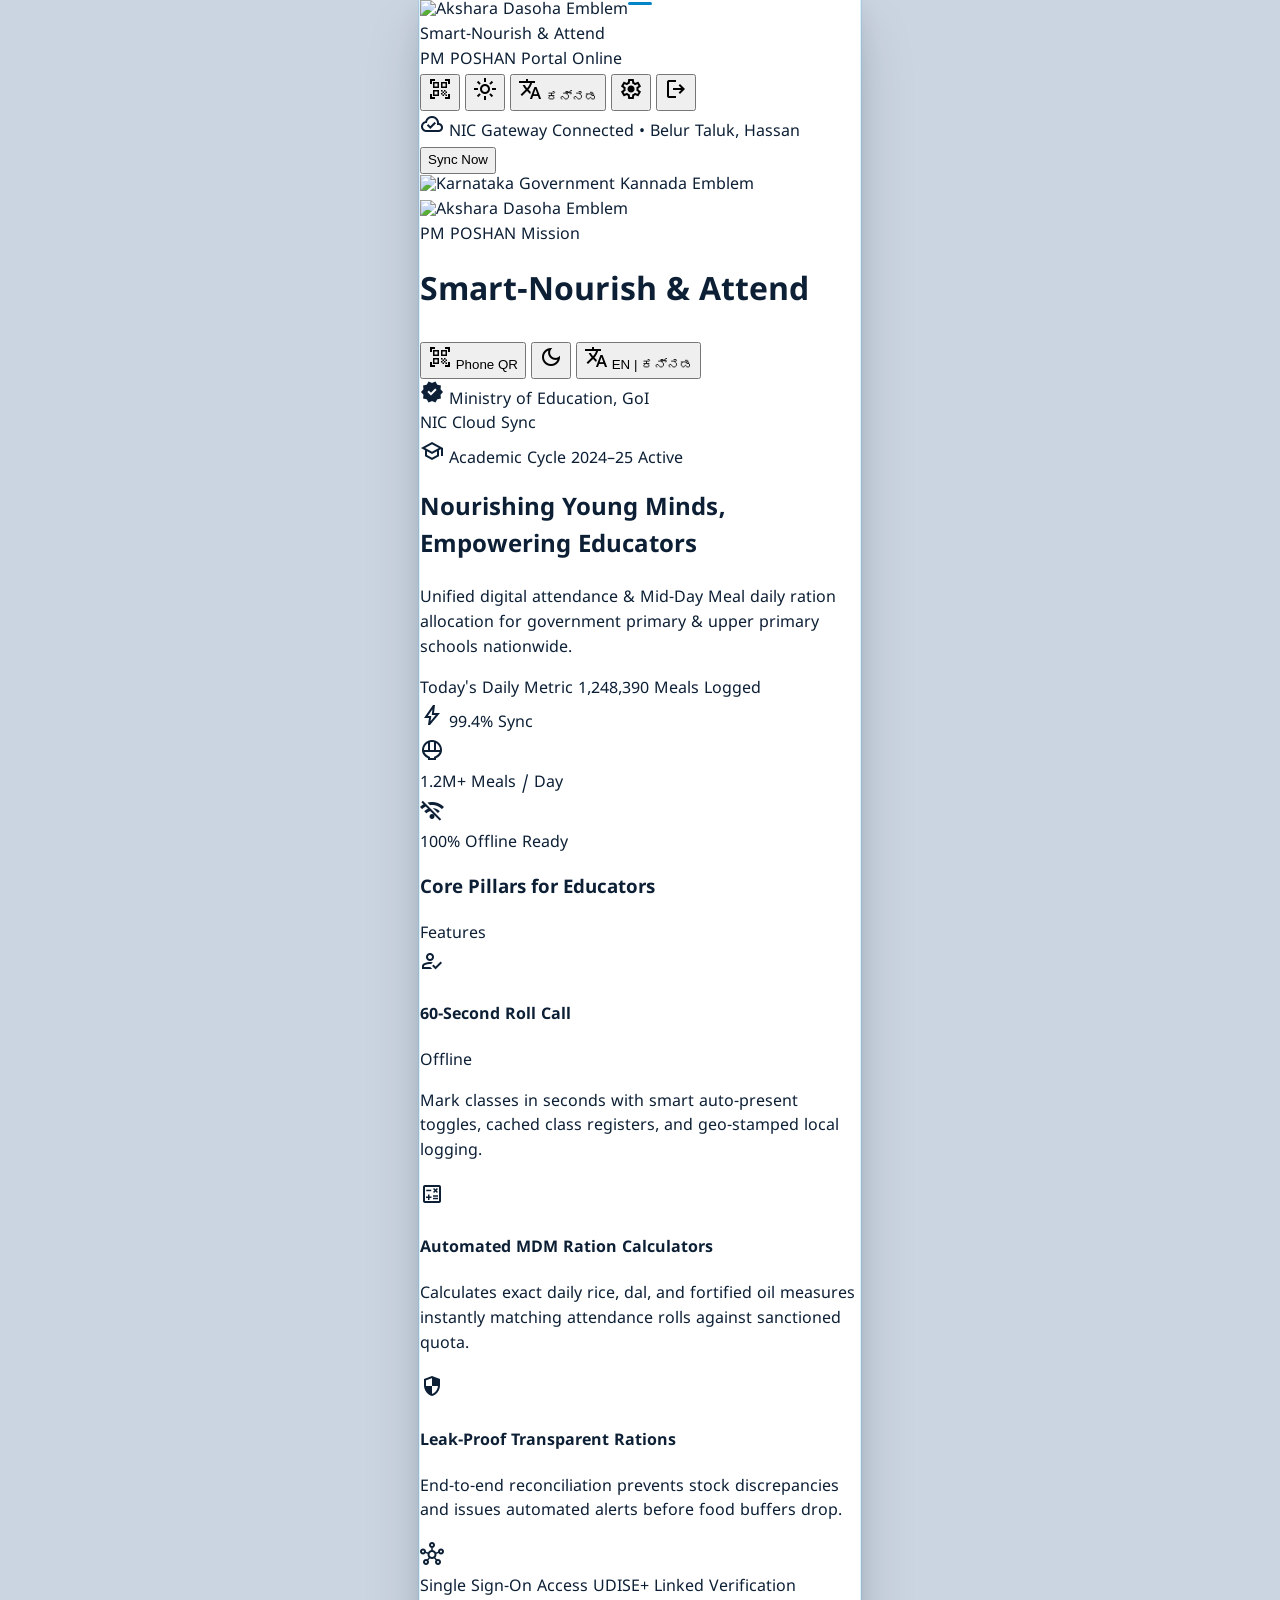
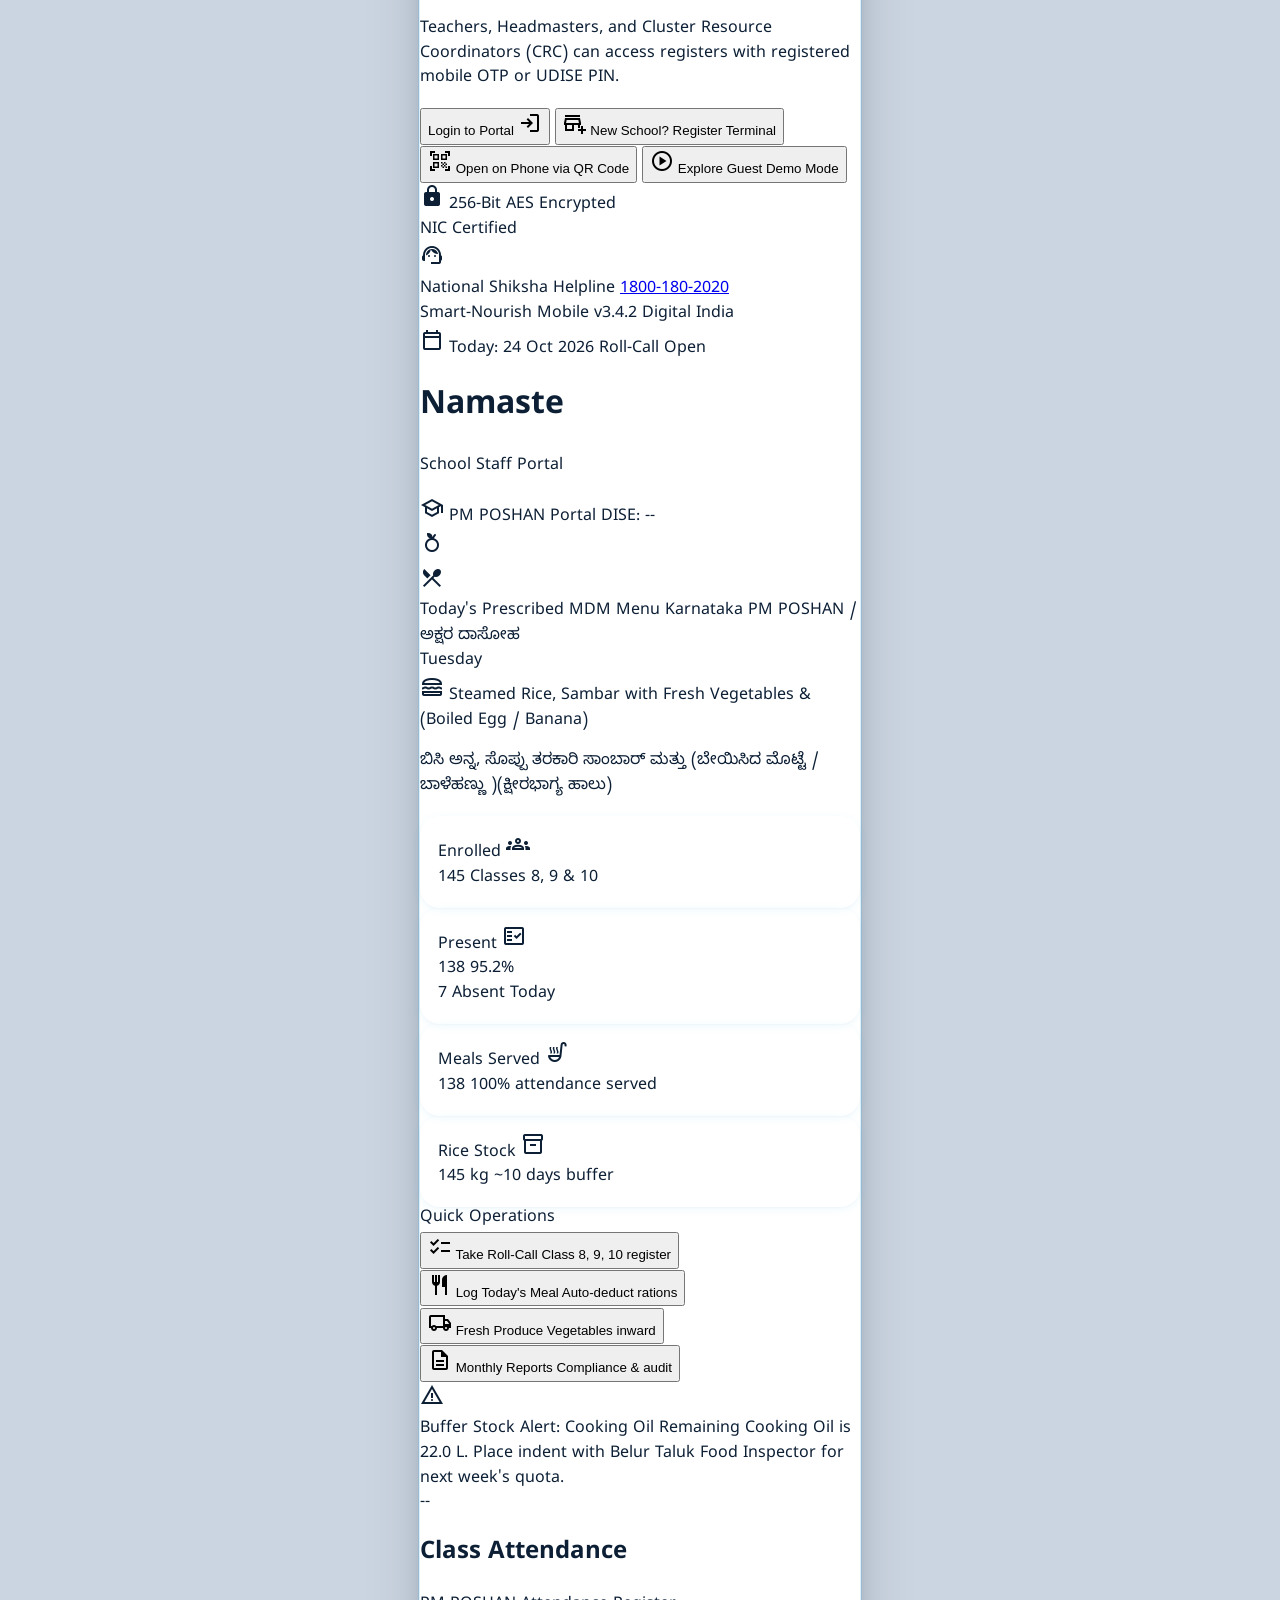
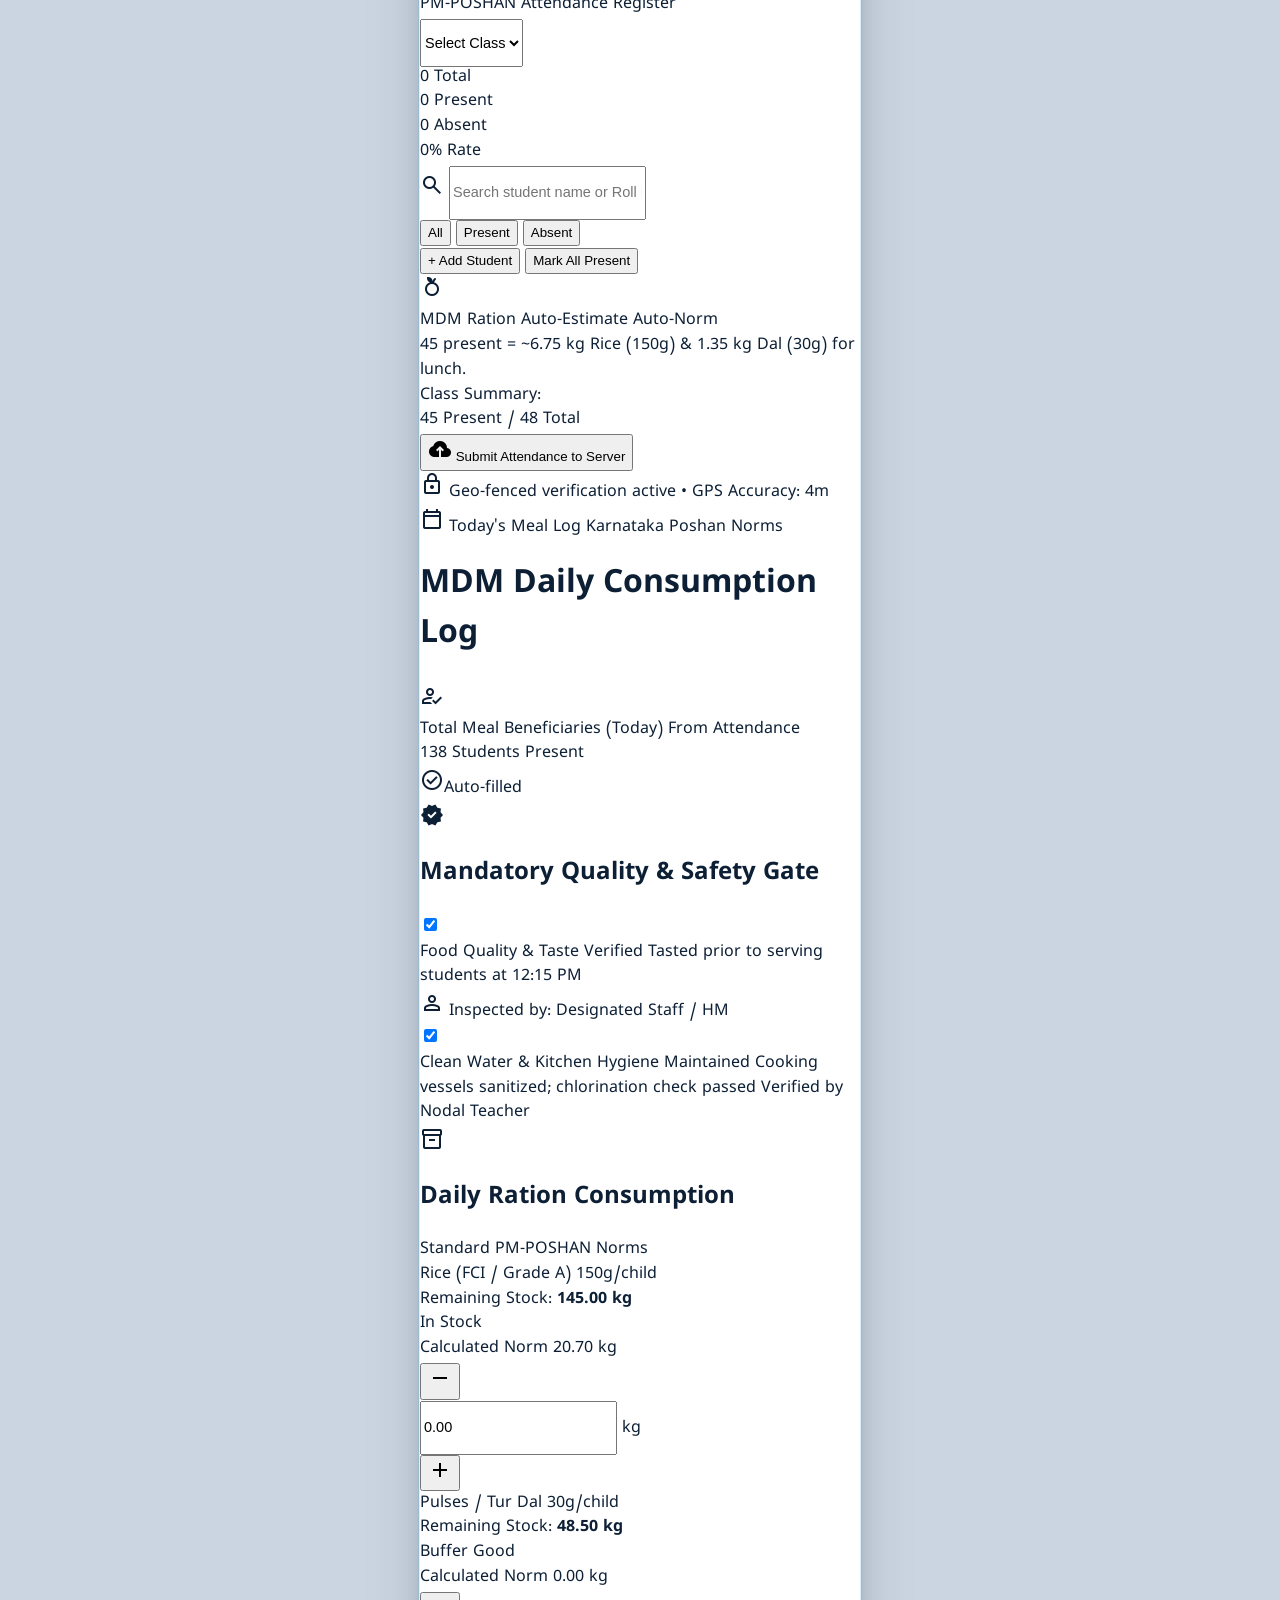
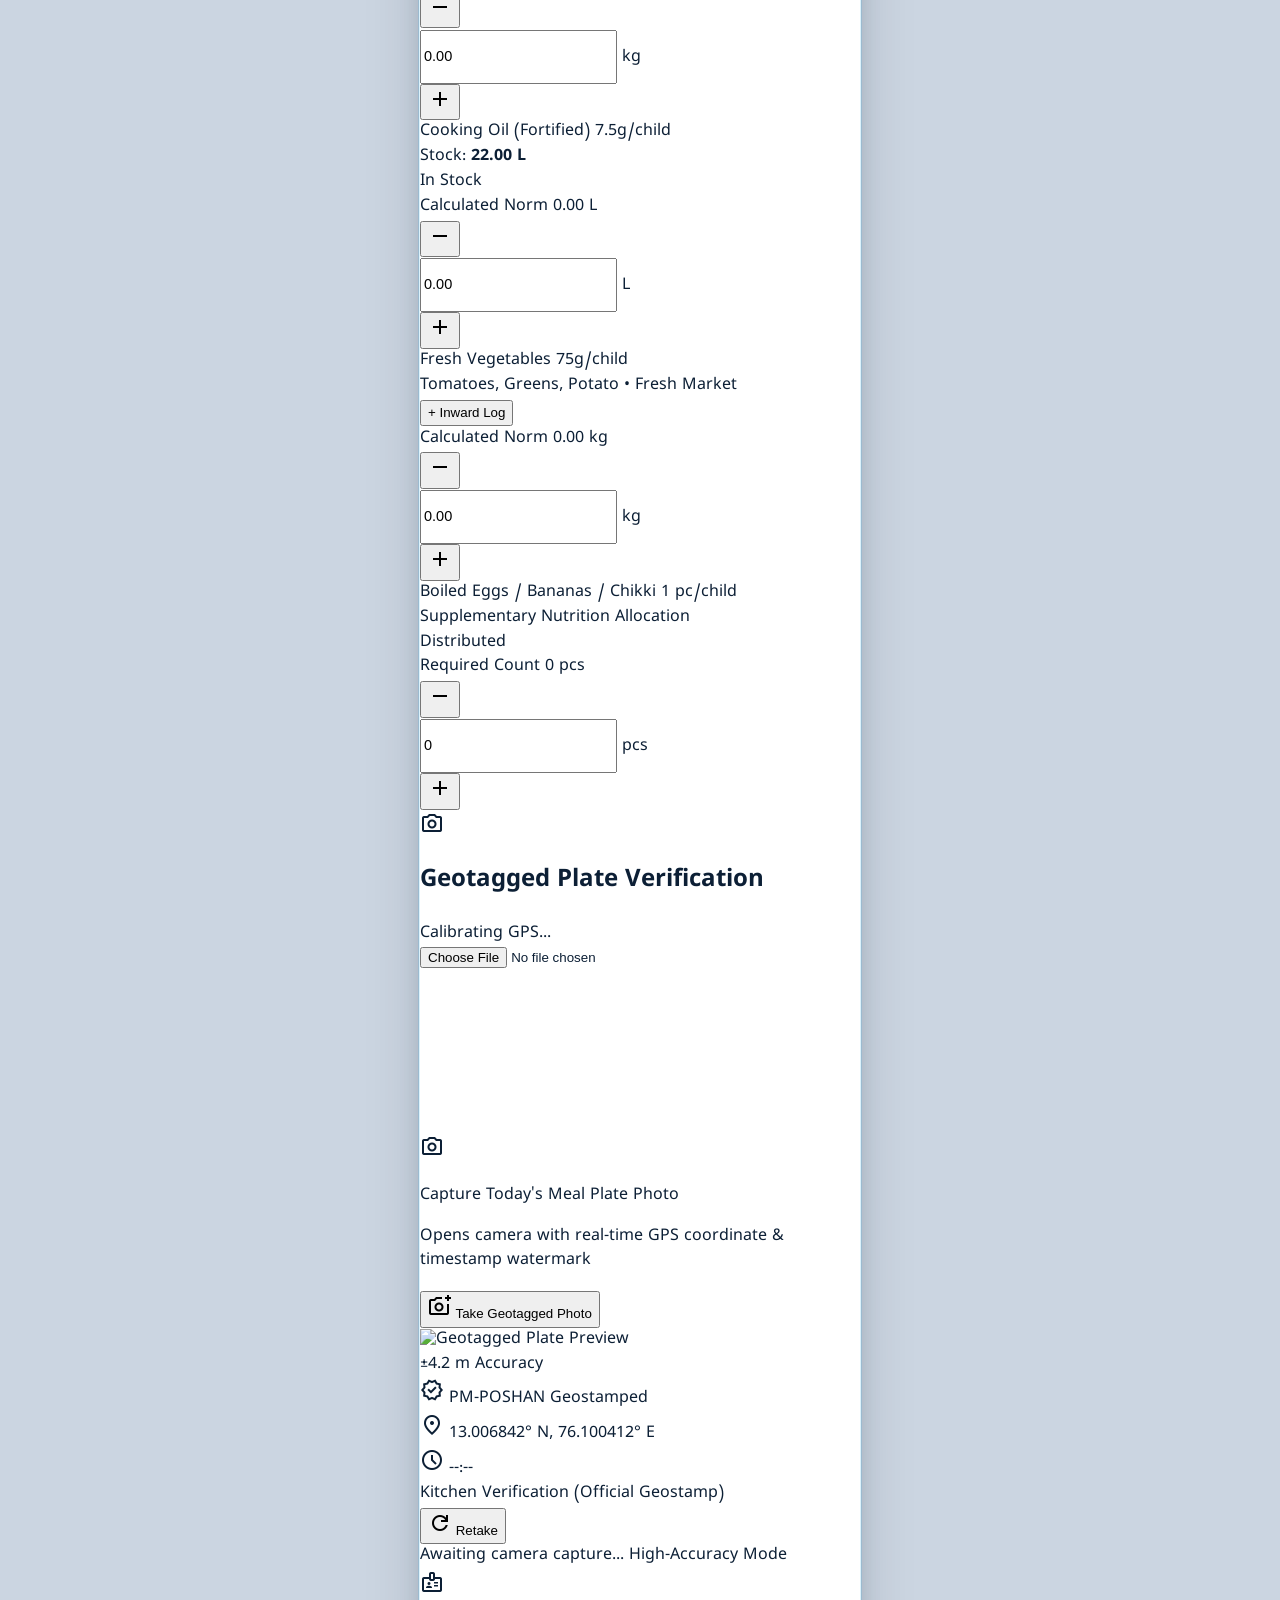
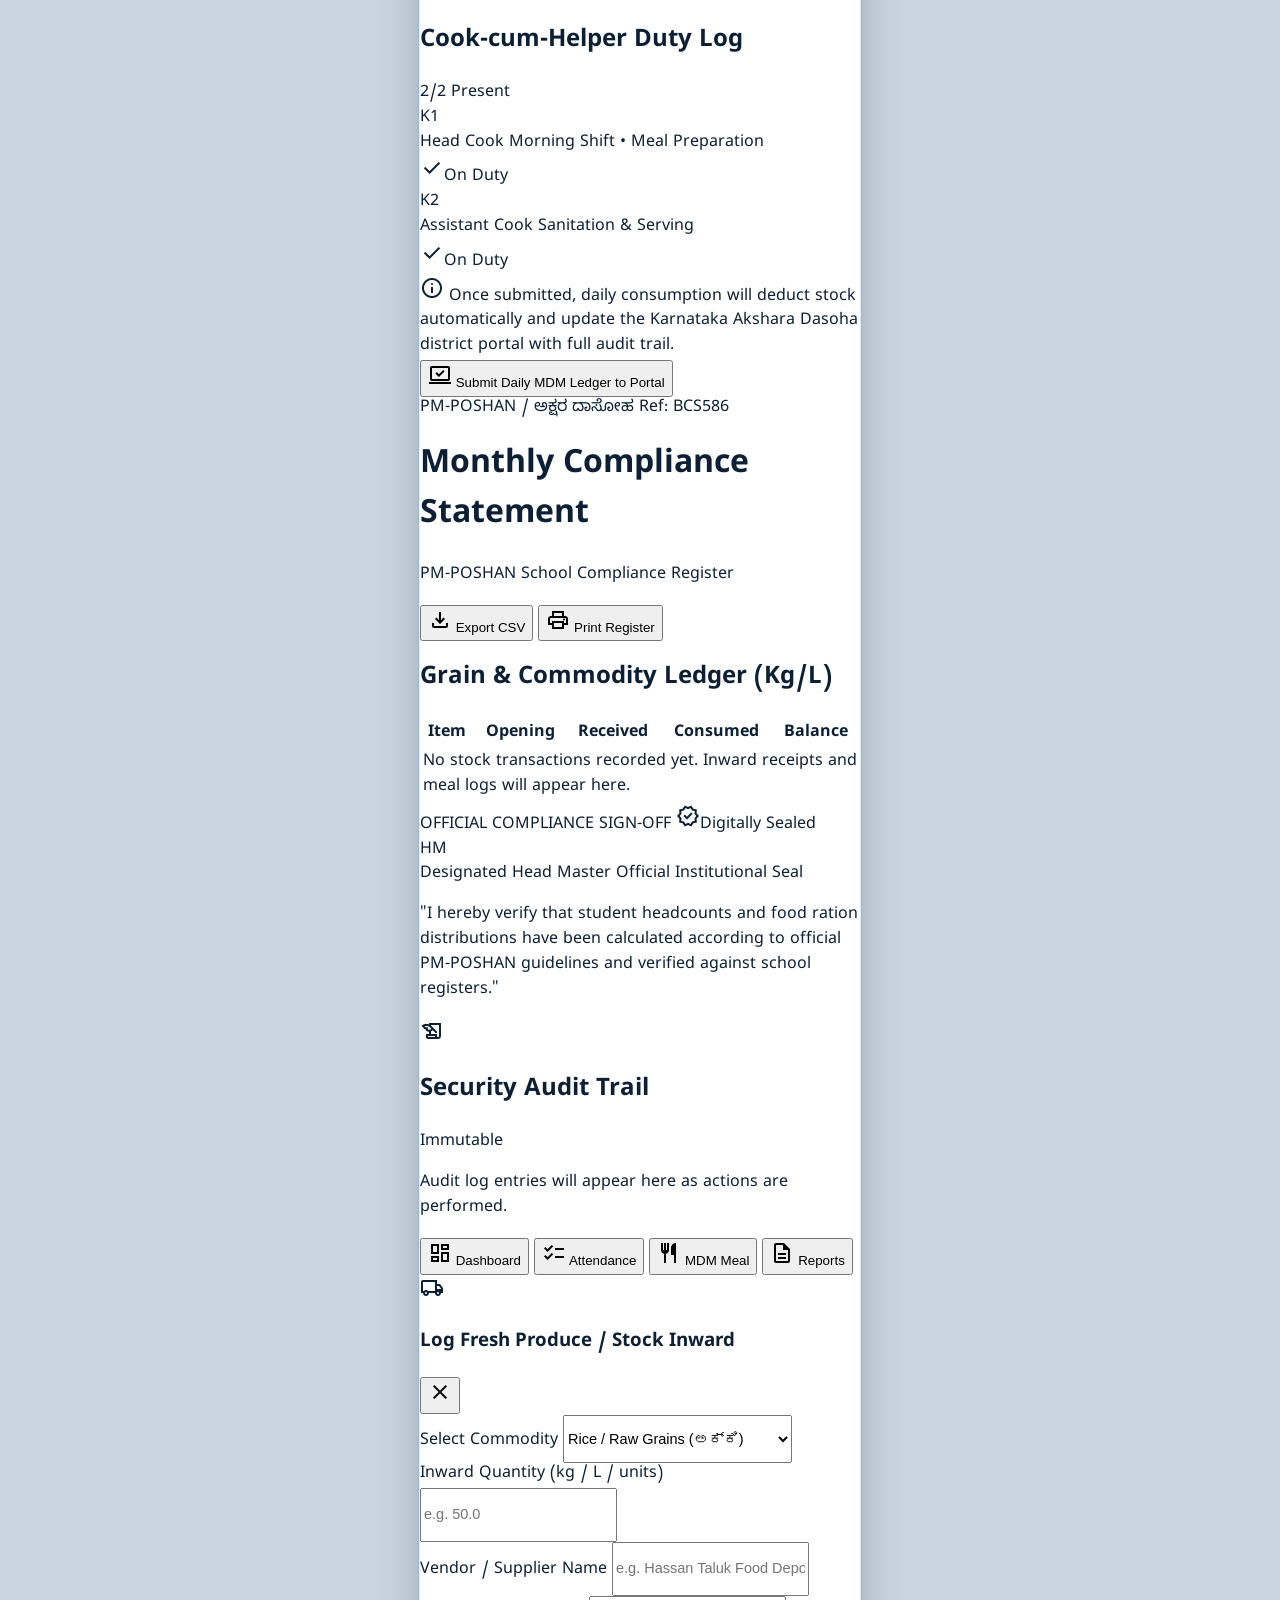
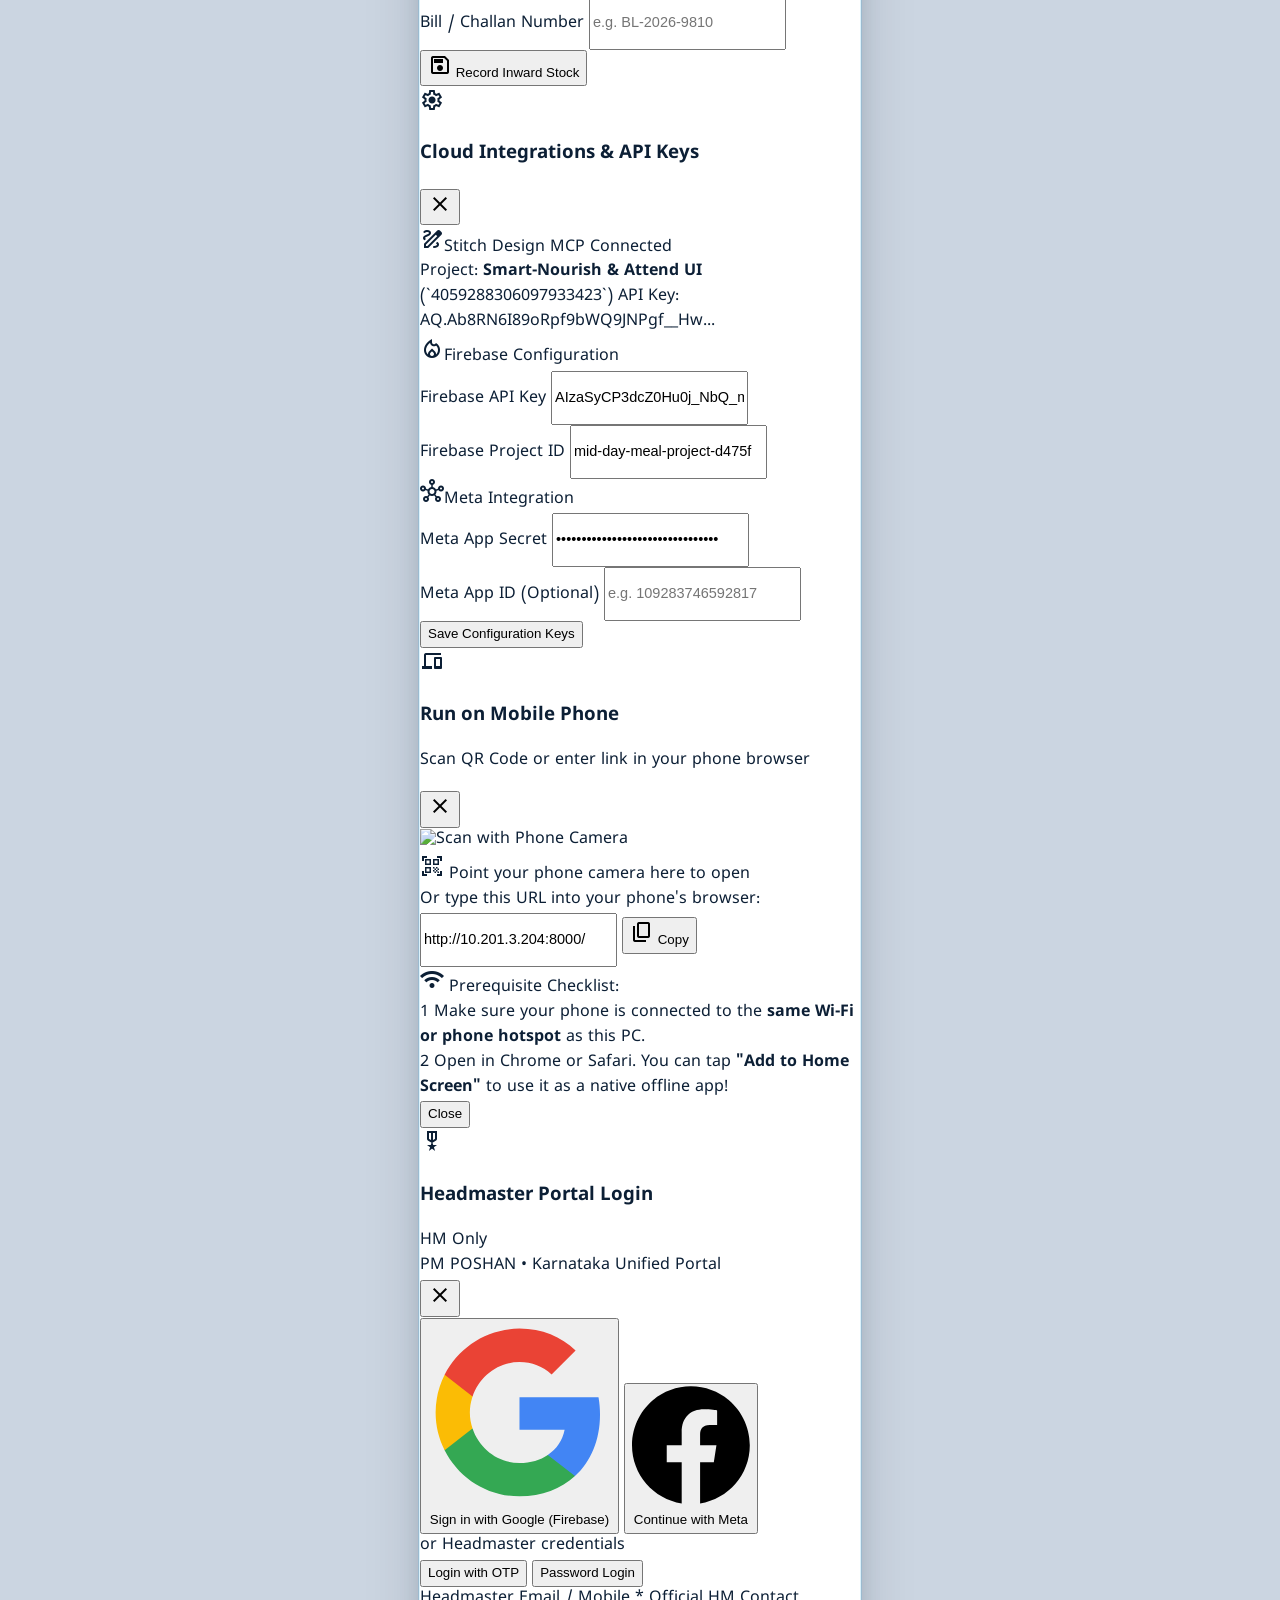
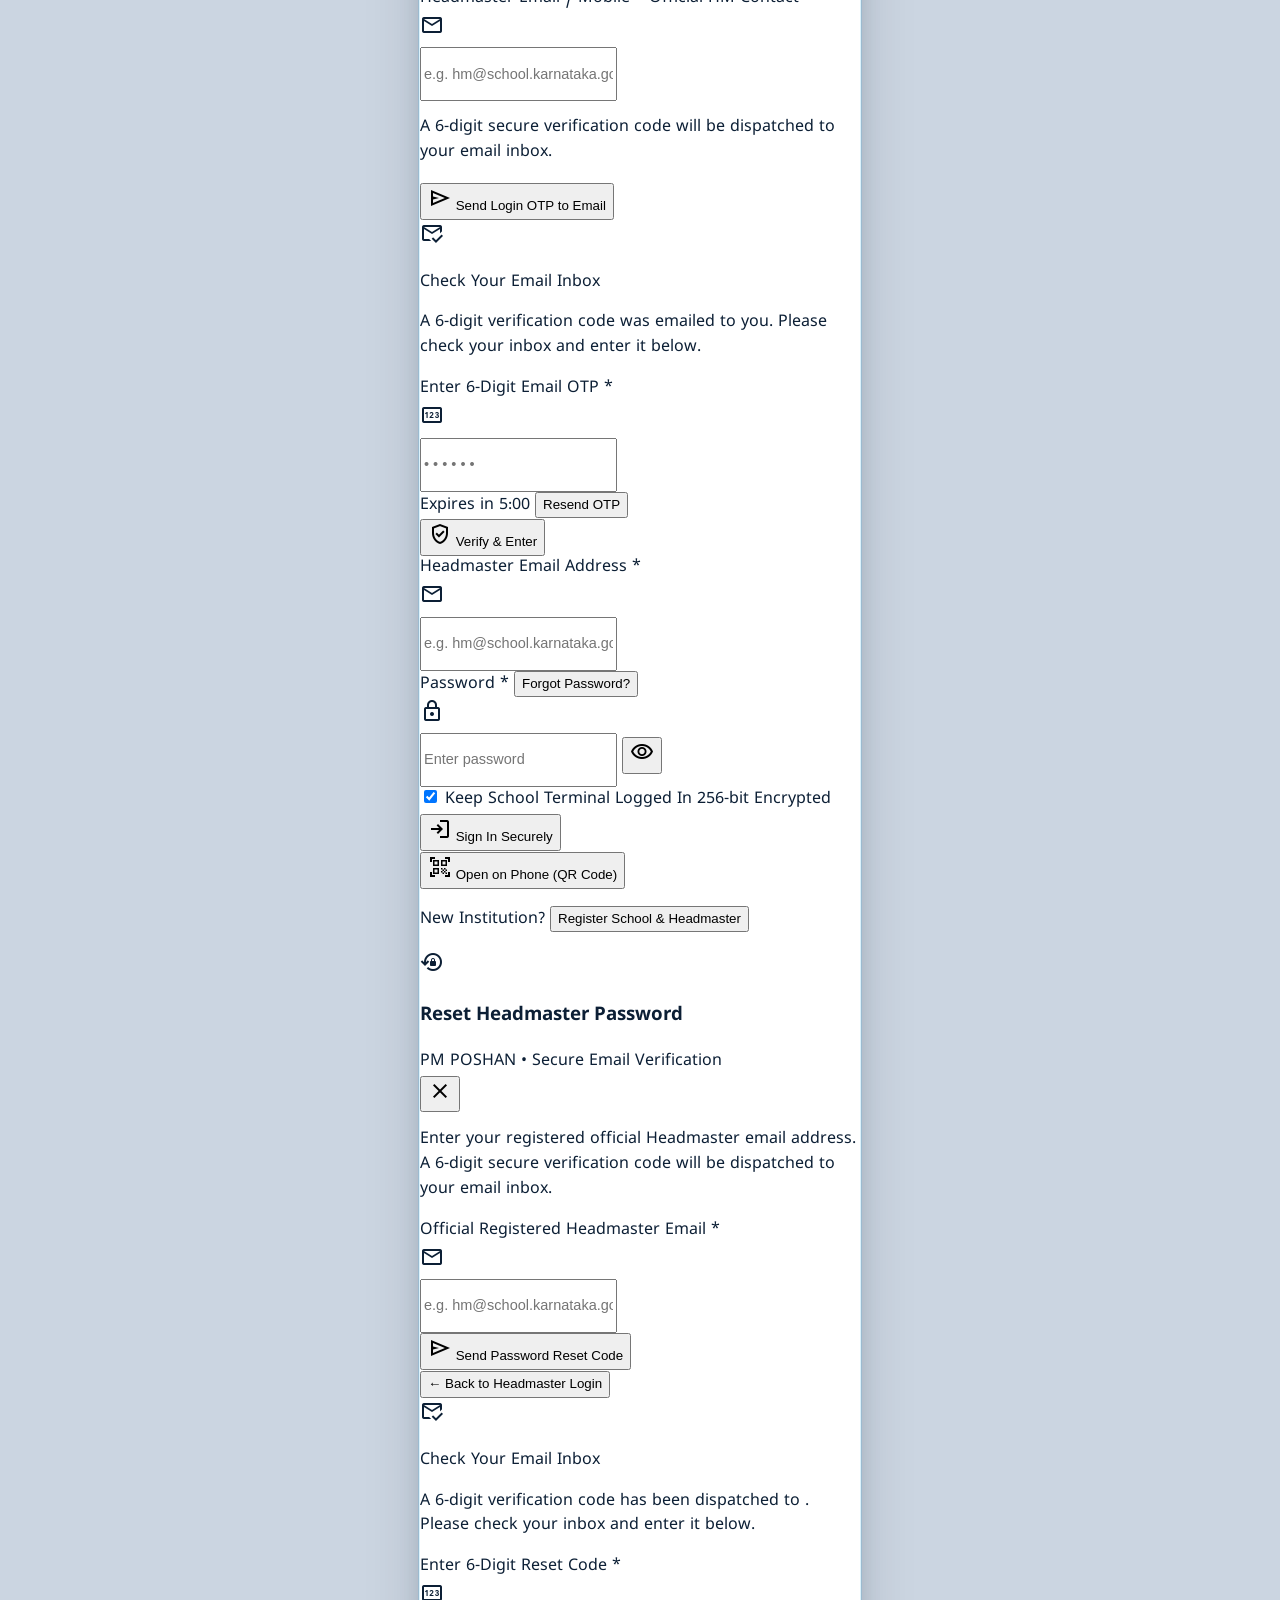
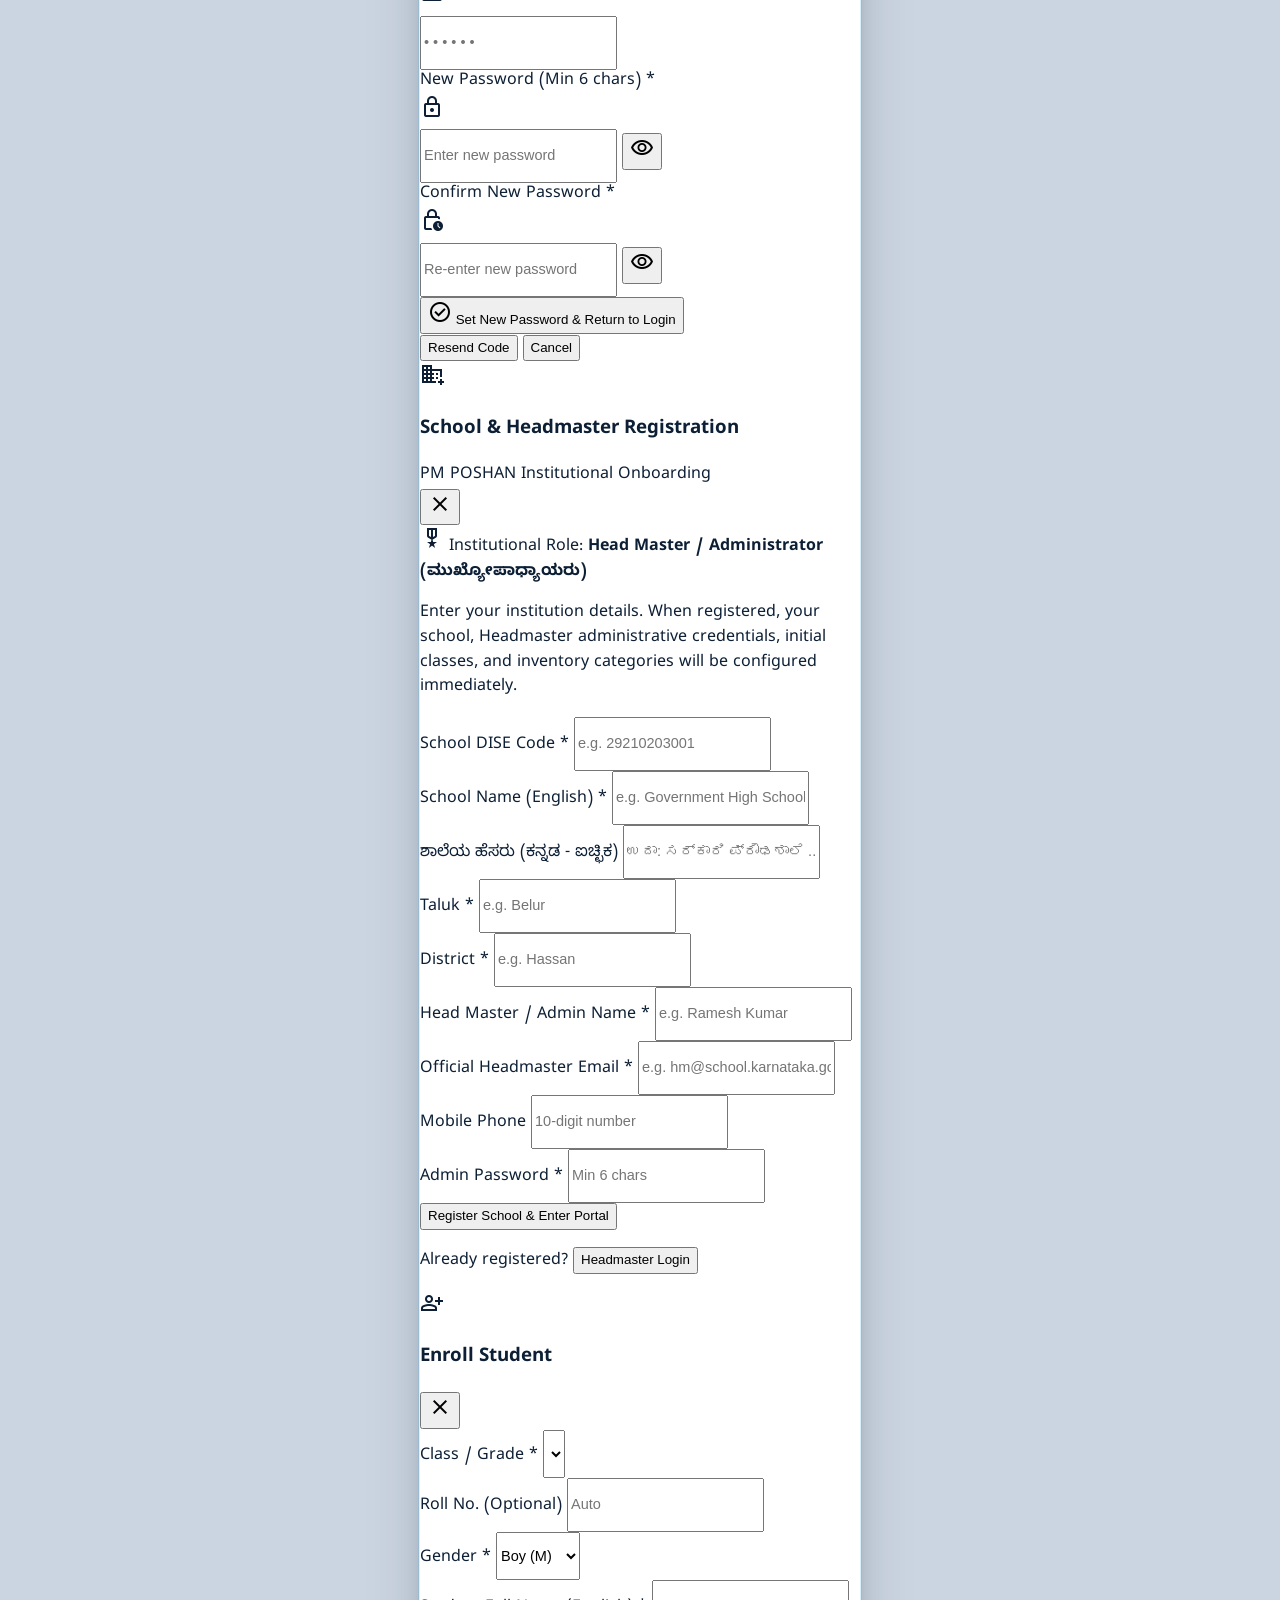
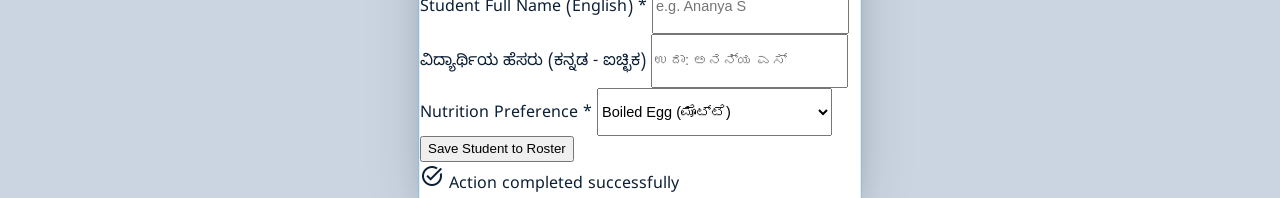
==== frontend/index.html @ dda7c384 "feat: Geotagged camera plate capture with GPS accuracy & production deployment configs" ====
<!DOCTYPE html>
<html lang="kn" class="h-full">

<head>
  <meta charset="utf-8" />
  <meta name="viewport"
    content="width=device-width, initial-scale=1.0, maximum-scale=1.0, user-scalable=no, viewport-fit=cover" />
  <meta name="theme-color" content="#0284c7" />
  <meta name="apple-mobile-web-app-capable" content="yes" />
  <meta name="apple-mobile-web-app-status-bar-style" content="black-translucent" />
  <meta name="apple-mobile-web-app-title" content="Akshara Dasoha" />
  <meta name="application-name" content="Akshara Dasoha" />
  <meta name="description"
    content="Akshara Dasoha: Digital Mid-Day Meal and Student Attendance Management System for Karnataka Schools (PM-POSHAN)" />

  <title>Akshara Dasoha - Karnataka PM-POSHAN Portal</title>

  <!-- PWA Manifest & App Icons -->
  <link rel="manifest" href="/manifest.json?v=20261018" />
  <link rel="icon" type="image/png" href="/static/assets/logo.png?v=20261018" />
  <link rel="apple-touch-icon" href="/static/assets/logo-192.png?v=20261018" />

  <!-- Google Fonts: Noto Sans Kannada, Anek Kannada, Plus Jakarta Sans, Inter, Material Symbols Outlined -->
  <link rel="preconnect" href="https://fonts.googleapis.com" />
  <link rel="preconnect" href="https://fonts.gstatic.com" crossorigin />
  <link
    href="https://fonts.googleapis.com/css2?family=Anek+Kannada:wght@400;500;600;700;800&family=Inter:wght@400;500;600;700&family=Noto+Sans+Kannada:wght@400;500;600;700;800&family=Plus+Jakarta+Sans:wght@500;600;700;800&family=Material+Symbols+Outlined:opsz,wght,FILL,GRAD@20..48,100..700,0..1,-50..200&display=swap"
    rel="stylesheet" />

  <!-- React Native & Framer Motion Design System Stylesheet -->
  <link rel="stylesheet" href="/static/css/style.css?v=20261110d" />

  <script>
    (function () {
      const savedTheme = localStorage.getItem("theme") || "light";
      if (savedTheme === "dark") {
        document.documentElement.classList.add("dark");
      } else {
        document.documentElement.classList.remove("dark");
      }
    })();
  </script>

  <!-- Tailwind CSS CDN -->
  <script src="https://cdn.tailwindcss.com"></script>
  <script id="tailwind-config">
    tailwind.config = {
      darkMode: "class",
      theme: {
        extend: {
          colors: {
            // React Native-style Sky Blue brand palette
            primary: {
              DEFAULT: "#0284c7",
              hover: "#0369a1",
              light: "#38bdf8",
              container: "#e0f2fe",
              "on-container": "#0369a1",
            },
            secondary: {
              DEFAULT: "#0284c7",
              container: "#f0f9ff",
              "on-container": "#0369a1",
            },
            "on-primary": "#ffffff",
            "on-secondary": "#ffffff",
            "on-surface": "#0c1f35",
            "on-surface-variant": "#475569",
            "outline-border": "rgba(14,165,233,0.15)",
            "outline-border-accent": "rgba(14,165,233,0.25)",
            error: "#f43f5e",
            "error-container": "rgba(244,63,94,0.12)",
            "on-error": "#ffffff",
            "on-error-container": "#f43f5e",
            surface: {
              DEFAULT: "#f0f9ff",
              dim: "#f1f5f9",
              bright: "#ffffff",
              container: "#ffffff",
              "container-low": "#f8fafc",
              "container-high": "#f1f5f9",
              "container-lowest": "#ffffff",
            },
            "surface-container": "#f1f5f9",
            "surface-container-low": "#f8fafc",
            "surface-container-high": "#e2e8f0",
            "surface-container-lowest": "#ffffff",
            tertiary: "#f59e0b",
            "tertiary-container": "rgba(245,158,11,0.15)",
            "tertiary-fixed": "rgba(245,158,11,0.12)",
            // Dark mode tokens
            dark: {
              bg: "#060d1a",
              surface: "#0b1329",
              card: "rgba(255,255,255,0.055)",
              border: "rgba(125,211,252,0.15)",
              accent: "#38bdf8",
              accentGlow: "rgba(56,189,248,0.3)"
            }
          },
          borderRadius: {
            DEFAULT: "10px",
            sm: "10px",
            md: "16px",
            lg: "20px",
            xl: "24px",
            "2xl": "28px",
            full: "9999px"
          },
          spacing: {
            "space-sm": "0.5rem",
            "space-xl": "2rem",
            "space-md": "1rem",
            "space-xs": "0.25rem",
            margin: "1rem",
            gutter: "1rem",
            "space-lg": "1.5rem"
          },
          fontFamily: {
            sans: ["'Noto Sans Kannada'", "'Anek Kannada'", "'Plus Jakarta Sans'", "Inter", "-apple-system", "sans-serif"],
            kannada: ["'Noto Sans Kannada'", "'Anek Kannada'", "sans-serif"],
            headline: ["'Noto Sans Kannada'", "'Plus Jakarta Sans'", "sans-serif"],
            display: ["'Noto Sans Kannada'", "'Plus Jakarta Sans'", "sans-serif"],
            body: ["'Noto Sans Kannada'", "Inter", "sans-serif"],
            label: ["'Noto Sans Kannada'", "Inter", "sans-serif"],
            "label-lg": ["'Noto Sans Kannada'", "'Plus Jakarta Sans'", "sans-serif"],
            "headline-lg": ["'Noto Sans Kannada'", "'Plus Jakarta Sans'", "sans-serif"],
            "headline-md": ["'Noto Sans Kannada'", "'Plus Jakarta Sans'", "sans-serif"],
            "headline-sm": ["'Noto Sans Kannada'", "'Plus Jakarta Sans'", "sans-serif"],
            "title-md": ["'Noto Sans Kannada'", "'Plus Jakarta Sans'", "sans-serif"],
            "display-lg": ["'Noto Sans Kannada'", "'Plus Jakarta Sans'", "sans-serif"],
            "body-lg": ["'Noto Sans Kannada'", "Inter", "sans-serif"],
            "body-md": ["'Noto Sans Kannada'", "Inter", "sans-serif"],
            "body-sm": ["'Noto Sans Kannada'", "Inter", "sans-serif"],
            "label-md": ["'Noto Sans Kannada'", "Inter", "sans-serif"],
            "label-sm": ["'Noto Sans Kannada'", "Inter", "sans-serif"]
          },
          boxShadow: {
            'xs': '0 1px 3px rgba(0,0,0,0.06),0 1px 2px rgba(0,0,0,0.04)',
            'sm': '0 2px 8px rgba(0,0,0,0.08),0 1px 4px rgba(0,0,0,0.05)',
            'md': '0 4px 16px rgba(0,0,0,0.10),0 2px 8px rgba(0,0,0,0.06)',
            'glow-sky': '0 4px 20px rgba(2,132,199,0.35),0 2px 8px rgba(2,132,199,0.20)',
            'subtle-sky': '0 4px 20px -2px rgba(186,230,253,0.5),0 2px 6px -1px rgba(0,0,0,0.04)',
            'glow-gold': '0 4px 18px rgba(245,158,11,0.35)',
          },
          transitionTimingFunction: {
            'spring-bounce': 'cubic-bezier(0.34, 1.56, 0.64, 1)',
            'spring-smooth': 'cubic-bezier(0.25, 0.46, 0.45, 0.94)',
            'spring-snappy': 'cubic-bezier(0.55, 0, 1, 0.45)',
          },
          keyframes: {
            'rn-enter': {
              'from': { opacity: '0', transform: 'scale(0.94) translateY(10px)' },
              'to': { opacity: '1', transform: 'scale(1) translateY(0)' }
            },
            'rn-slide-up': {
              'from': { opacity: '0', transform: 'translateY(28px)' },
              'to': { opacity: '1', transform: 'translateY(0)' }
            },
            'rn-pulse-glow': {
              '0%,100%': { boxShadow: '0 0 0 0 rgba(2,132,199,0.5)' },
              '50%': { boxShadow: '0 0 0 8px rgba(2,132,199,0)' }
            },
            'rn-breathe': {
              '0%,100%': { transform: 'scale(1)' },
              '50%': { transform: 'scale(1.04)' }
            },
            'tab-indicator': {
              'from': { width: '0', opacity: '0' },
              'to': { width: '28px', opacity: '1' }
            }
          },
          animation: {
            'rn-enter': 'rn-enter 0.35s cubic-bezier(0.34, 1.56, 0.64, 1) both',
            'rn-slide-up': 'rn-slide-up 0.35s cubic-bezier(0.34, 1.56, 0.64, 1) both',
            'rn-pulse-glow': 'rn-pulse-glow 2s ease-in-out infinite',
            'rn-breathe': 'rn-breathe 4s ease-in-out infinite',
            'tab-indicator': 'tab-indicator 0.25s cubic-bezier(0.34, 1.56, 0.64, 1) forwards',
          }
        }
      }
    };
  </script>

  <style>
    @layer base {

      html {
        min-height: 100%;
        scroll-behavior: smooth;
        width: 100%;
        max-width: 100%;
        overflow-y: auto;
        overflow-x: hidden;
      }

      body {
        width: 100%;
        max-width: 100%;
        min-height: 100vh;
        margin: 0;
        padding: 0;
        background-color: #cbd5e1;
        color: #0c1f35;
        overflow-y: auto;
        overflow-x: hidden;
        -webkit-tap-highlight-color: transparent;
        -webkit-font-smoothing: antialiased;
        -moz-osx-font-smoothing: grayscale;
        text-rendering: optimizeLegibility;
        font-family: 'Noto Sans Kannada', 'Anek Kannada', 'Plus Jakarta Sans', 'Inter', -apple-system, BlinkMacSystemFont, 'Segoe UI', Roboto, sans-serif;
        word-wrap: break-word;
        overflow-wrap: break-word;
        transition: background-color 0.3s ease, color 0.3s ease;
      }

      /* Global Kannada Typography: Proper vertical line spacing so vowel signs and ottakshara never clip */
      [lang="kn"],
      .font-kannada,
      p, span, h1, h2, h3, h4, h5, h6, label, button, input, select {
        line-height: 1.55;
      }

      /* Standardized touch-friendly inputs for mobile phones */
      input[type="text"],
      input[type="email"],
      input[type="password"],
      input[type="tel"],
      input[type="number"],
      select {
        min-height: 48px;
        font-size: 14.5px;
        line-height: 1.5;
      }

      /* Elegant, spacious mobile cards */
      .rn-card,
      .student-card,
      .metric-card,
      .action-card {
        padding: 1rem 1.15rem;
        border-radius: 1.25rem;
        box-shadow: 0 2px 10px rgba(14, 165, 233, 0.07), 0 1px 3px rgba(0, 0, 0, 0.03);
      }

      .dark body {
        background-color: #030712;
        color: #e8f4fd;
      }

      @media (max-width: 639px) {
        body {
          background-color: #f0f9ff;
        }

        .dark body {
          background-color: #060d1a;
        }
      }

      .pb-safe {
        padding-bottom: env(safe-area-inset-bottom, 0px);
      }

      .pt-safe {
        padding-top: env(safe-area-inset-top, 0px);
      }
    }

    .no-scrollbar::-webkit-scrollbar {
      display: none;
    }

    .no-scrollbar {
      -ms-overflow-style: none;
      scrollbar-width: none;
    }

    /* React Native-style screen transition animation */
    @keyframes screen-enter {
      from {
        opacity: 0;
        transform: scale(0.97) translateY(8px);
      }

      to {
        opacity: 1;
        transform: scale(1) translateY(0);
      }
    }

    /* Spring-press for all interactive elements */
    button,
    [role="button"] {
      touch-action: manipulation;
    }

    /* Tab active indicator animation */
    @keyframes tab-slide-in {
      from {
        transform: translateX(-50%) scaleX(0);
        opacity: 0;
      }

      to {
        transform: translateX(-50%) scaleX(1);
        opacity: 1;
      }
    }

    /* Device frame wrapper for desktop viewing */
    @media (min-width: 640px) {
      .app-shell {
        max-width: 440px;
        margin: 0 auto;
        box-shadow:
          0 0 0 1px rgba(14, 165, 233, 0.15),
          0 20px 60px -12px rgba(15, 23, 42, 0.22),
          0 8px 24px -4px rgba(15, 23, 42, 0.12);
        border-left: 1px solid rgba(14, 165, 233, 0.15);
        border-right: 1px solid rgba(14, 165, 233, 0.15);
        min-height: 100vh;
        background-color: #ffffff;
        border-radius: 0;
      }

      .dark .app-shell {
        box-shadow:
          0 0 0 1px rgba(125, 211, 252, 0.15),
          0 25px 60px -12px rgba(0, 0, 0, 0.85);
        border-left: 1px solid rgba(56, 189, 248, 0.15);
        border-right: 1px solid rgba(56, 189, 248, 0.15);
        background-color: #0b1329;
      }
    }

    @media (max-width: 639px) {
      .app-shell {
        width: 100%;
        min-height: 100vh;
        background-color: #ffffff;
      }

      .dark .app-shell {
        background-color: #0b1329;
      }
    }

    /* Enhanced view transition */
    main[id^="view-"] {
      animation: screen-enter 0.35s cubic-bezier(0.34, 1.56, 0.64, 1) both;
    }

    /* Tab button active state — top indicator pill */
    .nav-tab-btn[data-active="true"]::before,
    .nav-tab-btn.active::before {
      content: '';
      position: absolute;
      top: 2px;
      left: 50%;
      width: 24px;
      height: 3px;
      background: #0284c7;
      border-radius: 9999px;
      animation: tab-slide-in 0.25s cubic-bezier(0.34, 1.56, 0.64, 1) forwards;
    }

    .dark .nav-tab-btn[data-active="true"]::before,
    .dark .nav-tab-btn.active::before {
      background: #38bdf8;
    }

    /* Premium card hover lift */
    .rn-lift {
      transition: transform 0.25s cubic-bezier(0.34, 1.56, 0.64, 1),
        box-shadow 0.25s cubic-bezier(0, 0, 0.2, 1);
    }

    .rn-lift:hover {
      transform: translateY(-3px) scale(1.01);
      box-shadow: 0 8px 24px rgba(2, 132, 199, 0.18), 0 2px 8px rgba(0, 0, 0, 0.06);
    }

    /* Pressable scale-down */
    .active\:scale-rn:active {
      transform: scale(0.94) !important;
    }

    /* Gradient text utility */
    .text-gradient-sky {
      background: linear-gradient(135deg, #0ea5e9, #0284c7);
      -webkit-background-clip: text;
      background-clip: text;
      color: transparent;
    }

    .dark .text-gradient-sky {
      background: linear-gradient(135deg, #38bdf8, #7dd3fc);
      -webkit-background-clip: text;
      background-clip: text;
    }

    /* Breathing logo animation */
    .animate-breathe {
      animation: rn-breathe 4s ease-in-out infinite;
    }

    @keyframes rn-breathe {

      0%,
      100% {
        transform: scale(1);
      }

      50% {
        transform: scale(1.04);
      }
    }

    /* Karnataka Government Kannada Official Logo Subtle Watermark */
    .karnataka-gov-watermark {
      position: fixed;
      top: 50%;
      left: 50%;
      transform: translate(-50%, -50%);
      width: min(340px, 82vw);
      height: min(340px, 82vw);
      max-width: 400px;
      max-height: 400px;
      background-image: url('/static/assets/logo.png?v=20261018');
      background-size: contain;
      background-repeat: no-repeat;
      background-position: center;
      opacity: 0.058;
      pointer-events: none;
      z-index: 0;
      user-select: none;
      transition: opacity 0.3s ease, filter 0.3s ease;
    }

    .dark .karnataka-gov-watermark {
      opacity: 0.045;
      filter: brightness(1.25) drop-shadow(0 0 28px rgba(56, 189, 248, 0.22));
    }
  </style>
</head>

<body class="text-on-surface font-body-md select-none">
  <!-- Mobile App Frame Container -->
  <div class="app-shell bg-surface flex flex-col min-h-screen relative overflow-x-hidden">
    <!-- Subtle Karnataka Government Kannada Logo Background Watermark -->
    <div class="karnataka-gov-watermark" aria-hidden="true"></div>

    <!-- ============================================================== -->
    <!-- TOP FIXED APP HEADER (Active after login) -->
    <!-- ============================================================== -->
    <header id="app-header"
      class="hidden fixed top-0 left-0 right-0 mx-auto w-full max-w-[440px] z-50 pt-safe bg-surface/95 backdrop-blur-xl shadow-[0_1px_8px_rgba(0,0,0,0.04)] border-b border-surface-container">
      <div class="h-16 px-3 sm:px-4 flex items-center justify-between gap-2">
        <div class="flex items-center gap-2 sm:gap-2.5 min-w-0 flex-1">
          <img alt="Akshara Dasoha Emblem"
            class="h-8 w-8 sm:h-9 sm:w-9 rounded-xl object-contain shrink-0 shadow-xs bg-white p-0.5 border border-sky-200/60 dark:border-sky-500/30"
            src="/static/assets/logo.png?v=20261017" />
          <div class="flex flex-col min-w-0 flex-1">
            <span class="font-title-md text-xs sm:text-sm text-primary font-bold truncate leading-tight"
              data-i18n="app_title">Smart-Nourish & Attend</span>
            <div class="flex items-center gap-1.5 min-w-0">
              <span class="font-body-sm text-[10px] sm:text-[11px] text-on-surface-variant truncate max-w-[120px] sm:max-w-[160px]"
                id="header-school-name" data-i18n="school_name_default">PM POSHAN Portal</span>
              <span
                class="inline-flex items-center gap-1 px-1.5 py-0.2 rounded-full bg-secondary-container text-on-secondary-container text-[9px] font-bold leading-tight shrink-0">
                <span class="w-1.5 h-1.5 rounded-full bg-secondary animate-pulse"></span>
                <span id="header-network-text">Online</span>
              </span>
            </div>
          </div>
        </div>

        <!-- Header Actions: Phone Access (PC only), Theme Toggle, Language Switcher, Settings, Sign Out -->
        <div class="flex items-center gap-1 sm:gap-1.5 shrink-0">
          <!-- Mobile Phone Access / QR Code button (hidden on mobile, visible on desktop) -->
          <button id="headerPhoneBtn" type="button"
            class="pc-only-btn w-7 h-7 sm:w-8 sm:h-8 rounded-full bg-sky-100 hover:bg-sky-200 dark:bg-slate-800 items-center justify-center text-sky-700 dark:text-sky-300 active:scale-95 transition-all border border-sky-200 dark:border-sky-700/50 cursor-pointer"
            title="Open on Mobile Phone (QR Code)" onclick="openPhoneAccessModal()">
            <span class="material-symbols-outlined text-[16px] sm:text-[18px]">qr_code_scanner</span>
          </button>

          <!-- Light / Dark Theme Toggle Button -->
          <button id="themeToggleBtn" type="button"
            class="w-7 h-7 sm:w-8 sm:h-8 rounded-full bg-surface-container-high flex items-center justify-center text-on-surface-variant hover:text-on-surface active:scale-95 transition-all"
            title="Toggle Light / Dark Theme" onclick="toggleTheme()">
            <span class="material-symbols-outlined text-[16px] sm:text-[18px]" id="header-theme-icon">light_mode</span>
          </button>

          <!-- Dynamic Language Toggle -->
          <button id="langToggleBtn" type="button"
            class="h-7 sm:h-8 flex items-center gap-1 px-2 sm:px-2.5 rounded-full bg-surface-container-high hover:bg-surface-container text-on-surface text-[11px] font-bold shadow-xs active:scale-95 transition-all shrink-0"
            title="Toggle Kannada / English">
            <span class="material-symbols-outlined text-[14px] text-primary">translate</span>
            <span id="current-lang-text">ಕನ್ನಡ</span>
          </button>

          <!-- Settings modal button -->
          <button id="openSettingsBtn" type="button"
            class="w-7 h-7 sm:w-8 sm:h-8 rounded-full bg-surface-container-high flex items-center justify-center text-on-surface-variant hover:text-on-surface active:scale-95 transition-all"
            title="Cloud & Stitch Settings">
            <span class="material-symbols-outlined text-[16px] sm:text-[18px]">settings</span>
          </button>

          <!-- User profile avatar / logout -->
          <button id="logoutBtn" type="button"
            class="w-7 h-7 sm:w-8 sm:h-8 rounded-full bg-primary/10 text-primary flex items-center justify-center font-bold text-xs hover:bg-error-container hover:text-error active:scale-95 transition-all"
            title="Sign Out">
            <span class="material-symbols-outlined text-[16px] sm:text-[18px]">logout</span>
          </button>
        </div>
      </div>

      <!-- Offline / Connectivity Status Sub-bar -->
      <div id="sub-status-bar"
        class="w-full bg-secondary-container text-on-secondary-container px-3 sm:px-4 py-1 flex items-center justify-between text-[10px] sm:text-[11px] font-label-sm shadow-xs transition-colors gap-2">
        <div class="flex items-center gap-1 min-w-0 flex-1">
          <span class="material-symbols-outlined text-[13px] sm:text-[14px] text-secondary shrink-0"
            id="sub-status-icon">cloud_done</span>
          <span class="truncate" id="sub-status-text">NIC Gateway Connected • Belur Taluk, Hassan</span>
        </div>
        <button id="manualSyncBtn" type="button"
          class="shrink-0 px-2 py-0.5 rounded-full bg-secondary text-on-secondary text-[9px] sm:text-[10px] font-bold active:scale-95 transition-all">
          Sync Now
        </button>
      </div>
    </header>


    <!-- ============================================================== -->
    <!-- VIEW 1: LOGIN & LANDING (Stitch Screen: Smart-Nourish Landing & Welcome) -->
    <!-- ============================================================== -->
    <main id="view-auth"
      class="flex flex-col relative w-full min-h-screen bg-gradient-to-b from-[#f0f9ff] via-[#ffffff] to-[#f8fafc] dark:from-[#0b1329] dark:via-[#0f172a] dark:to-[#0b1329] text-[#0f172a] dark:text-[#e0e8f0] font-body transition-colors duration-300 overflow-x-hidden">

      <!-- Official Karnataka Government Kannada Logo Background Watermark -->
      <div class="absolute inset-0 pointer-events-none z-0 overflow-hidden flex items-center justify-center">
        <img src="/static/assets/logo.png?v=20261018" alt="Karnataka Government Kannada Emblem"
          class="w-[340px] max-w-[80vw] object-contain opacity-[0.06] dark:opacity-[0.045] select-none" />
      </div>

      <!-- Main Content Container with relative z-index -->
      <div class="relative z-10 flex flex-col w-full">

        <!-- Top Header Glassmorphic Bar -->
        <div
          class="flex flex-col w-full px-3 sm:px-4 pt-3 pb-3 bg-white/80 dark:bg-[#0b1329]/80 backdrop-blur-md border-b border-sky-100/80 dark:border-sky-900/30 shadow-xs">
          <div class="flex items-center justify-between gap-2">
            <div class="flex items-center gap-2 sm:gap-3 min-w-0 flex-1">
              <div
                class="w-9 h-9 sm:w-10 sm:h-10 rounded-2xl overflow-hidden shadow-subtle-sky shrink-0 bg-white dark:bg-slate-800 border border-sky-200/50 dark:border-sky-500/20 p-0.5">
                <img alt="Akshara Dasoha Emblem" class="w-full h-full object-contain rounded-xl"
                  src="/static/assets/logo.png?v=20261017" />
              </div>
              <div class="flex flex-col min-w-0 flex-1">
                <div class="flex items-center gap-1.5">
                  <span class="w-1.5 h-1.5 rounded-full bg-sky-500 animate-ping"></span>
                  <span class="text-[9px] sm:text-[10px] font-bold text-sky-600 dark:text-sky-400 uppercase tracking-wider truncate">PM POSHAN Mission</span>
                </div>
                <h1 class="text-sm sm:text-[15px] font-bold text-slate-900 dark:text-white truncate font-headline"
                  data-i18n="app_title">Smart-Nourish & Attend</h1>
              </div>
            </div>

            <!-- Controls: Phone QR (PC only), Theme Toggle & Language -->
            <div class="flex items-center gap-1 sm:gap-1.5 shrink-0">
              <!-- Phone Access QR Button (PC/Desktop only) -->
              <button id="authPhoneBtn" aria-label="Open on Mobile Phone (QR Code)"
                class="pc-only-btn min-h-[32px] h-8 px-2.5 py-1 rounded-full bg-sky-100 hover:bg-sky-200 dark:bg-slate-800 text-sky-800 dark:text-sky-300 text-xs font-bold items-center gap-1.5 border border-sky-300/80 dark:border-sky-500/30 active:scale-95 transition-all shadow-2xs cursor-pointer"
                onclick="openPhoneAccessModal()" type="button" title="Open on Mobile Phone (Scan QR Code)">
                <span class="material-symbols-outlined text-[17px] text-sky-600 dark:text-sky-400">qr_code_scanner</span>
                <span class="font-bold">Phone QR</span>
              </button>

              <!-- Dark / Light Theme Toggle -->
              <button aria-label="Toggle Dark Mode"
                class="h-8 w-8 rounded-full bg-sky-50 dark:bg-slate-800/80 text-sky-700 dark:text-sky-300 flex items-center justify-center border border-sky-200/60 dark:border-sky-500/30 active:scale-95 transition-all shadow-2xs"
                id="themeToggle" onclick="toggleTheme()" type="button" title="Toggle Theme">
                <span class="material-symbols-outlined text-[17px]" id="auth-theme-icon">dark_mode</span>
              </button>

              <!-- Language Switcher -->
              <button aria-label="Switch Language"
                class="min-h-[32px] h-8 px-2.5 py-0.5 rounded-full bg-sky-50 dark:bg-slate-800/80 text-slate-700 dark:text-slate-200 text-xs font-semibold flex items-center gap-1 border border-sky-200/60 dark:border-sky-500/30 active:scale-95 transition-all shadow-2xs"
                id="langToggle" onclick="window.i18n.toggleLanguage(); updateAuthLangBtns();" type="button"
                title="Switch Language">
                <span class="material-symbols-outlined text-[15px] text-sky-600 dark:text-sky-400">translate</span>
                <span class="font-bold text-sky-700 dark:text-sky-300" id="currentLang">EN</span>
                <span class="text-sky-300 dark:text-slate-600">|</span>
                <span class="text-slate-500 dark:text-slate-400" id="langSubText">ಕನ್ನಡ</span>
              </button>
            </div>
          </div>

          <!-- NIC Sync Strip -->
          <div
            class="mt-2.5 pt-1.5 flex items-center justify-between bg-sky-50/70 dark:bg-slate-800/50 rounded-xl px-3 py-1.5 border border-sky-100 dark:border-sky-800/30">
            <div class="flex items-center gap-1.5 text-slate-600 dark:text-slate-300 min-w-0">
              <span class="material-symbols-outlined text-[15px] text-sky-600 dark:text-sky-400 shrink-0"
                style='font-variation-settings: "FILL" 1;'>verified</span>
              <span class="text-[11px] font-medium truncate" data-i18n="taluk_district">Ministry of Education,
                GoI</span>
            </div>
            <div
              class="flex items-center gap-1.5 bg-white dark:bg-slate-900/90 px-2 py-0.5 rounded-full shadow-2xs border border-sky-200/40 dark:border-sky-500/20 shrink-0">
              <span class="w-1.5 h-1.5 rounded-full bg-emerald-500"></span>
              <span class="text-[10px] text-slate-700 dark:text-slate-300 font-medium">NIC Cloud Sync</span>
            </div>
          </div>
        </div>

        <!-- Hero Banner & Intro -->
        <div class="flex flex-col px-4 pt-4 pb-2">
          <div
            class="inline-flex items-center self-start gap-1.5 px-3 py-0.5 rounded-full bg-sky-100/80 dark:bg-sky-950/60 border border-sky-200 dark:border-sky-800 text-sky-800 dark:text-sky-300 mb-2.5 shadow-2xs">
            <span class="material-symbols-outlined text-[14px] text-sky-600 dark:text-sky-400">school</span>
            <span class="text-[11px] font-semibold" data-i18n="academic_cycle">Academic Cycle 2024–25 Active</span>
          </div>
          <h2
            class="text-lg sm:text-[22px] font-extrabold text-slate-900 dark:text-white leading-snug tracking-tight font-headline break-words">
            <span data-i18n="hero_headline_1">Nourishing Young Minds, Empowering</span> <span
              class="bg-gradient-to-r from-sky-600 to-sky-500 dark:from-sky-400 dark:to-sky-200 bg-clip-text text-transparent"
              data-i18n="hero_headline_2">Educators</span>
          </h2>
          <p class="text-xs sm:text-[13px] text-slate-600 dark:text-slate-300 mt-1.5 leading-relaxed break-words" data-i18n="hero_subtitle">
            Unified digital attendance & Mid-Day Meal daily ration allocation for government primary & upper primary
            schools nationwide.
          </p>

          <!-- Media Showcase Card -->
          <div
            class="relative mt-3.5 overflow-hidden rounded-2xl shadow-subtle-sky dark:shadow-none border border-sky-100 dark:border-sky-500/20 bg-slate-900">
            <div class="w-full h-36 sm:h-40 bg-cover bg-center"
              style='background-image: url("https://lh3.googleusercontent.com/aida-public/[base64]");'>
            </div>
            <div
              class="absolute inset-0 bg-gradient-to-t from-slate-950/90 via-slate-950/40 to-transparent flex items-end p-3 sm:p-3.5">
              <div class="flex items-center justify-between w-full text-white gap-2">
                <div class="flex flex-col min-w-0">
                  <span class="text-[9px] sm:text-[10px] uppercase tracking-wider text-sky-200 font-semibold truncate">Today's Daily Metric</span>
                  <span class="text-sm sm:text-[15px] font-bold text-white font-headline truncate" data-i18n="daily_meals_logged">1,248,390 Meals Logged</span>
                </div>
                <span
                  class="px-2 sm:px-2.5 py-1 rounded-lg bg-sky-500/90 dark:bg-sky-400/20 dark:text-sky-300 dark:border dark:border-sky-400/30 text-white text-[10px] sm:text-[11px] font-bold flex items-center gap-1 shadow-sm backdrop-blur-sm shrink-0">
                  <span class="material-symbols-outlined text-[13px]">bolt</span> 99.4% Sync
                </span>
              </div>
            </div>
          </div>
        </div>

        <!-- Quick Metrics Grid -->
        <div class="px-4 py-1.5">
          <div
            class="grid gap-2 sm:gap-2.5 grid-cols-2 p-1.5 bg-sky-50/70 dark:bg-slate-900/60 rounded-2xl border border-sky-100 dark:border-sky-800/30">
            <div
              class="flex flex-col items-center text-center p-2.5 sm:p-3 rounded-xl bg-white dark:bg-slate-800/90 shadow-2xs border border-sky-100/80 dark:border-sky-700/20 min-w-0">
              <div
                class="w-7 h-7 rounded-full bg-sky-50 dark:bg-sky-950/50 flex items-center justify-center mb-1 text-sky-600 dark:text-sky-400">
                <span class="material-symbols-outlined text-[18px]">rice_bowl</span>
              </div>
              <span class="text-base sm:text-[18px] font-extrabold text-slate-900 dark:text-white font-headline truncate">1.2M+</span>
              <span class="text-[10px] sm:text-[11px] font-medium text-slate-500 dark:text-slate-400 truncate">Meals / Day</span>
            </div>
            <div
              class="flex flex-col items-center text-center p-2.5 sm:p-3 rounded-xl bg-white dark:bg-slate-800/90 shadow-2xs border border-sky-100/80 dark:border-sky-700/20 min-w-0">
              <div
                class="w-7 h-7 rounded-full bg-sky-50 dark:bg-sky-950/50 flex items-center justify-center mb-1 text-sky-600 dark:text-sky-400">
                <span class="material-symbols-outlined text-[18px]">wifi_off</span>
              </div>
              <span class="text-base sm:text-[18px] font-extrabold text-slate-900 dark:text-white font-headline truncate">100%</span>
              <span class="text-[10px] sm:text-[11px] font-medium text-slate-500 dark:text-slate-400 truncate">Offline Ready</span>
            </div>
          </div>
        </div>

        <!-- Core Pillars for Educators -->
        <div class="flex flex-col px-4 pt-3 pb-2">
          <div class="flex items-center justify-between mb-2.5">
            <h3 class="text-[16px] font-bold text-slate-900 dark:text-white font-headline"
              data-i18n="core_pillars_title">Core Pillars for Educators</h3>
            <span
              class="text-[10px] text-sky-600 dark:text-sky-400 uppercase font-bold tracking-wider bg-sky-100/80 dark:bg-sky-950 px-2 py-0.5 rounded-md border border-sky-200 dark:border-sky-800">Features</span>
          </div>
          <div class="flex flex-col gap-2.5">
            <!-- Pillar 1 -->
            <div
              class="flex items-start gap-3 p-3.5 rounded-2xl bg-white dark:bg-white/[0.04] dark:backdrop-blur-sm border border-sky-100 dark:border-sky-500/20 shadow-subtle-sky dark:shadow-none active:scale-[0.99] transition-all">
              <div
                class="w-10 h-10 rounded-xl bg-gradient-to-br from-sky-500 to-sky-600 text-white flex items-center justify-center shrink-0 shadow-xs">
                <span class="material-symbols-outlined text-[22px]">how_to_reg</span>
              </div>
              <div class="flex flex-col min-w-0">
                <div class="flex items-center gap-1.5">
                  <h4 class="text-[14px] font-bold text-slate-900 dark:text-white font-headline"
                    data-i18n="pillar_1_title">60-Second Roll Call</h4>
                  <span
                    class="px-1.5 py-0.2 rounded-full bg-sky-100 dark:bg-sky-900/60 text-sky-700 dark:text-sky-300 text-[10px] font-bold border border-sky-200 dark:border-sky-700/50">Offline</span>
                </div>
                <p class="text-[12px] text-slate-600 dark:text-slate-300 mt-0.5 leading-normal"
                  data-i18n="pillar_1_desc">
                  Mark classes in seconds with smart auto-present toggles, cached class registers, and geo-stamped local
                  logging.
                </p>
              </div>
            </div>
            <!-- Pillar 2 -->
            <div
              class="flex items-start gap-3 p-3.5 rounded-2xl bg-white dark:bg-white/[0.04] dark:backdrop-blur-sm border border-sky-100 dark:border-sky-500/20 shadow-subtle-sky dark:shadow-none active:scale-[0.99] transition-all">
              <div
                class="w-10 h-10 rounded-xl bg-gradient-to-br from-cyan-500 to-sky-600 text-white flex items-center justify-center shrink-0 shadow-xs">
                <span class="material-symbols-outlined text-[22px]">calculate</span>
              </div>
              <div class="flex flex-col min-w-0">
                <h4 class="text-[14px] font-bold text-slate-900 dark:text-white font-headline"
                  data-i18n="pillar_2_title">Automated MDM Ration Calculators</h4>
                <p class="text-[12px] text-slate-600 dark:text-slate-300 mt-0.5 leading-normal"
                  data-i18n="pillar_2_desc">
                  Calculates exact daily rice, dal, and fortified oil measures instantly matching attendance rolls
                  against sanctioned quota.
                </p>
              </div>
            </div>
            <!-- Pillar 3 -->
            <div
              class="flex items-start gap-3 p-3.5 rounded-2xl bg-white dark:bg-white/[0.04] dark:backdrop-blur-sm border border-sky-100 dark:border-sky-500/20 shadow-subtle-sky dark:shadow-none active:scale-[0.99] transition-all">
              <div
                class="w-10 h-10 rounded-xl bg-gradient-to-br from-blue-500 to-indigo-600 text-white flex items-center justify-center shrink-0 shadow-xs">
                <span class="material-symbols-outlined text-[22px]"
                  style='font-variation-settings: "FILL" 1;'>security</span>
              </div>
              <div class="flex flex-col min-w-0">
                <h4 class="text-[14px] font-bold text-slate-900 dark:text-white font-headline"
                  data-i18n="pillar_3_title">Leak-Proof Transparent Rations</h4>
                <p class="text-[12px] text-slate-600 dark:text-slate-300 mt-0.5 leading-normal"
                  data-i18n="pillar_3_desc">
                  End-to-end reconciliation prevents stock discrepancies and issues automated alerts before food buffers
                  drop.
                </p>
              </div>
            </div>
          </div>
        </div>

        <!-- SSO / Login Action Card (Direct 1:1 Stitch Layout) -->
        <div class="px-4 py-3" id="login-section">
          <div
            class="rounded-2xl bg-white dark:bg-white/[0.04] dark:backdrop-blur-md p-5 shadow-subtle-sky dark:shadow-none border border-sky-100 dark:border-sky-500/20">
            <div class="flex items-center gap-3 mb-2.5">
              <div
                class="w-10 h-10 rounded-full bg-sky-100 dark:bg-sky-900/60 text-sky-700 dark:text-sky-300 flex items-center justify-center shrink-0 border border-sky-200 dark:border-sky-700/50">
                <span class="material-symbols-outlined text-[22px]">hub</span>
              </div>
              <div class="flex flex-col">
                <span class="text-[16px] font-bold text-slate-900 dark:text-white font-headline"
                  data-i18n="sso_title">Single Sign-On Access</span>
                <span class="text-[12px] font-medium text-slate-500 dark:text-slate-400" data-i18n="sso_subtitle">UDISE+
                  Linked Verification</span>
              </div>
            </div>
            <p class="text-[13px] text-slate-600 dark:text-slate-300 mb-4 leading-relaxed" data-i18n="sso_desc">
              Teachers, Headmasters, and Cluster Resource Coordinators (CRC) can access registers with registered mobile
              OTP or UDISE PIN.
            </p>
            <div class="flex flex-col gap-2.5">
              <!-- Primary Action Button: Sky Blue Pill -->
              <button
                class="min-h-[46px] h-auto w-full px-4 py-2.5 bg-gradient-to-r from-sky-600 via-sky-500 to-sky-600 dark:from-sky-400 dark:via-sky-300 dark:to-sky-400 text-white dark:text-slate-950 font-bold text-sm sm:text-[15px] rounded-full shadow-glow-sky flex items-center justify-center gap-2 active:scale-[0.98] transition-all hover:brightness-105 text-center leading-tight"
                id="loginCta" onclick="openLoginModal()" type="button">
                <span data-i18n="btn_login_portal">Login to Portal</span>
                <span class="material-symbols-outlined text-[19px] shrink-0">login</span>
              </button>
              <!-- Secondary Action Button: Clean Outline Pill -->
              <button
                class="min-h-[46px] h-auto w-full px-4 py-2.5 bg-sky-50/70 hover:bg-sky-100/70 dark:bg-slate-800/80 dark:hover:bg-slate-800 text-sky-700 dark:text-sky-200 font-bold text-xs sm:text-[14px] rounded-full border border-sky-200 dark:border-sky-500/30 flex items-center justify-center gap-2 active:scale-[0.98] transition-all text-center leading-tight"
                id="registerCta" onclick="openSchoolSetupModal()" type="button">
                <span class="material-symbols-outlined text-[18px] text-sky-600 dark:text-sky-300 shrink-0">add_business</span>
                <span data-i18n="btn_register_terminal">New School? Register Terminal</span>
              </button>
              <!-- Phone QR Access Button (Desktop/PC) -->
              <button
                class="pc-only-btn min-h-[46px] h-auto w-full px-4 py-2.5 bg-gradient-to-r from-sky-50 to-indigo-50 hover:from-sky-100 hover:to-indigo-100 dark:from-slate-800 dark:to-slate-800/80 text-sky-800 dark:text-sky-200 font-bold text-xs sm:text-[14px] rounded-full border border-sky-300 dark:border-sky-500/30 items-center justify-center gap-2 active:scale-[0.98] transition-all text-center leading-tight shadow-xs cursor-pointer"
                onclick="openPhoneAccessModal()" type="button">
                <span class="material-symbols-outlined text-[19px] text-sky-600 dark:text-sky-400 shrink-0">qr_code_scanner</span>
                <span>Open on Phone via QR Code</span>
              </button>
              <!-- Tertiary Action -->
              <button
                class="min-h-[40px] h-auto w-full py-2 text-sky-600 dark:text-sky-300 font-semibold text-xs sm:text-[13px] flex items-center justify-center gap-1.5 active:opacity-75 transition-opacity text-center leading-tight"
                id="demoCta" onclick="loginGuestDemo()" type="button">
                <span class="material-symbols-outlined text-[17px] shrink-0">play_circle</span>
                <span data-i18n="btn_guest_demo">Explore Guest Demo Mode</span>
              </button>
            </div>
          </div>
        </div>

        <!-- Trust, Security & Helpline Footer -->
        <div class="px-4 pt-1 pb-8">
          <div
            class="rounded-2xl bg-sky-50/80 dark:bg-slate-900/60 p-4 flex flex-col gap-3 border border-sky-100 dark:border-sky-800/40">
            <div class="flex items-center justify-between">
              <div class="flex items-center gap-1.5 text-slate-900 dark:text-white">
                <span class="material-symbols-outlined text-[18px] text-sky-600 dark:text-sky-400"
                  style='font-variation-settings: "FILL" 1;'>lock</span>
                <span class="text-[12px] font-bold">256-Bit AES Encrypted</span>
              </div>
              <span
                class="px-2 py-0.5 rounded-full bg-white dark:bg-slate-800 text-slate-600 dark:text-slate-300 text-[10px] font-semibold border border-sky-100 dark:border-sky-700/30">NIC
                Certified</span>
            </div>

            <!-- Helpline Card -->
            <div
              class="flex items-center gap-3 p-3 rounded-xl bg-white dark:bg-slate-800/80 border border-sky-100/80 dark:border-sky-700/30 shadow-2xs">
              <div
                class="w-9 h-9 rounded-full bg-sky-100 dark:bg-sky-950/60 text-sky-600 dark:text-sky-300 flex items-center justify-center shrink-0">
                <span class="material-symbols-outlined text-[19px]">support_agent</span>
              </div>
              <div class="flex flex-col min-w-0">
                <span class="text-[10px] text-slate-500 dark:text-slate-400 font-medium"
                  data-i18n="national_helpline">National Shiksha Helpline</span>
                <a class="text-[15px] font-extrabold text-sky-600 dark:text-sky-400 tracking-wide font-headline"
                  href="tel:18001802020">1800-180-2020</a>
              </div>
            </div>

            <div
              class="flex items-center justify-between text-slate-500 dark:text-slate-400 pt-0.5 text-[10px] font-medium">
              <span>Smart-Nourish Mobile v3.4.2</span>
              <span class="flex items-center gap-1">
                <span class="w-1.5 h-1.5 rounded-full bg-sky-500"></span>
                Digital India
              </span>
            </div>
          </div>
        </div>

      </div>
    </main>


    <!-- ============================================================== -->
    <!-- VIEW 2: TEACHER / HM DASHBOARD (Stitch Screen 2) -->
    <!-- ============================================================== -->
    <main id="view-dashboard" class="hidden flex flex-col relative w-full pt-20 pb-24 bg-transparent min-h-screen">
      <div class="flex flex-col w-full px-margin gap-space-md py-space-md">

        <!-- Teacher Greeting Banner -->
        <div
          class="relative overflow-hidden rounded-xl bg-surface-container-low p-space-md shadow-sm border border-surface-container">
          <div class="flex flex-col gap-space-xs relative z-10">
            <div class="flex items-center justify-between">
              <span
                class="inline-flex items-center gap-1.5 px-2.5 py-1 rounded-full bg-secondary-container text-on-secondary-container font-label-sm text-label-sm font-bold">
                <span class="material-symbols-outlined text-[16px]">calendar_today</span>
                <span id="dash-date-badge">Today: 24 Oct 2026</span>
              </span>
              <span
                class="inline-flex items-center gap-1 px-2 py-0.5 rounded-full bg-surface-container-highest text-on-surface-variant font-label-sm text-label-sm">
                <span class="w-2 h-2 rounded-full bg-primary-container"></span>
                <span data-i18n="roll_call_open">Roll-Call Open</span>
              </span>
            </div>
            <div class="mt-1 min-w-0">
              <h1 class="font-headline-md text-base sm:text-headline-md text-on-surface font-bold truncate" id="dash-greeting-name">Namaste</h1>
              <p class="font-body-md text-xs sm:text-sm text-primary font-semibold truncate" id="dash-role-badge">School Staff Portal</p>
            </div>
            <div class="flex items-center gap-1.5 text-on-surface-variant font-body-sm text-[11px] sm:text-xs min-w-0">
              <span class="material-symbols-outlined text-[15px] sm:text-[16px] text-on-surface-variant shrink-0">school</span>
              <span class="truncate flex-1 min-w-0" id="dash-school-name" data-i18n="school_name_default">PM POSHAN Portal</span>
              <span
                class="px-1.5 py-0.2 rounded bg-surface-container text-on-surface-variant text-[10px] font-mono font-semibold shrink-0"
                id="dash-dise-badge">DISE: --</span>
            </div>
          </div>
          <!-- Decorative Nutrition Watermark -->
          <div class="absolute -right-4 -bottom-6 opacity-10 pointer-events-none text-primary">
            <span class="material-symbols-outlined text-[120px]">nutrition</span>
          </div>
        </div>

        <!-- Today's Prescribed Meal Menu Banner -->
        <div
          class="rounded-xl bg-surface-container-lowest p-space-md shadow-sm border border-surface-container flex flex-col gap-space-sm relative overflow-hidden">
          <div class="flex items-center justify-between">
            <div class="flex items-center gap-2">
              <div
                class="w-8 h-8 rounded-lg bg-tertiary-fixed text-on-tertiary-fixed flex items-center justify-center shrink-0">
                <span class="material-symbols-outlined text-[20px]"
                  style="font-variation-settings: 'FILL' 1;">restaurant_menu</span>
              </div>
              <div class="flex flex-col">
                <span class="font-title-md text-title-md text-on-surface font-bold" data-i18n="menu_today_title">Today's
                  Prescribed MDM Menu</span>
                <span class="font-body-sm text-body-sm text-on-surface-variant">Karnataka PM POSHAN / ಅಕ್ಷರ ದಾಸೋಹ</span>
              </div>
            </div>
            <span
              class="px-2 py-0.5 rounded-full bg-secondary-container text-on-secondary-container font-label-sm text-xs font-bold"
              data-i18n="menu_tuesday">Tuesday</span>
          </div>
          <div class="p-3 rounded-lg bg-surface-container-low flex flex-col gap-1 border border-surface-container">
            <div class="flex items-center gap-1.5 text-primary font-bold font-label-lg">
              <span class="material-symbols-outlined text-[18px]">lunch_dining</span>
              <span id="menu-dish-name">Steamed Rice, Sambar with Fresh Vegetables & (Boiled Egg / Banana)</span>
            </div>
            <p class="font-body-sm text-body-sm text-on-surface-variant" id="menu-dish-kannada">ಬಿಸಿ ಅನ್ನ, ಸೊಪ್ಪು ತರಕಾರಿ
              ಸಾಂಬಾರ್ ಮತ್ತು (ಬೇಯಿಸಿದ ಮೊಟ್ಟೆ / ಬಾಳೆಹಣ್ಣು )(ಕ್ಷೀರಭಾಗ್ಯ ಹಾಲು)</p>
          </div>
        </div>

        <!-- Quick Metrics Grid (React Native Elevated Cards with Hover Lift) -->
        <div class="grid grid-cols-2 gap-2.5 sm:gap-3 rn-stagger">
          <!-- Total Enrolled -->
          <div
            class="p-3 sm:p-3.5 rounded-2xl bg-surface-container-lowest border border-surface-container shadow-xs flex flex-col rn-lift rn-card min-w-0 overflow-hidden">
            <div class="flex items-center justify-between gap-1">
              <span class="font-label-sm text-[10px] sm:text-xs text-on-surface-variant uppercase font-semibold truncate flex-1 min-w-0"
                data-i18n="dash_total_enrolled">Enrolled</span>
              <span class="w-7 h-7 sm:w-8 sm:h-8 rounded-xl bg-primary/10 text-primary flex items-center justify-center shadow-xs shrink-0">
                <span class="material-symbols-outlined text-[17px] sm:text-[19px]">groups</span>
              </span>
            </div>
            <span class="font-headline-lg text-xl sm:text-2xl font-bold text-on-surface mt-1 truncate"
              id="dash-stat-enrolled">145</span>
            <span class="font-body-sm text-[10px] sm:text-[11px] text-on-surface-variant truncate">Classes 8, 9 & 10</span>
          </div>

          <!-- Attendance Rate -->
          <div
            class="p-3 sm:p-3.5 rounded-2xl bg-surface-container-lowest border border-surface-container shadow-xs flex flex-col rn-lift rn-card min-w-0 overflow-hidden">
            <div class="flex items-center justify-between gap-1">
              <span class="font-label-sm text-[10px] sm:text-xs text-on-surface-variant uppercase font-semibold truncate flex-1 min-w-0"
                data-i18n="dash_today_present">Present</span>
              <span
                class="w-7 h-7 sm:w-8 sm:h-8 rounded-xl bg-secondary-container text-secondary flex items-center justify-center shadow-xs shrink-0">
                <span class="material-symbols-outlined text-[17px] sm:text-[19px]">fact_check</span>
              </span>
            </div>
            <div class="flex items-baseline gap-1.5 mt-1 min-w-0 overflow-hidden">
              <span class="font-headline-lg text-xl sm:text-2xl font-bold text-secondary truncate" id="dash-stat-present">138</span>
              <span class="font-label-md text-[11px] sm:text-xs text-secondary font-bold shrink-0" id="dash-stat-rate">95.2%</span>
            </div>
            <span class="font-body-sm text-[10px] sm:text-[11px] text-on-surface-variant truncate" id="dash-stat-absent">7 Absent Today</span>
          </div>

          <!-- Meals Served -->
          <div
            class="p-3 sm:p-3.5 rounded-2xl bg-surface-container-lowest border border-surface-container shadow-xs flex flex-col rn-lift rn-card min-w-0 overflow-hidden">
            <div class="flex items-center justify-between gap-1">
              <span class="font-label-sm text-[10px] sm:text-xs text-on-surface-variant uppercase font-semibold truncate flex-1 min-w-0"
                data-i18n="dash_meals_served">Meals Served</span>
              <span
                class="w-7 h-7 sm:w-8 sm:h-8 rounded-xl bg-tertiary-fixed text-tertiary flex items-center justify-center shadow-xs shrink-0">
                <span class="material-symbols-outlined text-[17px] sm:text-[19px]">soup_kitchen</span>
              </span>
            </div>
            <span class="font-headline-lg text-xl sm:text-2xl font-bold text-tertiary mt-1 truncate" id="dash-stat-meals">138</span>
            <span class="font-body-sm text-[10px] sm:text-[11px] text-on-surface-variant truncate">100% attendance served</span>
          </div>

          <!-- Grain Stock Health -->
          <div
            class="p-3 sm:p-3.5 rounded-2xl bg-surface-container-lowest border border-surface-container shadow-xs flex flex-col rn-lift rn-card min-w-0 overflow-hidden">
            <div class="flex items-center justify-between gap-1">
              <span class="font-label-sm text-[10px] sm:text-xs text-on-surface-variant uppercase font-semibold truncate flex-1 min-w-0"
                data-i18n="rice_stock">Rice Stock</span>
              <span
                class="w-7 h-7 sm:w-8 sm:h-8 rounded-xl bg-primary-container/20 text-primary flex items-center justify-center shadow-xs shrink-0">
                <span class="material-symbols-outlined text-[17px] sm:text-[19px]">inventory_2</span>
              </span>
            </div>
            <span class="font-headline-lg text-xl sm:text-2xl font-bold text-on-surface mt-1 truncate" id="dash-stat-rice">145
              kg</span>
            <span class="font-body-sm text-[10px] sm:text-[11px] text-secondary font-semibold truncate" id="dash-stat-days">~10 days
              buffer</span>
          </div>
        </div>

        <!-- Quick Actions Navigation Cards -->
        <div class="flex flex-col gap-2">
          <span class="font-label-md text-xs sm:text-sm text-on-surface-variant font-bold px-1"
            data-i18n="dash_quick_actions">Quick Operations</span>
          <div class="grid grid-cols-2 gap-2.5">
            <button
              class="p-3 sm:p-3.5 rounded-2xl bg-gradient-to-br from-primary to-primary-hover text-on-primary flex flex-col gap-1 shadow-md shadow-primary/20 pressable active:scale-rn rn-lift transition-all text-left min-w-0 overflow-hidden"
              onclick="app.navigateTo('attendance')" type="button">
              <span class="material-symbols-outlined text-[22px] sm:text-[24px]">checklist</span>
              <span class="font-label-lg text-xs sm:text-sm font-bold leading-snug break-words" data-i18n="action_mark_attendance">Take Roll-Call</span>
              <span class="text-[10px] sm:text-[11px] opacity-85 leading-tight truncate">Class 8, 9, 10 register</span>
            </button>

            <button
              class="p-3 sm:p-3.5 rounded-2xl bg-surface-container-lowest border border-surface-container text-on-surface flex flex-col gap-1 shadow-xs hover:border-primary pressable active:scale-rn rn-lift transition-all text-left min-w-0 overflow-hidden"
              onclick="app.navigateTo('meals')" type="button">
              <span class="material-symbols-outlined text-[22px] sm:text-[24px] text-primary">restaurant</span>
              <span class="font-label-lg text-xs sm:text-sm font-bold leading-snug break-words" data-i18n="action_log_meal">Log Today's Meal</span>
              <span class="text-[10px] sm:text-[11px] text-on-surface-variant leading-tight truncate">Auto-deduct rations</span>
            </button>

            <button
              class="p-3 sm:p-3.5 rounded-2xl bg-surface-container-lowest border border-surface-container text-on-surface flex flex-col gap-1 shadow-xs hover:border-primary pressable active:scale-rn rn-lift transition-all text-left min-w-0 overflow-hidden"
              onclick="openProduceModal()" type="button">
              <span class="material-symbols-outlined text-[22px] sm:text-[24px] text-tertiary">local_shipping</span>
              <span class="font-label-lg text-xs sm:text-sm font-bold leading-snug break-words" data-i18n="action_add_stock">Fresh Produce</span>
              <span class="text-[10px] sm:text-[11px] text-on-surface-variant leading-tight truncate">Vegetables inward</span>
            </button>

            <button
              class="p-3 sm:p-3.5 rounded-2xl bg-surface-container-lowest border border-surface-container text-on-surface flex flex-col gap-1 shadow-xs hover:border-primary pressable active:scale-rn rn-lift transition-all text-left min-w-0 overflow-hidden"
              onclick="app.navigateTo('reports')" type="button">
              <span class="material-symbols-outlined text-[22px] sm:text-[24px] text-secondary">description</span>
              <span class="font-label-lg text-xs sm:text-sm font-bold leading-snug break-words" data-i18n="action_view_reports">Monthly Reports</span>
              <span class="text-[10px] sm:text-[11px] text-on-surface-variant leading-tight truncate">Compliance & audit</span>
            </button>
          </div>
        </div>

        <!-- Low Stock Alert Banner (Dynamic) -->
        <div id="dash-low-stock-box"
          class="p-3.5 rounded-xl bg-tertiary-fixed text-on-tertiary-fixed flex items-start gap-3 shadow-xs">
          <span class="material-symbols-outlined text-tertiary text-[22px] shrink-0 mt-0.5">warning</span>
          <div class="flex flex-col">
            <span class="font-label-md font-bold" data-i18n="buffer_stock_warning">Buffer Stock Alert: Cooking
              Oil</span>
            <span class="font-body-sm text-xs mt-0.5" id="dash-stock-warning-text">Remaining Cooking Oil is 22.0 L.
              Place indent with Belur Taluk Food Inspector for next week's quota.</span>
          </div>
        </div>

      </div>
    </main>


    <!-- ============================================================== -->
    <!-- VIEW 3: DAILY STUDENT ATTENDANCE (Stitch Screen 3) -->
    <!-- ============================================================== -->
    <main id="view-attendance" class="hidden flex flex-col relative w-full pt-20 pb-32 bg-transparent min-h-screen">
      <div class="flex flex-col w-full pb-6">

        <!-- Class Selector & Date Ribbon -->
        <div class="px-margin pt-space-md pb-space-sm flex flex-col gap-space-sm">
          <div class="flex items-center justify-between">
            <div class="flex flex-col">
              <div class="flex items-center gap-space-xs">
                <span
                  class="inline-flex items-center justify-center w-7 h-7 rounded-lg bg-primary text-on-primary font-headline-sm text-headline-sm font-bold"
                  id="att-class-badge">--</span>
                <h2 class="font-headline-md text-headline-md text-on-surface font-bold tracking-tight"
                  id="att-class-title">Class Attendance</h2>
              </div>
              <span class="font-body-sm text-body-sm text-on-surface-variant mt-0.5" id="att-school-subtitle">PM-POSHAN
                Attendance Register</span>
            </div>

            <!-- Class Picker Dropdown / Pill Switcher -->
            <select id="att-class-select"
              class="px-3 py-1.5 rounded-xl bg-surface-container-high text-on-surface font-label-md text-label-md font-semibold border-none focus:ring-2 focus:ring-primary shadow-xs"
              onchange="switchAttendanceClass(this.value)">
              <option value="">Select Class</option>
            </select>
          </div>

          <!-- Dynamic Live Attendance Metric Header -->
          <div class="grid grid-cols-4 gap-1.5 sm:gap-2 mt-1">
            <div
              class="flex flex-col items-center justify-center p-1.5 sm:p-2 rounded-xl bg-surface-container-low text-on-surface shadow-xs min-w-0 overflow-hidden">
              <span class="font-headline-md text-base sm:text-lg font-bold text-on-surface truncate" id="att-count-total">0</span>
              <span class="font-label-sm text-[9px] sm:text-[10px] text-on-surface-variant uppercase font-bold text-center leading-tight truncate w-full"
                data-i18n="total_enrolled">Total</span>
            </div>
            <div
              class="flex flex-col items-center justify-center p-1.5 sm:p-2 rounded-xl bg-primary-container/15 text-primary shadow-xs min-w-0 overflow-hidden">
              <span class="font-headline-md text-base sm:text-lg font-bold text-primary truncate" id="att-count-present">0</span>
              <span class="font-label-sm text-[9px] sm:text-[10px] uppercase font-bold text-center leading-tight truncate w-full"
                data-i18n="present">Present</span>
            </div>
            <div
              class="flex flex-col items-center justify-center p-1.5 sm:p-2 rounded-xl bg-error-container/40 text-error shadow-xs min-w-0 overflow-hidden">
              <span class="font-headline-md text-base sm:text-lg font-bold text-error truncate" id="att-count-absent">0</span>
              <span class="font-label-sm text-[9px] sm:text-[10px] uppercase font-bold text-center leading-tight truncate w-full"
                data-i18n="absent">Absent</span>
            </div>
            <div
              class="flex flex-col items-center justify-center p-1.5 sm:p-2 rounded-xl bg-secondary-container/40 text-secondary shadow-xs min-w-0 overflow-hidden">
              <span class="font-headline-md text-base sm:text-lg font-bold text-secondary truncate" id="att-count-rate">0%</span>
              <span class="font-label-sm text-[9px] sm:text-[10px] uppercase font-bold text-center leading-tight truncate w-full" data-i18n="rate">Rate</span>
            </div>
          </div>
        </div>

        <!-- Search & Filter Bar + Batch Action -->
        <div class="px-margin py-space-xs flex flex-col gap-2">
          <div class="relative flex items-center w-full">
            <span class="material-symbols-outlined absolute left-3 text-on-surface-variant text-[18px]">search</span>
            <input
              class="w-full h-10 pl-9 pr-4 rounded-xl bg-surface-container text-on-surface placeholder:text-on-surface-variant/70 text-xs sm:text-sm font-body-md focus:outline-none focus:bg-surface-container-highest transition-all shadow-xs"
              id="att-search-input" oninput="filterStudentRoster(this.value)"
              placeholder="Search student name or Roll No..." type="text" />
          </div>

          <div class="flex items-center justify-between gap-1.5 flex-wrap sm:flex-nowrap py-0.5">
            <div class="flex items-center gap-1">
              <button
                class="att-filter-chip px-3 py-1 rounded-full bg-primary text-on-primary font-label-md text-[11px] font-bold shadow-xs active:scale-95 transition-all"
                onclick="setAttendanceFilter('all', this)" type="button" id="att-filter-all">All</button>
              <button
                class="att-filter-chip px-3 py-1 rounded-full bg-surface-container-high text-on-surface-variant font-label-md text-[11px] font-bold active:scale-95 transition-all"
                onclick="setAttendanceFilter('present', this)" type="button">Present</button>
              <button
                class="att-filter-chip px-3 py-1 rounded-full bg-surface-container-high text-on-surface-variant font-label-md text-[11px] font-bold active:scale-95 transition-all"
                onclick="setAttendanceFilter('absent', this)" type="button">Absent</button>
            </div>
            <div class="flex items-center gap-1 shrink-0 ml-auto">
              <button
                class="px-2.5 py-1 rounded-lg bg-surface-container-highest text-primary font-label-sm text-[11px] font-bold hover:bg-primary hover:text-on-primary active:scale-95 transition-all"
                onclick="openAddStudentModal()" type="button">
                + Add Student
              </button>
              <button
                class="px-2.5 py-1 rounded-lg bg-surface-container-highest text-primary font-label-sm text-[11px] font-bold hover:bg-primary hover:text-on-primary active:scale-95 transition-all"
                onclick="markAllStudents(true)" type="button" data-i18n="mark_all_present">
                Mark All Present
              </button>
            </div>
          </div>
        </div>

        <!-- Student Attendance Roster Cards Container -->
        <div class="px-margin pt-space-xs flex flex-col gap-2.5" id="students-container">
          <!-- Dynamically populated student cards -->
        </div>

        <!-- Mid-Day Meal Impact Preview Notice Card -->
        <div class="px-margin mt-space-md">
          <div class="p-3.5 rounded-2xl bg-surface-container flex items-center gap-3 shadow-xs">
            <div
              class="w-10 h-10 rounded-xl bg-tertiary-fixed text-on-tertiary-fixed flex items-center justify-center shrink-0">
              <span class="material-symbols-outlined text-[22px]">nutrition</span>
            </div>
            <div class="flex flex-col min-w-0">
              <div class="flex items-center gap-1.5">
                <span class="font-title-md text-title-md text-on-surface font-bold" data-i18n="mdm_auto_calc">MDM Ration
                  Auto-Estimate</span>
                <span
                  class="px-1.5 py-0.2 rounded-full bg-secondary text-on-secondary font-label-sm text-[9px] font-bold">Auto-Norm</span>
              </div>
              <span class="font-body-sm text-body-sm text-on-surface-variant mt-0.5" id="att-ration-estimate">
                45 present = ~6.75 kg Rice (150g) & 1.35 kg Dal (30g) for lunch.
              </span>
            </div>
          </div>
        </div>

      </div>

      <!-- Sticky Confirmation / Submit Action Drawer -->
      <div
        class="fixed bottom-16 left-0 right-0 max-w-[440px] mx-auto z-40 px-margin py-2.5 bg-surface/90 backdrop-blur-md shadow-[0_-4px_12px_rgba(15,23,42,0.08)] border-t border-surface-container">
        <div class="flex flex-col gap-1.5">
          <div class="flex items-center justify-between px-1">
            <div class="flex items-center gap-2">
              <span class="w-2.5 h-2.5 rounded-full bg-primary animate-pulse"></span>
              <span class="font-label-md text-label-md text-on-surface font-semibold" id="att-summary-title">Class
                Summary:</span>
            </div>
            <span class="font-label-lg text-label-lg font-bold text-primary" id="att-summary-count">45 Present / 48
              Total</span>
          </div>
          <button
            class="w-full min-h-[46px] h-auto py-2.5 px-3 rounded-xl bg-primary text-on-primary text-xs sm:text-sm font-bold flex items-center justify-center gap-2 shadow-md hover:bg-primary-container active:scale-[0.985] transition-all text-center leading-tight"
            id="submit-register-btn" onclick="submitAttendanceRegister()" type="button">
            <span class="material-symbols-outlined text-[19px] shrink-0"
              style="font-variation-settings: 'FILL' 1;">cloud_upload</span>
            <span id="submit-att-text" data-i18n="submit_att_server">Submit Attendance to Server</span>
          </button>
          <div class="flex items-center justify-center gap-1.5 text-on-surface-variant">
            <span class="material-symbols-outlined text-[13px]">lock</span>
            <span class="font-label-sm text-label-sm text-[11px]">Geo-fenced verification active • GPS Accuracy:
              4m</span>
          </div>
        </div>
      </div>
    </main>


    <!-- ============================================================== -->
    <!-- VIEW 4: MDM MEAL & RATION INVENTORY (Stitch Screen 4) -->
    <!-- ============================================================== -->
    <main id="view-meals" class="hidden flex flex-col relative w-full pt-20 pb-32 bg-transparent min-h-screen">
      <div class="flex flex-col w-full pb-6 px-margin gap-space-md py-space-md">

        <!-- Header Card: Overview & Beneficiaries -->
        <div
          class="relative overflow-hidden rounded-xl bg-surface-container-lowest p-space-md shadow-sm border border-surface-container">
          <div class="flex flex-col gap-space-xs relative z-10">
            <div class="flex items-center justify-between">
              <span
                class="inline-flex items-center gap-1 px-2.5 py-0.5 rounded-full bg-surface-container text-on-surface font-label-sm text-label-sm">
                <span class="material-symbols-outlined text-[14px] text-primary">calendar_today</span>
                <span id="meal-date-label">Today's Meal Log</span>
              </span>
              <span
                class="px-2 py-0.5 rounded-full bg-primary/10 text-primary font-label-sm text-label-sm font-semibold"
                data-i18n="karnataka_norms">Karnataka Poshan Norms</span>
            </div>
            <h1 class="font-headline-md text-headline-md text-on-surface mt-1" data-i18n="mdm_daily_log_title">MDM Daily
              Consumption Log</h1>

            <div class="mt-2 p-space-sm rounded-lg bg-surface-container-low border border-primary/20">
              <div class="flex items-center justify-between">
                <div class="flex items-center gap-space-sm">
                  <div
                    class="w-10 h-10 rounded-full bg-primary-container text-on-primary-container flex items-center justify-center shrink-0">
                    <span class="material-symbols-outlined text-[20px]">how_to_reg</span>
                  </div>
                  <div class="flex flex-col">
                    <div class="flex items-center gap-1.5">
                      <span class="font-label-sm text-label-sm text-on-surface-variant font-medium"
                        data-i18n="total_beneficiaries">Total Meal Beneficiaries (Today)</span>
                      <span
                        class="px-1.5 py-0.2 rounded bg-secondary-container text-on-secondary-container font-label-sm text-[10px] font-bold">From
                        Attendance</span>
                    </div>
                    <span class="font-headline-sm text-headline-sm text-primary font-bold"
                      id="meal-beneficiary-count">138 Students Present</span>
                  </div>
                </div>
                <div class="text-right shrink-0">
                  <span
                    class="inline-flex items-center gap-1 px-2 py-0.5 rounded-full bg-secondary-container text-on-secondary-container font-label-sm text-label-sm font-bold">
                    <span class="material-symbols-outlined text-[13px]">check_circle</span>Auto-filled
                  </span>
                </div>
              </div>
            </div>
          </div>
        </div>

        <!-- Kitchen Inspection & Mandatory Quality Safety Gate -->
        <div
          class="flex flex-col gap-space-sm rounded-xl bg-surface-container-lowest p-space-md shadow-sm border border-surface-container">
          <div class="flex items-center gap-space-xs">
            <span class="material-symbols-outlined text-primary text-[20px]"
              style="font-variation-settings: 'FILL' 1;">verified</span>
            <h2 class="font-title-md text-title-md text-on-surface" data-i18n="quality_gate_title">Mandatory Quality &
              Safety Gate</h2>
          </div>

          <!-- Checkbox 1: Taste & Quality -->
          <label
            class="flex items-start gap-space-sm p-space-sm rounded-lg bg-surface-container-low cursor-pointer active:scale-[0.99] transition-transform">
            <input checked id="tasteCheck" type="checkbox"
              class="mt-1 w-5 h-5 accent-primary rounded cursor-pointer shrink-0" />
            <div class="flex flex-col min-w-0">
              <span class="font-label-lg text-label-lg text-on-surface font-semibold" data-i18n="taste_verified">Food
                Quality & Taste Verified</span>
              <span class="font-body-sm text-body-sm text-on-surface-variant mt-0.5" data-i18n="taste_time">Tasted prior
                to serving students at 12:15 PM</span>
              <div class="inline-flex items-center gap-1 mt-1 text-label-sm text-primary font-semibold">
                <span class="material-symbols-outlined text-[14px]">person</span>
                <span id="tasted-by-text">Inspected by: Designated Staff / HM</span>
              </div>
            </div>
          </label>

          <!-- Checkbox 2: Hygiene & Clean Water -->
          <label
            class="flex items-start gap-space-sm p-space-sm rounded-lg bg-surface-container-low cursor-pointer active:scale-[0.99] transition-transform">
            <input checked id="hygieneCheck" type="checkbox"
              class="mt-1 w-5 h-5 accent-primary rounded cursor-pointer shrink-0" />
            <div class="flex flex-col min-w-0">
              <span class="font-label-lg text-label-lg text-on-surface font-semibold" data-i18n="hygiene_verified">Clean
                Water & Kitchen Hygiene Maintained</span>
              <span class="font-body-sm text-body-sm text-on-surface-variant mt-0.5" data-i18n="hygiene_details">Cooking
                vessels sanitized; chlorination check passed</span>
              <span class="font-label-sm text-label-sm text-secondary font-semibold mt-0.5">Verified by Nodal
                Teacher</span>
            </div>
          </label>
        </div>

        <!-- Ration Consumption Entry Section with Tactile Steppers -->
        <div class="flex flex-col gap-space-sm">
          <div class="flex items-center justify-between px-space-xs">
            <div class="flex items-center gap-space-xs">
              <span class="material-symbols-outlined text-tertiary-container text-[20px]">inventory_2</span>
              <h2 class="font-title-md text-title-md text-on-surface" data-i18n="daily_ration_title">Daily Ration
                Consumption</h2>
            </div>
            <span class="font-label-sm text-label-sm text-on-surface-variant">Standard PM-POSHAN Norms</span>
          </div>

          <!-- Rice -->
          <div
            class="flex flex-col gap-space-sm rounded-xl bg-surface-container-lowest p-3 sm:p-space-md shadow-sm border border-surface-container min-w-0 overflow-hidden">
            <div class="flex items-center justify-between gap-2 flex-wrap sm:flex-nowrap">
              <div class="flex flex-col min-w-0">
                <div class="flex items-center gap-1.5 flex-wrap">
                  <span class="font-label-lg text-xs sm:text-sm text-on-surface font-bold" data-i18n="item_rice">Rice (FCI /
                    Grade A)</span>
                  <span
                    class="px-1.5 py-0.2 rounded bg-surface-container-high text-on-surface text-[10px] font-bold shrink-0">150g/child</span>
                </div>
                <span class="font-body-sm text-[11px] sm:text-xs text-on-surface-variant mt-0.5">Remaining Stock: <strong
                    class="text-on-surface" id="stock-rice-val">145.00 kg</strong></span>
              </div>
              <span
                class="px-2 py-0.5 rounded-full bg-secondary-container text-on-secondary-container font-label-sm text-[11px] font-semibold shrink-0">In
                Stock</span>
            </div>
            <div class="flex items-center justify-between pt-1 gap-2 flex-wrap sm:flex-nowrap">
              <div class="flex flex-col min-w-0">
                <span class="font-label-sm text-[10px] sm:text-[11px] text-on-surface-variant leading-tight" data-i18n="calculated_norm">Calculated
                  Norm</span>
                <span class="font-title-md text-sm sm:text-base text-primary font-bold" id="norm-rice-text">20.70 kg</span>
              </div>
              <div class="flex items-center gap-1.5 sm:gap-2 bg-surface-container-low rounded-xl p-1 shrink-0 ml-auto">
                <button
                  class="w-8 h-8 sm:w-9 sm:h-9 rounded-lg bg-surface-container-lowest text-on-surface flex items-center justify-center shadow-xs active:scale-95 transition-transform"
                  onclick="adjustInputVal('meal-rice-input', -0.5)" type="button">
                  <span class="material-symbols-outlined text-[18px]">remove</span>
                </button>
                <div class="flex items-baseline px-1">
                  <input
                    class="w-12 sm:w-14 text-center font-bold text-sm sm:text-base bg-transparent text-on-surface focus:outline-none"
                    id="meal-rice-input" step="0.1" type="number" value="0.00" />
                  <span class="font-label-sm text-xs text-on-surface-variant ml-0.5">kg</span>
                </div>
                <button
                  class="w-8 h-8 sm:w-9 sm:h-9 rounded-lg bg-primary text-on-primary flex items-center justify-center shadow-xs active:scale-95 transition-transform"
                  onclick="adjustInputVal('meal-rice-input', 0.5)" type="button">
                  <span class="material-symbols-outlined text-[18px]">add</span>
                </button>
              </div>
            </div>
          </div>

          <!-- Pulses / Toor Dal -->
          <div
            class="flex flex-col gap-space-sm rounded-xl bg-surface-container-lowest p-3 sm:p-space-md shadow-sm border border-surface-container min-w-0 overflow-hidden">
            <div class="flex items-center justify-between gap-2 flex-wrap sm:flex-nowrap">
              <div class="flex flex-col min-w-0">
                <div class="flex items-center gap-1.5 flex-wrap">
                  <span class="font-label-lg text-xs sm:text-sm text-on-surface font-bold" data-i18n="item_dal">Pulses / Tur
                    Dal</span>
                  <span
                    class="px-1.5 py-0.2 rounded bg-surface-container-high text-on-surface text-[10px] font-bold shrink-0">30g/child</span>
                </div>
                <span class="font-body-sm text-[11px] sm:text-xs text-on-surface-variant mt-0.5">Remaining Stock: <strong
                    class="text-on-surface" id="stock-dal-val">48.50 kg</strong></span>
              </div>
              <span
                class="px-2 py-0.5 rounded-full bg-secondary-container text-on-secondary-container font-label-sm text-[11px] font-semibold shrink-0">Buffer
                Good</span>
            </div>
            <div class="flex items-center justify-between pt-1 gap-2 flex-wrap sm:flex-nowrap">
              <div class="flex flex-col min-w-0">
                <span class="font-label-sm text-[10px] sm:text-[11px] text-on-surface-variant leading-tight" data-i18n="calculated_norm">Calculated
                  Norm</span>
                <span class="font-title-md text-sm sm:text-base text-primary font-bold" id="norm-dal-text">0.00 kg</span>
              </div>
              <div class="flex items-center gap-1.5 sm:gap-2 bg-surface-container-low rounded-xl p-1 shrink-0 ml-auto">
                <button
                  class="w-8 h-8 sm:w-9 sm:h-9 rounded-lg bg-surface-container-lowest text-on-surface flex items-center justify-center shadow-xs active:scale-95 transition-transform"
                  onclick="adjustInputVal('meal-dal-input', -0.1)" type="button">
                  <span class="material-symbols-outlined text-[18px]">remove</span>
                </button>
                <div class="flex items-baseline px-1">
                  <input
                    class="w-12 sm:w-14 text-center font-bold text-sm sm:text-base bg-transparent text-on-surface focus:outline-none"
                    id="meal-dal-input" step="0.1" type="number" value="0.00" />
                  <span class="font-label-sm text-xs text-on-surface-variant ml-0.5">kg</span>
                </div>
                <button
                  class="w-8 h-8 sm:w-9 sm:h-9 rounded-lg bg-primary text-on-primary flex items-center justify-center shadow-xs active:scale-95 transition-transform"
                  onclick="adjustInputVal('meal-dal-input', 0.1)" type="button">
                  <span class="material-symbols-outlined text-[18px]">add</span>
                </button>
              </div>
            </div>
          </div>

          <!-- Cooking Oil -->
          <div
            class="flex flex-col gap-space-sm rounded-xl bg-surface-container-lowest p-3 sm:p-space-md shadow-sm border border-surface-container min-w-0 overflow-hidden">
            <div class="flex items-center justify-between gap-2 flex-wrap sm:flex-nowrap">
              <div class="flex flex-col min-w-0">
                <div class="flex items-center gap-1.5 flex-wrap">
                  <span class="font-label-lg text-xs sm:text-sm text-on-surface font-bold" data-i18n="item_oil">Cooking Oil
                    (Fortified)</span>
                  <span
                    class="px-1.5 py-0.2 rounded bg-surface-container-high text-on-surface text-[10px] font-bold shrink-0">7.5g/child</span>
                </div>
                <span class="font-body-sm text-[11px] sm:text-xs text-on-surface-variant mt-0.5">Stock: <strong
                    class="text-on-surface" id="stock-oil-val">22.00 L</strong></span>
              </div>
              <span
                class="px-2 py-0.5 rounded-full bg-secondary-container text-on-secondary-container font-label-sm text-[11px] font-semibold shrink-0">In
                Stock</span>
            </div>
            <div class="flex items-center justify-between pt-1 gap-2 flex-wrap sm:flex-nowrap">
              <div class="flex flex-col min-w-0">
                <span class="font-label-sm text-[10px] sm:text-[11px] text-on-surface-variant leading-tight" data-i18n="calculated_norm">Calculated
                  Norm</span>
                <span class="font-title-md text-sm sm:text-base text-primary font-bold" id="norm-oil-text">0.00 L</span>
              </div>
              <div class="flex items-center gap-1.5 sm:gap-2 bg-surface-container-low rounded-xl p-1 shrink-0 ml-auto">
                <button
                  class="w-8 h-8 sm:w-9 sm:h-9 rounded-lg bg-surface-container-lowest text-on-surface flex items-center justify-center shadow-xs active:scale-95 transition-transform"
                  onclick="adjustInputVal('meal-oil-input', -0.05)" type="button">
                  <span class="material-symbols-outlined text-[18px]">remove</span>
                </button>
                <div class="flex items-baseline px-1">
                  <input
                    class="w-12 sm:w-14 text-center font-bold text-sm sm:text-base bg-transparent text-on-surface focus:outline-none"
                    id="meal-oil-input" step="0.05" type="number" value="0.00" />
                  <span class="font-label-sm text-xs text-on-surface-variant ml-0.5">L</span>
                </div>
                <button
                  class="w-8 h-8 sm:w-9 sm:h-9 rounded-lg bg-primary text-on-primary flex items-center justify-center shadow-xs active:scale-95 transition-transform"
                  onclick="adjustInputVal('meal-oil-input', 0.05)" type="button">
                  <span class="material-symbols-outlined text-[18px]">add</span>
                </button>
              </div>
            </div>
          </div>

          <!-- Fresh Produce / Vegetables -->
          <div
            class="flex flex-col gap-space-sm rounded-xl bg-surface-container-lowest p-3 sm:p-space-md shadow-sm border border-surface-container min-w-0 overflow-hidden">
            <div class="flex items-center justify-between gap-2 flex-wrap sm:flex-nowrap">
              <div class="flex flex-col min-w-0">
                <div class="flex items-center gap-1.5 flex-wrap">
                  <span class="font-label-lg text-xs sm:text-sm text-on-surface font-bold" data-i18n="item_veg">Fresh
                    Vegetables</span>
                  <span
                    class="px-1.5 py-0.2 rounded bg-surface-container-high text-on-surface text-[10px] font-bold shrink-0">75g/child</span>
                </div>
                <span class="font-body-sm text-[11px] sm:text-xs text-on-surface-variant mt-0.5">Tomatoes, Greens, Potato • Fresh
                  Market</span>
              </div>
              <button type="button"
                class="px-2 py-0.5 rounded-full bg-tertiary-container/30 text-tertiary font-label-sm text-xs font-bold hover:bg-tertiary-container/50 active:scale-95 transition-all shrink-0"
                onclick="openProduceModal()">
                + Inward Log
              </button>
            </div>
            <div class="flex items-center justify-between pt-1 gap-2 flex-wrap sm:flex-nowrap">
              <div class="flex flex-col min-w-0">
                <span class="font-label-sm text-[10px] sm:text-[11px] text-on-surface-variant leading-tight" data-i18n="calculated_norm">Calculated
                  Norm</span>
                <span class="font-title-md text-sm sm:text-base text-primary font-bold" id="norm-veg-text">0.00 kg</span>
              </div>
              <div class="flex items-center gap-1.5 sm:gap-2 bg-surface-container-low rounded-xl p-1 shrink-0 ml-auto">
                <button
                  class="w-8 h-8 sm:w-9 sm:h-9 rounded-lg bg-surface-container-lowest text-on-surface flex items-center justify-center shadow-xs active:scale-95 transition-transform"
                  onclick="adjustInputVal('meal-veg-input', -0.5)" type="button">
                  <span class="material-symbols-outlined text-[18px]">remove</span>
                </button>
                <div class="flex items-baseline px-1">
                  <input
                    class="w-12 sm:w-14 text-center font-bold text-sm sm:text-base bg-transparent text-on-surface focus:outline-none"
                    id="meal-veg-input" step="0.5" type="number" value="0.00" />
                  <span class="font-label-sm text-xs text-on-surface-variant ml-0.5">kg</span>
                </div>
                <button
                  class="w-8 h-8 sm:w-9 sm:h-9 rounded-lg bg-primary text-on-primary flex items-center justify-center shadow-xs active:scale-95 transition-transform"
                  onclick="adjustInputVal('meal-veg-input', 0.5)" type="button">
                  <span class="material-symbols-outlined text-[18px]">add</span>
                </button>
              </div>
            </div>
          </div>

          <!-- Seasonal Fruits / Eggs Distribution -->
          <div
            class="flex flex-col gap-space-sm rounded-xl bg-surface-container-lowest p-3 sm:p-space-md shadow-sm border border-surface-container min-w-0 overflow-hidden">
            <div class="flex items-center justify-between gap-2 flex-wrap sm:flex-nowrap">
              <div class="flex flex-col min-w-0">
                <div class="flex items-center gap-1.5 flex-wrap">
                  <span class="font-label-lg text-xs sm:text-sm text-on-surface font-bold" data-i18n="item_eggs">Boiled Eggs
                    / Bananas / Chikki</span>
                  <span class="px-1.5 py-0.2 rounded bg-surface-container-high text-on-surface text-[10px] font-bold shrink-0">1
                    pc/child</span>
                </div>
                <span class="font-body-sm text-[11px] sm:text-xs text-on-surface-variant mt-0.5">Supplementary Nutrition
                  Allocation</span>
              </div>
              <span
                class="px-2 py-0.5 rounded-full bg-secondary-container text-on-secondary-container font-label-sm text-[11px] font-semibold shrink-0">Distributed</span>
            </div>
            <div class="flex items-center justify-between pt-1 gap-2 flex-wrap sm:flex-nowrap">
              <div class="flex flex-col min-w-0">
                <span class="font-label-sm text-[10px] sm:text-[11px] text-on-surface-variant leading-tight" data-i18n="required_count">Required
                  Count</span>
                <span class="font-title-md text-sm sm:text-base text-primary font-bold" id="norm-fruit-text">0 pcs</span>
              </div>
              <div class="flex items-center gap-1.5 sm:gap-2 bg-surface-container-low rounded-xl p-1 shrink-0 ml-auto">
                <button
                  class="w-8 h-8 sm:w-9 sm:h-9 rounded-lg bg-surface-container-lowest text-on-surface flex items-center justify-center shadow-xs active:scale-95 transition-transform"
                  onclick="adjustInputVal('meal-fruit-input', -1)" type="button">
                  <span class="material-symbols-outlined text-[18px]">remove</span>
                </button>
                <div class="flex items-baseline px-1">
                  <input
                    class="w-12 sm:w-14 text-center font-bold text-sm sm:text-base bg-transparent text-on-surface focus:outline-none"
                    id="meal-fruit-input" step="1" type="number" value="0" />
                  <span class="font-label-sm text-xs text-on-surface-variant ml-0.5">pcs</span>
                </div>
                <button
                  class="w-8 h-8 sm:w-9 sm:h-9 rounded-lg bg-primary text-on-primary flex items-center justify-center shadow-xs active:scale-95 transition-transform"
                  onclick="adjustInputVal('meal-fruit-input', 1)" type="button">
                  <span class="material-symbols-outlined text-[18px]">add</span>
                </button>
              </div>
            </div>
          </div>
        </div>

        <!-- Geotagged Plate Verification Card -->
        <div
          class="flex flex-col gap-space-sm rounded-xl bg-surface-container-lowest p-space-md shadow-sm border border-surface-container">
          <div class="flex items-center justify-between flex-wrap gap-2">
            <div class="flex items-center gap-space-xs">
              <span class="material-symbols-outlined text-primary text-[20px]">photo_camera</span>
              <h2 class="font-title-md text-title-md text-on-surface" data-i18n="geotag_plate">Geotagged Plate Verification</h2>
            </div>
            <!-- Dynamic GPS Calibration Status Badge -->
            <span id="gps-status-badge"
              class="px-2.5 py-1 rounded-full bg-surface-container-high text-on-surface-variant font-label-sm text-[11px] font-bold flex items-center gap-1.5 transition-colors">
              <span id="gps-status-dot" class="w-2 h-2 rounded-full bg-amber-500 animate-pulse"></span>
              <span id="gps-status-text" data-i18n="gps_calibrating">Calibrating GPS...</span>
            </span>
          </div>

          <!-- Hidden Camera/File Input with native environment/rear camera capture on mobile -->
          <input type="file" id="plate-photo-input" accept="image/*" capture="environment" class="hidden" onchange="window.handlePlatePhotoCapture(event)" />
          
          <!-- Hidden Offscreen Canvas for Tamper-evident Burn-in Watermarking -->
          <canvas id="plate-geotag-canvas" class="hidden"></canvas>

          <!-- STATE 1: Empty Capture Zone (Inviting, responsive, tap anywhere to launch camera) -->
          <div id="plate-capture-empty"
            class="group relative w-full py-8 px-4 rounded-xl border-2 border-dashed border-primary/40 hover:border-primary bg-primary/[0.03] hover:bg-primary/[0.08] transition flex flex-col items-center justify-center gap-2 cursor-pointer text-center"
            onclick="triggerPlateCamera()">
            <div class="w-14 h-14 rounded-full bg-primary/10 text-primary flex items-center justify-center group-hover:scale-105 transition shadow-xs">
              <span class="material-symbols-outlined text-[32px]">photo_camera</span>
            </div>
            <div class="flex flex-col items-center">
              <p class="font-title-sm text-on-surface font-bold" data-i18n="capture_meal_plate">Capture Today's Meal Plate Photo</p>
              <p class="text-[12px] text-on-surface-variant max-w-sm mt-0.5" data-i18n="capture_gps_hint">
                Opens camera with real-time GPS coordinate & timestamp watermark
              </p>
            </div>
            <button type="button"
              class="mt-1 px-4 py-2 rounded-lg bg-primary text-on-primary font-label-md text-[13px] font-bold shadow-xs active:scale-95 transition flex items-center gap-1.5 pointer-events-none">
              <span class="material-symbols-outlined text-[18px]">add_a_photo</span>
              <span data-i18n="take_plate_photo">Take Geotagged Photo</span>
            </button>
          </div>

          <!-- STATE 2: Captured / Verified Plate Preview -->
          <div id="plate-capture-preview-container" class="relative w-full rounded-xl overflow-hidden bg-slate-900 border border-surface-container hidden">
            <!-- Full preview image -->
            <img id="plate-preview-img" class="w-full h-56 sm:h-72 object-cover block" alt="Geotagged Plate Preview" />
            
            <!-- Live Accuracy Chip Top-Right -->
            <div class="absolute top-2.5 right-2.5 px-2.5 py-1 rounded-md bg-black/75 backdrop-blur-md text-white text-[11px] font-mono flex items-center gap-1.5 border border-white/20 shadow-md">
              <span id="plate-accuracy-dot" class="w-2 h-2 rounded-full bg-emerald-400"></span>
              <span id="plate-accuracy-tag">±4.2 m Accuracy</span>
            </div>

            <!-- Verified Overlay Tag Top-Left -->
            <div class="absolute top-2.5 left-2.5 px-2.5 py-1 rounded-md bg-primary/90 backdrop-blur-md text-white text-[11px] font-bold flex items-center gap-1 shadow-md">
              <span class="material-symbols-outlined text-[14px]">verified</span>
              <span>PM-POSHAN Geostamped</span>
            </div>

            <!-- Bottom Floating Overlay Bar -->
            <div class="absolute bottom-0 left-0 right-0 p-3 bg-gradient-to-t from-black/95 via-black/80 to-transparent text-white flex items-end justify-between gap-2">
              <div class="flex flex-col gap-0.5 min-w-0">
                <div class="flex items-center gap-1 text-[11px] font-bold text-amber-300">
                  <span class="material-symbols-outlined text-[14px]">location_on</span>
                  <span id="plate-coords-tag" class="font-mono truncate">13.006842° N, 76.100412° E</span>
                </div>
                <div class="flex items-center gap-1 text-[10px] text-slate-200">
                  <span class="material-symbols-outlined text-[13px]">schedule</span>
                  <span id="photo-time-tag">--:--</span>
                </div>
                <span class="text-[10px] text-slate-300 truncate" id="photo-school-tag">Kitchen Verification (Official Geostamp)</span>
              </div>
              <button
                class="shrink-0 px-3 py-1.5 rounded-lg bg-white/20 hover:bg-white/30 backdrop-blur-md text-white font-label-sm text-[12px] font-bold shadow-xs active:scale-95 transition-transform flex items-center gap-1 border border-white/20"
                type="button" onclick="retakePlatePhoto()">
                <span class="material-symbols-outlined text-[15px]">refresh</span>
                <span data-i18n="retake_photo">Retake</span>
              </button>
            </div>
          </div>

          <!-- GPS Precision Status & Feedback Bar -->
          <div id="plate-gps-feedback" class="flex items-center justify-between text-[11px] text-on-surface-variant px-1">
            <span id="gps-coords-preview" class="font-mono text-[10px]">Awaiting camera capture...</span>
            <span id="gps-precision-rating" class="font-bold text-secondary">High-Accuracy Mode</span>
          </div>
        </div>

        <!-- Cook Cum Helper Attendance -->
        <div
          class="flex flex-col gap-space-sm rounded-xl bg-surface-container-lowest p-space-md shadow-sm border border-surface-container">
          <div class="flex items-center justify-between">
            <div class="flex items-center gap-space-xs">
              <span class="material-symbols-outlined text-primary text-[20px]">badge</span>
              <h2 class="font-title-md text-title-md text-on-surface" data-i18n="cook_duty_title">Cook-cum-Helper Duty
                Log</h2>
            </div>
            <span class="font-label-sm text-label-sm text-secondary font-bold">2/2 Present</span>
          </div>

          <div class="grid grid-cols-1 sm:grid-cols-2 gap-space-sm">
            <div class="flex items-center justify-between p-space-sm rounded-lg bg-surface-container-low">
              <div class="flex items-center gap-space-sm">
                <div
                  class="w-9 h-9 rounded-full bg-primary-container text-on-primary-container font-label-md text-label-md flex items-center justify-center font-bold">
                  K1
                </div>
                <div class="flex flex-col">
                  <span class="font-label-lg text-label-lg text-on-surface font-bold">Head Cook</span>
                  <span class="font-body-sm text-body-sm text-on-surface-variant">Morning Shift • Meal
                    Preparation</span>
                </div>
              </div>
              <span
                class="px-2.5 py-1 rounded-full bg-secondary-container text-on-secondary-container font-label-sm text-label-sm font-bold flex items-center gap-1">
                <span class="material-symbols-outlined text-[14px]">check</span>On Duty
              </span>
            </div>

            <div class="flex items-center justify-between p-space-sm rounded-lg bg-surface-container-low">
              <div class="flex items-center gap-space-sm">
                <div
                  class="w-9 h-9 rounded-full bg-primary-container text-on-primary-container font-label-md text-label-md flex items-center justify-center font-bold">
                  K2
                </div>
                <div class="flex flex-col">
                  <span class="font-label-lg text-label-lg text-on-surface font-bold">Assistant Cook</span>
                  <span class="font-body-sm text-body-sm text-on-surface-variant">Sanitation & Serving</span>
                </div>
              </div>
              <span
                class="px-2.5 py-1 rounded-full bg-secondary-container text-on-secondary-container font-label-sm text-label-sm font-bold flex items-center gap-1">
                <span class="material-symbols-outlined text-[14px]">check</span>On Duty
              </span>
            </div>
          </div>
        </div>

        <!-- Official Disclaimer -->
        <div
          class="flex items-start gap-space-sm p-space-sm rounded-lg bg-surface-container text-on-surface-variant text-body-sm font-body-sm">
          <span class="material-symbols-outlined text-primary text-[18px] shrink-0 mt-0.5">info</span>
          <span data-i18n="portal_sync_notice">Once submitted, daily consumption will deduct stock automatically and
            update the Karnataka Akshara Dasoha district portal with full audit trail.</span>
        </div>

      </div>

      <!-- Sticky Submission Button Drawer -->
      <div
        class="fixed bottom-16 left-0 right-0 max-w-[440px] mx-auto z-40 px-margin py-2.5 bg-surface/90 backdrop-blur-md shadow-[0_-4px_12px_rgba(15,23,42,0.08)] border-t border-surface-container">
        <button
          class="w-full min-h-[46px] h-auto py-2.5 px-3 rounded-xl bg-primary text-on-primary text-xs sm:text-sm font-bold flex items-center justify-center gap-2 shadow-md hover:bg-primary-container active:scale-[0.985] transition-all text-center leading-tight"
          id="submitMealLedgerBtn" onclick="submitMealLedger()" type="button">
          <span class="material-symbols-outlined text-[19px] shrink-0">sync_saved_locally</span>
          <span id="submit-meal-btn-text" data-i18n="submit_meal_ledger">Submit Daily MDM Ledger to Portal</span>
        </button>
      </div>
    </main>


    <!-- ============================================================== -->
    <!-- VIEW 5: REPORTS & AUDIT TRAIL (Requirement Letter #8 & #11) -->
    <!-- ============================================================== -->
    <main id="view-reports" class="hidden flex flex-col relative w-full pt-20 pb-24 bg-transparent min-h-screen">
      <div class="flex flex-col w-full px-margin gap-space-md py-space-md">

        <!-- Reports Header Card -->
        <div
          class="rounded-xl bg-surface-container-lowest p-space-md shadow-sm border border-surface-container flex flex-col gap-1">
          <div class="flex items-center justify-between">
            <span class="font-label-sm text-xs font-bold text-primary uppercase tracking-wider">PM-POSHAN / ಅಕ್ಷರ
              ದಾಸೋಹ</span>
            <span
              class="px-2 py-0.5 rounded-full bg-secondary-container text-on-secondary-container font-label-sm text-xs font-bold">Ref:
              BCS586</span>
          </div>
          <h1 class="font-headline-md text-headline-md text-on-surface font-bold" data-i18n="monthly_compliance_title">
            Monthly Compliance Statement</h1>
          <p class="font-body-sm text-body-sm text-on-surface-variant" id="report-school-subtitle">PM-POSHAN School
            Compliance Register</p>

          <div class="mt-3 flex items-center gap-2">
            <button
              class="flex-1 py-2 px-3 rounded-lg bg-primary text-on-primary font-label-md text-xs font-bold flex items-center justify-center gap-1.5 active:scale-95 transition-all"
              onclick="exportMonthlyReportCSV()">
              <span class="material-symbols-outlined text-[16px]">download</span>
              <span>Export CSV</span>
            </button>
            <button
              class="flex-1 py-2 px-3 rounded-lg bg-surface-container-high text-on-surface font-label-md text-xs font-bold flex items-center justify-center gap-1.5 active:scale-95 transition-all"
              onclick="window.print()">
              <span class="material-symbols-outlined text-[16px]">print</span>
              <span>Print Register</span>
            </button>
          </div>
        </div>

        <!-- Stock Ledger Statement Table -->
        <div
          class="rounded-xl bg-surface-container-lowest p-3 sm:p-space-md shadow-sm border border-surface-container flex flex-col gap-2 min-w-0 overflow-hidden">
          <h2 class="font-title-md font-bold text-on-surface" data-i18n="stock_ledger_title">Grain & Commodity Ledger
            (Kg/L)</h2>
          <div class="overflow-x-auto w-full -mx-1 px-1">
            <table class="w-full text-left text-xs min-w-[320px]">
              <thead>
                <tr class="border-b border-surface-container text-on-surface-variant font-bold">
                  <th class="py-2 pr-2 whitespace-nowrap">Item</th>
                  <th class="py-2 px-1 whitespace-nowrap">Opening</th>
                  <th class="py-2 px-1 whitespace-nowrap">Received</th>
                  <th class="py-2 px-1 whitespace-nowrap">Consumed</th>
                  <th class="py-2 pl-1 whitespace-nowrap">Balance</th>
                </tr>
              </thead>
              <tbody id="reports-ledger-body" class="divide-y divide-surface-container-low font-mono">
                <tr>
                  <td colspan="5" class="py-4 text-center text-on-surface-variant font-sans text-xs">
                    No stock transactions recorded yet. Inward receipts and meal logs will appear here.
                  </td>
                </tr>
              </tbody>
            </table>
          </div>
        </div>

        <!-- Official Head Master Sign-off Card -->
        <div class="rounded-xl bg-surface-container-low p-space-md border border-primary/20 flex flex-col gap-2">
          <div class="flex items-center justify-between">
            <span class="font-label-sm text-xs font-bold text-primary">OFFICIAL COMPLIANCE SIGN-OFF</span>
            <span class="inline-flex items-center gap-1 text-[11px] font-bold text-secondary">
              <span class="material-symbols-outlined text-[15px]">verified</span>Digitally Sealed
            </span>
          </div>
          <div class="flex items-center gap-3 mt-1">
            <div class="w-10 h-10 rounded-full bg-primary text-on-primary flex items-center justify-center font-bold"
              id="signoff-avatar">
              HM
            </div>
            <div class="flex flex-col">
              <span class="font-label-lg font-bold text-on-surface" id="signoff-hm-name">Designated Head Master</span>
              <span class="text-xs text-on-surface-variant" id="signoff-school-name">Official Institutional Seal</span>
            </div>
          </div>
          <p class="font-body-sm text-[11px] text-on-surface-variant mt-1 italic">
            "I hereby verify that student headcounts and food ration distributions have been calculated according to
            official PM-POSHAN guidelines and verified against school registers."
          </p>
        </div>

        <!-- Tamper-Evident Security Audit Trail (Requirement Letter #11) -->
        <div
          class="rounded-xl bg-surface-container-lowest p-space-md shadow-sm border border-surface-container flex flex-col gap-2">
          <div class="flex items-center justify-between">
            <div class="flex items-center gap-1.5">
              <span class="material-symbols-outlined text-primary text-[20px]">history_edu</span>
              <h2 class="font-title-md font-bold text-on-surface" data-i18n="audit_trail_title">Security Audit Trail
              </h2>
            </div>
            <span
              class="px-2 py-0.5 rounded-full bg-surface-container-high text-on-surface-variant text-[10px] font-mono">Immutable</span>
          </div>

          <div class="flex flex-col gap-2 mt-1" id="audit-logs-container">
            <p class="text-xs text-on-surface-variant text-center py-4">Audit log entries will appear here as actions
              are performed.</p>
          </div>
        </div>

      </div>
    </main>


    <!-- ============================================================== -->
    <!-- BOTTOM TAB NAVIGATION BAR (Stitch Layout) -->
    <!-- ============================================================== -->
    <nav id="bottom-navbar"
      class="hidden fixed bottom-0 left-0 right-0 mx-auto w-full max-w-[440px] z-50 pb-safe bg-surface/95 dark:bg-slate-900/95 backdrop-blur-xl shadow-[0_-4px_20px_rgba(0,0,0,0.08)] border-t border-surface-container">
      <div class="h-16 px-1 flex items-center justify-around">
        <button
          class="nav-tab-btn active relative flex flex-col items-center justify-center flex-1 min-w-0 min-h-[48px] px-1 py-1 rounded-xl text-primary font-bold bg-primary-container/20 transition-all pressable"
          data-target="dashboard" data-active="true" onclick="app.navigateTo('dashboard')" type="button">
          <span class="material-symbols-outlined text-[22px] sm:text-[24px] transition-transform duration-200">dashboard</span>
          <span class="font-label-sm text-[10px] sm:text-[11px] leading-tight truncate max-w-full text-center mt-0.5 font-bold" data-i18n="nav_dashboard">Dashboard</span>
        </button>

        <button
          class="nav-tab-btn relative flex flex-col items-center justify-center flex-1 min-w-0 min-h-[48px] px-1 py-1 rounded-xl text-on-surface-variant hover:text-primary transition-all pressable"
          data-target="attendance" data-active="false" onclick="app.navigateTo('attendance')" type="button">
          <span class="material-symbols-outlined text-[22px] sm:text-[24px] transition-transform duration-200">checklist</span>
          <span class="font-label-sm text-[10px] sm:text-[11px] leading-tight truncate max-w-full text-center mt-0.5 font-bold" data-i18n="nav_attendance">Attendance</span>
        </button>

        <button
          class="nav-tab-btn relative flex flex-col items-center justify-center flex-1 min-w-0 min-h-[48px] px-1 py-1 rounded-xl text-on-surface-variant hover:text-primary transition-all pressable"
          data-target="meals" data-active="false" onclick="app.navigateTo('meals')" type="button">
          <span class="material-symbols-outlined text-[22px] sm:text-[24px] transition-transform duration-200">restaurant</span>
          <span class="font-label-sm text-[10px] sm:text-[11px] leading-tight truncate max-w-full text-center mt-0.5 font-bold" data-i18n="nav_meals">MDM Meal</span>
        </button>

        <button
          class="nav-tab-btn relative flex flex-col items-center justify-center flex-1 min-w-0 min-h-[48px] px-1 py-1 rounded-xl text-on-surface-variant hover:text-primary transition-all pressable"
          data-target="reports" data-active="false" onclick="app.navigateTo('reports')" type="button">
          <span class="material-symbols-outlined text-[22px] sm:text-[24px] transition-transform duration-200">description</span>
          <span class="font-label-sm text-[10px] sm:text-[11px] leading-tight truncate max-w-full text-center mt-0.5 font-bold" data-i18n="nav_reports">Reports</span>
        </button>
      </div>
    </nav>


    <!-- ============================================================== -->
    <!-- MODAL 1: FRESH PRODUCE & STOCK INWARD LOGGING -->
    <!-- ============================================================== -->
    <div id="modal-fresh-produce"
      class="hidden fixed inset-0 z-50 bg-black/60 backdrop-blur-sm flex items-end sm:items-center justify-center p-0 sm:p-4">
      <div
        class="w-full max-w-md bg-surface rounded-t-2xl sm:rounded-2xl p-space-md shadow-2xl flex flex-col gap-3 max-h-[90vh] overflow-y-auto">
        <div class="flex items-center justify-between">
          <div class="flex items-center gap-2">
            <span class="material-symbols-outlined text-primary text-[22px]">local_shipping</span>
            <h3 class="font-title-md font-bold text-on-surface">Log Fresh Produce / Stock Inward</h3>
          </div>
          <button
            class="w-8 h-8 rounded-full bg-surface-container flex items-center justify-center text-on-surface-variant hover:text-on-surface"
            onclick="closeProduceModal()">
            <span class="material-symbols-outlined text-[20px]">close</span>
          </button>
        </div>

        <div class="flex flex-col gap-2.5 text-left">
          <div class="flex flex-col space-y-1">
            <label class="text-xs font-bold text-on-surface-variant">Select Commodity</label>
            <select id="modal-item-id"
              class="w-full h-10 px-3 rounded-lg bg-surface-container-low text-on-surface font-body-md focus:ring-2 focus:ring-primary">
              <option value="1">Rice / Raw Grains (ಅಕ್ಕಿ)</option>
              <option value="2">Wheat / Atta (ಗೋಧಿ)</option>
              <option value="3">Toor Dal (ತೊಗರಿ ಬೇಳೆ)</option>
              <option value="4">Moong Dal (ಹೆಸರು ಬೇಳೆ)</option>
              <option value="5">Fortified Oil (ಅಡುಗೆ ಎಣ್ಣೆ)</option>
              <option value="6">Eggs (ಮೊಟ್ಟೆ)</option>
              <option value="7">Milk Powder (ಕ್ಷೀರ ಭಾಗ್ಯ)</option>
              <option value="8">Salt (ಉಪ್ಪು)</option>
              <option value="9">Sambar Spices (ಸಾಂಬಾರ್ ಮಸಾಲೆ)</option>
              <option value="10">Nutri Chikki (ಚಿಕ್ಕಿ)</option>
            </select>
          </div>

          <div class="flex flex-col space-y-1">
            <label class="text-xs font-bold text-on-surface-variant">Inward Quantity (kg / L / units)</label>
            <input id="modal-item-qty" type="number" step="0.5" required
              class="w-full h-10 px-3 rounded-lg bg-surface-container-low text-on-surface font-body-md focus:ring-2 focus:ring-primary"
              placeholder="e.g. 50.0" />
          </div>

          <div class="flex flex-col space-y-1">
            <label class="text-xs font-bold text-on-surface-variant">Vendor / Supplier Name</label>
            <input id="modal-vendor-name" type="text"
              class="w-full h-10 px-3 rounded-lg bg-surface-container-low text-on-surface font-body-md focus:ring-2 focus:ring-primary"
              placeholder="e.g. Hassan Taluk Food Depot" />
          </div>

          <div class="flex flex-col space-y-1">
            <label class="text-xs font-bold text-on-surface-variant">Bill / Challan Number</label>
            <input id="modal-bill-no" type="text"
              class="w-full h-10 px-3 rounded-lg bg-surface-container-low text-on-surface font-body-md focus:ring-2 focus:ring-primary"
              placeholder="e.g. BL-2026-9810" />
          </div>

          <button type="button" onclick="submitStockInward()"
            class="w-full h-11 mt-1 rounded-xl bg-primary text-on-primary font-bold text-sm shadow-md active:scale-95 transition-all flex items-center justify-center gap-2">
            <span class="material-symbols-outlined text-[20px]">save</span>
            <span>Record Inward Stock</span>
          </button>
        </div>
      </div>
    </div>
    <!-- MODAL 2: CLOUD & API KEYS SETTINGS (Stitch, Firebase, Meta) -->
    <!-- ============================================================== -->
    <div id="modal-settings"
      class="hidden fixed inset-0 z-50 bg-black/60 backdrop-blur-sm flex items-end sm:items-center justify-center p-0 sm:p-4">
      <div
        class="w-full max-w-md bg-surface rounded-t-2xl sm:rounded-2xl p-space-md shadow-2xl flex flex-col gap-3 max-h-[90vh] overflow-y-auto">
        <div class="flex items-center justify-between">
          <div class="flex items-center gap-2">
            <span class="material-symbols-outlined text-primary text-[22px]">settings</span>
            <h3 class="font-title-md font-bold text-on-surface">Cloud Integrations & API Keys</h3>
          </div>
          <button
            class="w-8 h-8 rounded-full bg-surface-container flex items-center justify-center text-on-surface-variant hover:text-on-surface"
            onclick="closeSettingsModal()">
            <span class="material-symbols-outlined text-[20px]">close</span>
          </button>
        </div>

        <div class="flex flex-col gap-3 text-left">
          <!-- Stitch Integration Status -->
          <div class="p-3 rounded-xl bg-surface-container-low border border-surface-container flex flex-col gap-1">
            <div class="flex items-center justify-between">
              <span class="font-label-md font-bold text-primary flex items-center gap-1">
                <span class="material-symbols-outlined text-[16px]">draw</span>Stitch Design MCP
              </span>
              <span
                class="px-2 py-0.5 rounded-full bg-secondary-container text-secondary text-[10px] font-bold">Connected</span>
            </div>
            <span class="text-xs text-on-surface-variant">Project: <strong>Smart-Nourish & Attend UI</strong>
              (`4059288306097933423`)</span>
            <span class="text-[10px] font-mono text-on-surface-variant truncate">API Key:
              AQ.Ab8RN6I89oRpf9bWQ9JNPgf__Hw...</span>
          </div>

          <!-- Firebase Inbuilt Init Settings -->
          <div class="p-3 rounded-xl bg-surface-container-low border border-surface-container flex flex-col gap-2">
            <span class="font-label-md font-bold text-on-surface flex items-center gap-1">
              <span class="material-symbols-outlined text-[16px] text-tertiary">local_fire_department</span>Firebase
              Configuration
            </span>
            <div class="flex flex-col space-y-1">
              <label class="text-[11px] font-semibold text-on-surface-variant">Firebase API Key</label>
              <input id="setting-firebase-key" type="text"
                class="h-9 px-2 rounded bg-surface-container text-xs font-mono"
                value="AIzaSyCP3dcZ0Hu0j_NbQ_mA9W2Zo2Zk17RDKBI" placeholder="AIzaSy..." />
            </div>
            <div class="flex flex-col space-y-1">
              <label class="text-[11px] font-semibold text-on-surface-variant">Firebase Project ID</label>
              <input id="setting-firebase-project" type="text"
                class="h-9 px-2 rounded bg-surface-container text-xs font-mono" value="mid-day-meal-project-d475f"
                placeholder="mid-day-meal-project-d475f" />
            </div>
          </div>

          <!-- Meta Integration -->
          <div class="p-3 rounded-xl bg-surface-container-low border border-surface-container flex flex-col gap-2">
            <span class="font-label-md font-bold text-on-surface flex items-center gap-1">
              <span class="material-symbols-outlined text-[16px] text-primary">hub</span>Meta Integration
            </span>
            <div class="flex flex-col space-y-1">
              <label class="text-[11px] font-semibold text-on-surface-variant">Meta App Secret</label>
              <input id="setting-meta-secret" type="password"
                class="h-9 px-2 rounded bg-surface-container text-xs font-mono" value="74a94bc85dee2d0da5c1539be31f4d13"
                placeholder="74a94bc85dee2d0da5c1539be31f4d13" />
            </div>
            <div class="flex flex-col space-y-1">
              <label class="text-[11px] font-semibold text-on-surface-variant">Meta App ID (Optional)</label>
              <input id="setting-meta-appid" type="text" class="h-9 px-2 rounded bg-surface-container text-xs font-mono"
                placeholder="e.g. 109283746592817" />
            </div>
          </div>

          <button type="button"
            class="w-full h-11 rounded-xl bg-primary text-on-primary font-bold text-sm shadow-md active:scale-95 transition-all"
            onclick="saveCloudSettings()">
            Save Configuration Keys
          </button>
        </div>
      </div>
    </div>

    <!-- ============================================================== -->
    <!-- MODAL: MOBILE PHONE ACCESS & QR CODE -->
    <!-- ============================================================== -->
    <div id="modal-phone-access"
      class="hidden fixed inset-0 z-50 bg-black/70 backdrop-blur-sm flex items-end sm:items-center justify-center p-0 sm:p-4">
      <div
        class="w-full max-w-md bg-surface dark:bg-[#0f172a] rounded-t-3xl sm:rounded-2xl p-5 shadow-2xl flex flex-col gap-4 max-h-[92vh] overflow-y-auto border border-sky-100 dark:border-sky-500/20 text-[#0f172a] dark:text-[#e0e8f0]">
        <div class="flex items-center justify-between border-b border-surface-container dark:border-slate-800 pb-3">
          <div class="flex items-center gap-2.5">
            <div
              class="w-10 h-10 rounded-xl bg-sky-50 dark:bg-slate-800 text-primary dark:text-sky-400 flex items-center justify-center border border-sky-100 dark:border-sky-500/20">
              <span class="material-symbols-outlined text-[24px]">devices</span>
            </div>
            <div>
              <h3 class="font-title-md font-bold text-on-surface dark:text-white leading-tight">Run on Mobile Phone</h3>
              <p class="text-[11px] text-on-surface-variant dark:text-slate-400">Scan QR Code or enter link in your
                phone browser</p>
            </div>
          </div>
          <button
            class="w-8 h-8 rounded-full bg-surface-container dark:bg-slate-800 flex items-center justify-center text-on-surface-variant hover:text-on-surface dark:text-slate-400 dark:hover:text-white"
            onclick="closePhoneAccessModal()">
            <span class="material-symbols-outlined text-[20px]">close</span>
          </button>
        </div>

        <!-- QR Code Container -->
        <div
          class="flex flex-col items-center justify-center bg-white dark:bg-slate-800/80 p-5 rounded-2xl border border-sky-100 dark:border-sky-800/40 shadow-xs">
          <div id="phone-qr-box"
            class="w-52 h-52 bg-white rounded-xl flex items-center justify-center p-2 border border-slate-200 shadow-inner">
            <img id="phone-qr-img" alt="Scan with Phone Camera" class="w-full h-full object-contain" src="" />
          </div>
          <span class="text-[11px] font-semibold text-sky-700 dark:text-sky-300 mt-2.5 flex items-center gap-1">
            <span class="material-symbols-outlined text-[15px]">qr_code_scanner</span>
            <span>Point your phone camera here to open</span>
          </span>
        </div>

        <!-- Direct URL and Copy Button -->
        <div class="flex flex-col gap-1.5">
          <label class="text-[11px] font-semibold text-on-surface-variant dark:text-slate-300">Or type this URL into
            your phone's browser:</label>
          <div class="flex items-center gap-2">
            <input id="phone-mobile-url-input" type="text" readonly
              class="flex-1 h-10 px-3 rounded-xl bg-surface-container dark:bg-slate-800 text-xs font-mono font-semibold text-primary dark:text-sky-300 border border-surface-container-high dark:border-slate-700 select-all"
              value="http://10.201.3.204:8000/" />
            <button id="btn-copy-mobile-url" onclick="copyMobileUrl()" type="button"
              class="h-10 px-3.5 rounded-xl bg-primary hover:bg-primary-hover text-on-primary font-bold text-xs flex items-center gap-1.5 shrink-0 active:scale-95 transition-all shadow-xs">
              <span class="material-symbols-outlined text-[16px]">content_copy</span>
              <span>Copy</span>
            </button>
          </div>
        </div>

        <!-- Quick 2-Step Wi-Fi Check -->
        <div
          class="p-3 rounded-xl bg-sky-50 dark:bg-slate-800/60 border border-sky-100 dark:border-sky-900/40 text-xs flex flex-col gap-2">
          <div class="font-bold text-sky-900 dark:text-sky-300 flex items-center gap-1.5">
            <span class="material-symbols-outlined text-[16px]">wifi</span>
            <span>Prerequisite Checklist:</span>
          </div>
          <div class="flex items-start gap-2 text-slate-700 dark:text-slate-300">
            <span
              class="w-4 h-4 rounded-full bg-sky-200 dark:bg-sky-800 text-sky-800 dark:text-sky-200 text-[10px] font-bold flex items-center justify-center shrink-0 mt-0.5">1</span>
            <span>Make sure your phone is connected to the <strong>same Wi-Fi or phone hotspot</strong> as this
              PC.</span>
          </div>
          <div class="flex items-start gap-2 text-slate-700 dark:text-slate-300">
            <span
              class="w-4 h-4 rounded-full bg-sky-200 dark:bg-sky-800 text-sky-800 dark:text-sky-200 text-[10px] font-bold flex items-center justify-center shrink-0 mt-0.5">2</span>
            <span>Open in Chrome or Safari. You can tap <strong>"Add to Home Screen"</strong> to use it as a native
              offline app!</span>
          </div>
        </div>

        <button type="button"
          class="w-full h-10 rounded-xl bg-surface-container-high dark:bg-slate-800 text-on-surface dark:text-slate-200 font-semibold text-xs active:scale-95 transition-all hover:bg-surface-container"
          onclick="closePhoneAccessModal()">
          Close
        </button>
      </div>
    </div>



    <!-- ============================================================== -->
    <!-- MODAL 1: HEADMASTER PORTAL LOGIN (Strictly Headmaster Flow) -->
    <!-- ============================================================== -->
    <div id="modal-login-portal"
      class="hidden fixed inset-0 z-50 bg-black/60 backdrop-blur-sm flex items-end sm:items-center justify-center p-0 sm:p-4">
      <div
        class="w-full max-w-md bg-white dark:bg-[#0f172a] rounded-t-3xl sm:rounded-2xl p-5 shadow-2xl flex flex-col gap-4 max-h-[92vh] overflow-y-auto border border-sky-100 dark:border-sky-500/20 text-[#0f172a] dark:text-[#e0e8f0]">
        <!-- Modal Header -->
        <div class="flex items-center justify-between pb-2 border-b border-sky-100 dark:border-slate-800">
          <div class="flex items-center gap-2.5">
            <div
              class="w-9 h-9 rounded-xl bg-sky-100 dark:bg-sky-900/60 text-sky-700 dark:text-sky-300 flex items-center justify-center shrink-0">
              <span class="material-symbols-outlined text-[20px]">military_tech</span>
            </div>
            <div class="flex flex-col">
              <div class="flex items-center gap-2">
                <h3 class="font-headline text-[16px] font-bold text-slate-900 dark:text-white"
                  data-i18n="modal_login_title">Headmaster Portal Login</h3>
                <span class="px-2 py-0.5 rounded-full text-[10px] font-bold bg-sky-100 dark:bg-sky-900/60 text-sky-700 dark:text-sky-300">HM Only</span>
              </div>
              <span class="text-[11px] text-slate-500 dark:text-slate-400">PM POSHAN • Karnataka Unified Portal</span>
            </div>
          </div>
          <button
            class="w-8 h-8 rounded-full bg-sky-50 dark:bg-slate-800 flex items-center justify-center text-slate-500 hover:text-slate-900 dark:hover:text-white active:scale-95 transition-all cursor-pointer"
            onclick="closeLoginModal()" type="button">
            <span class="material-symbols-outlined text-[20px]">close</span>
          </button>
        </div>

        <!-- Social SSO: Firebase Google & Meta SSO (Both log in as Headmaster) -->
        <div class="flex flex-col gap-2 pt-0.5">
          <!-- Firebase Google Sign In Button -->
          <button id="btn-firebase-google" onclick="loginWithFirebaseGoogle()" type="button"
            class="w-full min-h-[48px] h-auto py-3 px-4 rounded-xl bg-white dark:bg-slate-800 text-slate-800 dark:text-slate-100 font-bold text-xs sm:text-[13px] border border-slate-200 dark:border-slate-700 hover:bg-slate-50 dark:hover:bg-slate-750 shadow-2xs flex items-center justify-center gap-2 active:scale-[0.98] transition-all text-center leading-tight cursor-pointer">
            <svg class="w-4 h-4 sm:w-5 sm:h-5 shrink-0" viewBox="0 0 24 24">
              <path fill="#4285F4"
                d="M22.56 12.25c0-.78-.07-1.53-.2-2.25H12v4.26h5.92c-.26 1.37-1.04 2.53-2.21 3.31v2.77h3.57c2.08-1.92 3.28-4.74 3.28-8.09z" />
              <path fill="#34A853"
                d="M12 23c2.97 0 5.46-.98 7.28-2.66l-3.57-2.77c-.98.66-2.23 1.06-3.71 1.06-2.86 0-5.29-1.93-6.16-4.53H2.18v2.84C3.99 20.53 7.7 23 12 23z" />
              <path fill="#FBBC05"
                d="M5.84 14.09c-.22-.66-.35-1.36-.35-2.09s.13-1.43.35-2.09V7.06H2.18C1.43 8.55 1 10.22 1 12s.43 3.45 1.18 4.94l2.85-2.22.81-.63z" />
              <path fill="#EA4335"
                d="M12 5.38c1.62 0 3.06.56 4.21 1.64l3.15-3.15C17.45 2.09 14.97 1 12 1 7.7 1 3.99 3.47 2.18 7.06l3.66 2.84c.87-2.6 3.3-4.52 6.16-4.52z" />
            </svg>
            <span data-i18n="btn_firebase_google">Sign in with Google (Firebase)</span>
          </button>

          <!-- Meta (Facebook) Sign In Button -->
          <button id="btn-meta-auth" onclick="loginWithMeta()" type="button"
            class="w-full min-h-[48px] h-auto py-3 px-4 rounded-xl bg-[#0866FF] hover:bg-[#0654d4] text-white font-bold text-xs sm:text-[13px] shadow-2xs flex items-center justify-center gap-2 active:scale-[0.98] transition-all text-center leading-tight cursor-pointer">
            <svg class="w-4 h-4 sm:w-5 sm:h-5 shrink-0 fill-current" viewBox="0 0 24 24">
              <path
                d="M24 12.073c0-6.627-5.373-12-12-12s-12 5.373-12 12c0 5.99 4.388 10.954 10.125 11.854v-8.385H7.078v-3.47h3.047V9.43c0-3.007 1.792-4.669 4.533-4.669 1.312 0 2.686.235 2.686.235v2.953H15.83c-1.491 0-1.956.925-1.956 1.874v2.25h3.328l-.532 3.47h-2.796v8.385C19.612 23.027 24 18.062 24 12.073z" />
            </svg>
            <span data-i18n="btn_meta_login">Continue with Meta</span>
          </button>
        </div>

        <!-- Divider -->
        <div class="relative py-1 flex items-center justify-center">
          <div class="absolute inset-0 flex items-center">
            <div class="w-full border-t border-sky-100 dark:border-slate-800"></div>
          </div>
          <span
            class="relative px-3 bg-white dark:bg-[#0f172a] text-[11px] uppercase tracking-wider text-slate-400 font-semibold"
            data-i18n="or_school_credentials">or Headmaster credentials</span>
        </div>

        <!-- Auth Switcher (OTP vs Password) -->
        <div
          class="flex rounded-xl bg-sky-50/60 dark:bg-slate-800/60 p-1 border border-sky-100/60 dark:border-slate-700/30">
          <button id="tabOtpBtn"
            class="flex-1 py-1.5 rounded-lg text-[13px] font-bold bg-white dark:bg-slate-700 text-sky-700 dark:text-sky-300 shadow-2xs transition-all cursor-pointer"
            onclick="switchAuthMode('otp')" type="button" data-i18n="tab_otp_login">
            Login with OTP
          </button>
          <button id="tabPwdBtn"
            class="flex-1 py-1.5 rounded-lg text-[13px] font-semibold text-slate-600 dark:text-slate-400 hover:text-slate-900 dark:hover:text-white transition-all cursor-pointer"
            onclick="switchAuthMode('password')" type="button" data-i18n="tab_password_login">
            Password Login
          </button>
        </div>

        <!-- Credentials Card: Form 1 - OTP Login -->
        <div id="auth-otp-form" class="space-y-3">
          <div class="flex flex-col space-y-1">
            <div class="flex items-center justify-between">
              <label class="text-[13px] text-slate-800 dark:text-slate-200 font-semibold flex items-center gap-1"
                for="otp-email-input">
                <span data-i18n="email_or_mobile">Headmaster Email / Mobile</span>
                <span class="text-rose-500 font-bold">*</span>
              </label>
              <span class="text-[11px] text-slate-500 dark:text-slate-400">Official HM Contact</span>
            </div>
            <div class="relative flex items-center">
              <div class="absolute left-3 flex items-center pointer-events-none text-slate-400 dark:text-slate-500">
                <span class="material-symbols-outlined text-[19px]">mail</span>
              </div>
              <input
                class="w-full min-h-[48px] h-12 pl-11 pr-4 bg-sky-50/40 dark:bg-slate-800/80 text-slate-900 dark:text-white text-[14px] rounded-xl border border-sky-100 dark:border-sky-500/20 focus:outline-none focus:ring-2 focus:ring-sky-500 shadow-inner"
                id="otp-email-input" placeholder="e.g. hm@school.karnataka.gov.in" type="text" value="" />
            </div>
            <p class="text-[11px] text-slate-500 dark:text-slate-400" data-i18n="otp_dispatch_hint">A 6-digit secure
              verification code will be dispatched to your email inbox.</p>
          </div>

          <!-- Request OTP Button: Sky Blue Pill -->
          <button id="btn-request-otp"
            class="min-h-[50px] h-auto w-full px-4 py-3 bg-gradient-to-r from-sky-600 via-sky-500 to-sky-600 dark:from-sky-500 dark:via-sky-400 dark:to-sky-500 text-white font-bold text-xs sm:text-[14px] rounded-full shadow-glow-sky flex items-center justify-center gap-2 active:scale-[0.98] transition-all hover:brightness-105 text-center leading-tight cursor-pointer"
            onclick="requestOTP()" type="button">
            <span class="material-symbols-outlined text-[18px] shrink-0">send</span>
            <span id="btn-request-otp-text" data-i18n="btn_request_otp">Send Login OTP to Email</span>
          </button>

          <!-- OTP Input Section -->
          <div id="otp-verify-section"
            class="hidden flex flex-col space-y-3 pt-2 border-t border-sky-100 dark:border-slate-800">
            <!-- Email Inbox Guidance Notice -->
            <div id="otp-inbox-notice"
              class="p-3 rounded-xl bg-sky-50 dark:bg-sky-950/40 border border-sky-200 dark:border-sky-800/40 text-sky-900 dark:text-sky-200 flex items-start gap-2.5 text-xs shadow-xs">
              <span class="material-symbols-outlined text-sky-600 dark:text-sky-400 text-[20px] shrink-0 mt-0.5">mark_email_read</span>
              <div class="leading-snug">
                <p class="font-bold text-[12px] text-sky-950 dark:text-sky-100">Check Your Email Inbox</p>
                <p class="text-[11px] text-slate-600 dark:text-slate-300 mt-0.5">A 6-digit verification code was emailed to you. Please check your inbox and enter it below.</p>
              </div>
            </div>

            <div class="flex flex-col space-y-1">
              <label class="text-[13px] text-slate-800 dark:text-slate-200 font-semibold flex items-center gap-1"
                for="otp-code-input">
                <span data-i18n="otp_label">Enter 6-Digit Email OTP</span>
                <span class="text-rose-500 font-bold">*</span>
              </label>
              <div class="relative flex items-center">
                <div class="absolute left-3 flex items-center pointer-events-none text-slate-400">
                  <span class="material-symbols-outlined text-[20px]">pin</span>
                </div>
                <input
                  class="w-full min-h-[48px] h-12 pl-11 pr-4 bg-sky-50/40 dark:bg-slate-800/80 text-slate-900 dark:text-white text-[18px] font-bold rounded-xl border border-sky-100 dark:border-sky-500/20 focus:outline-none focus:ring-2 focus:ring-sky-500 shadow-inner tracking-widest text-center"
                  id="otp-code-input" inputmode="numeric" maxlength="6" placeholder="• • • • • •" type="text" />
              </div>
              <div class="flex items-center justify-between text-[11px] text-slate-500 dark:text-slate-400 pt-0.5">
                <span id="otp-timer">Expires in 5:00</span>
                <button class="text-sky-600 dark:text-sky-400 font-semibold hover:underline cursor-pointer" onclick="requestOTP()"
                  type="button" data-i18n="btn_resend_otp">Resend OTP</button>
              </div>
            </div>

            <button id="btn-verify-otp"
              class="min-h-[50px] h-auto w-full px-4 py-3 bg-gradient-to-r from-emerald-600 to-teal-600 text-white font-bold text-xs sm:text-[14px] rounded-full shadow-md flex items-center justify-center gap-2 active:scale-[0.98] transition-all text-center leading-tight cursor-pointer"
              onclick="verifyOTP()" type="button">
              <span class="material-symbols-outlined text-[18px] shrink-0">verified_user</span>
              <span data-i18n="btn_verify_otp">Verify & Enter</span>
            </button>
          </div>
        </div>

        <!-- Credentials Card: Form 2 - Password Login -->
        <div id="auth-pwd-form" class="hidden space-y-3">
          <div class="flex flex-col space-y-1">
            <label class="text-[13px] text-slate-800 dark:text-slate-200 font-semibold flex items-center gap-1"
              for="pwd-email-input">
              <span data-i18n="email_label">Headmaster Email Address</span>
              <span class="text-rose-500 font-bold">*</span>
            </label>
            <div class="relative flex items-center">
              <div class="absolute left-3 flex items-center pointer-events-none text-slate-400">
                <span class="material-symbols-outlined text-[19px]">mail</span>
              </div>
              <input
                class="w-full min-h-[48px] h-12 pl-11 pr-4 bg-sky-50/40 dark:bg-slate-800/80 text-slate-900 dark:text-white text-[14px] rounded-xl border border-sky-100 dark:border-sky-500/20 focus:outline-none focus:ring-2 focus:ring-sky-500 shadow-inner"
                id="pwd-email-input" placeholder="e.g. hm@school.karnataka.gov.in" type="email" value="" />
            </div>
          </div>

          <div class="flex flex-col space-y-1">
            <div class="flex items-center justify-between">
              <label class="text-[13px] text-slate-800 dark:text-slate-200 font-semibold flex items-center gap-1"
                for="pwd-pass-input">
                <span data-i18n="password_label">Password</span>
                <span class="text-rose-500 font-bold">*</span>
              </label>
              <button type="button" onclick="openForgotPasswordModal()"
                class="text-xs font-semibold text-sky-600 dark:text-sky-400 hover:underline cursor-pointer">
                Forgot Password?
              </button>
            </div>
            <div class="relative flex items-center">
              <div class="absolute left-3 flex items-center pointer-events-none text-slate-400">
                <span class="material-symbols-outlined text-[19px]">lock</span>
              </div>
              <input
                class="w-full min-h-[48px] h-12 pl-11 pr-11 bg-sky-50/40 dark:bg-slate-800/80 text-slate-900 dark:text-white text-[14px] rounded-xl border border-sky-100 dark:border-sky-500/20 focus:outline-none focus:ring-2 focus:ring-sky-500 shadow-inner"
                id="pwd-pass-input" placeholder="Enter password" type="password" value="" />
              <button class="absolute right-3 text-slate-400 hover:text-slate-600 dark:hover:text-slate-200 cursor-pointer"
                type="button" onclick="togglePassVisibility('pwd-pass-input')">
                <span class="material-symbols-outlined text-[19px]">visibility</span>
              </button>
            </div>
          </div>

          <div class="flex items-center justify-between pt-0.5">
            <label class="flex items-center gap-2 cursor-pointer">
              <input checked="" class="w-3.5 h-3.5 rounded text-sky-600 focus:ring-sky-500" type="checkbox" />
              <span class="text-[12px] text-slate-600 dark:text-slate-300">Keep School Terminal Logged In</span>
            </label>
            <span class="text-[11px] text-sky-600 dark:text-sky-400 font-medium">256-bit Encrypted</span>
          </div>

          <button
            class="min-h-[50px] h-auto w-full px-4 py-3 bg-gradient-to-r from-sky-600 via-sky-500 to-sky-600 dark:from-sky-500 dark:via-sky-400 dark:to-sky-500 text-white font-bold text-xs sm:text-[14px] rounded-full shadow-glow-sky flex items-center justify-center gap-2 active:scale-[0.98] transition-all hover:brightness-105 text-center leading-tight cursor-pointer"
            onclick="loginWithPassword()" type="button">
            <span class="material-symbols-outlined text-[18px] shrink-0">login</span>
            <span data-i18n="btn_login_password">Sign In Securely</span>
          </button>
        </div>

        <!-- Phone Access QR Code Button inside Login Modal -->
        <button
          class="pc-only-btn min-h-[42px] h-auto w-full px-3 py-2 bg-gradient-to-r from-sky-50 to-indigo-50 hover:from-sky-100 hover:to-indigo-100 dark:from-slate-800/90 dark:to-slate-800 text-sky-700 dark:text-sky-300 font-bold text-xs sm:text-[13px] rounded-full border border-sky-200 dark:border-sky-500/30 flex items-center justify-center gap-2 active:scale-[0.98] transition-all text-center leading-tight shadow-2xs cursor-pointer mt-1"
          onclick="openPhoneAccessModal()" type="button" title="Scan QR Code to open and login on mobile phone">
          <span class="material-symbols-outlined text-[19px] text-sky-600 dark:text-sky-400 shrink-0">qr_code_scanner</span>
          <span>Open on Phone (QR Code)</span>
        </button>

        <!-- Switch to Registration Footer Link -->
        <div class="text-center pt-2 border-t border-sky-100 dark:border-slate-800">
          <p class="text-xs text-slate-500 dark:text-slate-400">
            New Institution?
            <button type="button" onclick="closeLoginModal(); openSchoolSetupModal();"
              class="font-bold text-sky-600 dark:text-sky-400 hover:underline ml-1 cursor-pointer">
              Register School & Headmaster
            </button>
          </p>
        </div>
      </div>
    </div>


    <!-- ============================================================== -->
    <!-- MODAL 2: RESET PASSWORD VIA EMAIL OTP -->
    <!-- ============================================================== -->
    <div id="modal-forgot-password"
      class="hidden fixed inset-0 z-50 bg-black/60 backdrop-blur-sm flex items-end sm:items-center justify-center p-0 sm:p-4">
      <div
        class="w-full max-w-md bg-white dark:bg-[#0f172a] rounded-t-3xl sm:rounded-2xl p-5 shadow-2xl flex flex-col gap-4 max-h-[92vh] overflow-y-auto border border-sky-100 dark:border-sky-500/20 text-[#0f172a] dark:text-[#e0e8f0]">
        <!-- Header -->
        <div class="flex items-center justify-between pb-2 border-b border-sky-100 dark:border-slate-800">
          <div class="flex items-center gap-2.5">
            <div
              class="w-9 h-9 rounded-xl bg-amber-100 dark:bg-amber-900/60 text-amber-700 dark:text-amber-300 flex items-center justify-center shrink-0">
              <span class="material-symbols-outlined text-[20px]">lock_reset</span>
            </div>
            <div class="flex flex-col">
              <h3 class="font-headline text-[16px] font-bold text-slate-900 dark:text-white">Reset Headmaster Password</h3>
              <span class="text-[11px] text-slate-500 dark:text-slate-400">PM POSHAN • Secure Email Verification</span>
            </div>
          </div>
          <button
            class="w-8 h-8 rounded-full bg-sky-50 dark:bg-slate-800 flex items-center justify-center text-slate-500 hover:text-slate-900 dark:hover:text-white active:scale-95 transition-all cursor-pointer"
            onclick="closeForgotPasswordModal()" type="button">
            <span class="material-symbols-outlined text-[20px]">close</span>
          </button>
        </div>

        <!-- Step 1: Request Reset Code -->
        <div id="forgot-step-1" class="flex flex-col gap-3">
          <p class="text-xs text-slate-600 dark:text-slate-300 leading-relaxed">
            Enter your registered official Headmaster email address. A 6-digit secure verification code will be dispatched to your email inbox.
          </p>

          <div class="flex flex-col space-y-1">
            <label class="text-[13px] text-slate-800 dark:text-slate-200 font-semibold flex items-center gap-1"
              for="forgot-email-input">
              <span>Official Registered Headmaster Email</span>
              <span class="text-rose-500 font-bold">*</span>
            </label>
            <div class="relative flex items-center">
              <div class="absolute left-3 flex items-center pointer-events-none text-slate-400">
                <span class="material-symbols-outlined text-[19px]">mail</span>
              </div>
              <input id="forgot-email-input" type="email" required
                class="w-full min-h-[48px] h-12 pl-11 pr-4 bg-sky-50/40 dark:bg-slate-800/80 text-slate-900 dark:text-white text-[14px] rounded-xl border border-sky-100 dark:border-sky-500/20 focus:outline-none focus:ring-2 focus:ring-sky-500 shadow-inner"
                placeholder="e.g. hm@school.karnataka.gov.in" />
            </div>
          </div>

          <button id="btn-forgot-send-otp" type="button" onclick="requestPasswordResetOTP()"
            class="w-full min-h-[50px] h-auto py-3 px-4 bg-gradient-to-r from-sky-600 via-sky-500 to-sky-600 text-white font-bold text-xs sm:text-[14px] rounded-full shadow-glow-sky flex items-center justify-center gap-2 active:scale-[0.98] transition-all hover:brightness-105 cursor-pointer">
            <span class="material-symbols-outlined text-[18px]">send</span>
            <span>Send Password Reset Code</span>
          </button>

          <div class="text-center pt-1">
            <button type="button" onclick="closeForgotPasswordModal(); openLoginModal();"
              class="text-xs font-semibold text-slate-500 dark:text-slate-400 hover:text-sky-600 dark:hover:text-sky-300 cursor-pointer">
              ← Back to Headmaster Login
            </button>
          </div>
        </div>

        <!-- Step 2: Verify Code and Set New Password -->
        <div id="forgot-step-2" class="hidden flex flex-col gap-3">
          <div class="p-3 rounded-xl bg-sky-50 dark:bg-sky-950/40 border border-sky-200 dark:border-sky-800/40 text-sky-900 dark:text-sky-200 flex items-start gap-2.5 text-xs shadow-xs">
            <span class="material-symbols-outlined text-sky-600 dark:text-sky-400 text-[20px] shrink-0 mt-0.5">mark_email_read</span>
            <div class="leading-snug">
              <p class="font-bold text-[12px] text-sky-950 dark:text-sky-100">Check Your Email Inbox</p>
              <p class="text-[11px] text-slate-600 dark:text-slate-300 mt-0.5">
                A 6-digit verification code has been dispatched to <span id="forgot-sent-to-email" class="font-bold text-sky-700 dark:text-sky-300"></span>. Please check your inbox and enter it below.
              </p>
            </div>
          </div>

          <div class="flex flex-col space-y-1">
            <label class="text-[13px] text-slate-800 dark:text-slate-200 font-semibold flex items-center gap-1"
              for="forgot-otp-code">
              <span>Enter 6-Digit Reset Code</span>
              <span class="text-rose-500 font-bold">*</span>
            </label>
            <div class="relative flex items-center">
              <div class="absolute left-3 flex items-center pointer-events-none text-slate-400">
                <span class="material-symbols-outlined text-[20px]">pin</span>
              </div>
              <input id="forgot-otp-code" type="text" inputmode="numeric" maxlength="6" required
                class="w-full min-h-[48px] h-12 pl-11 pr-4 bg-sky-50/40 dark:bg-slate-800/80 text-slate-900 dark:text-white text-[18px] font-bold rounded-xl border border-sky-100 dark:border-sky-500/20 focus:outline-none focus:ring-2 focus:ring-sky-500 shadow-inner tracking-widest text-center"
                placeholder="• • • • • •" />
            </div>
          </div>

          <div class="flex flex-col space-y-1">
            <label class="text-[13px] text-slate-800 dark:text-slate-200 font-semibold flex items-center gap-1"
              for="forgot-new-password">
              <span>New Password (Min 6 chars)</span>
              <span class="text-rose-500 font-bold">*</span>
            </label>
            <div class="relative flex items-center">
              <div class="absolute left-3 flex items-center pointer-events-none text-slate-400">
                <span class="material-symbols-outlined text-[19px]">lock</span>
              </div>
              <input id="forgot-new-password" type="password" required minlength="6"
                class="w-full min-h-[48px] h-12 pl-11 pr-11 bg-sky-50/40 dark:bg-slate-800/80 text-slate-900 dark:text-white text-[14px] rounded-xl border border-sky-100 dark:border-sky-500/20 focus:outline-none focus:ring-2 focus:ring-sky-500 shadow-inner"
                placeholder="Enter new password" />
              <button class="absolute right-3 text-slate-400 hover:text-slate-600 dark:hover:text-slate-200 cursor-pointer"
                type="button" onclick="togglePassVisibility('forgot-new-password')">
                <span class="material-symbols-outlined text-[19px]">visibility</span>
              </button>
            </div>
          </div>

          <div class="flex flex-col space-y-1">
            <label class="text-[13px] text-slate-800 dark:text-slate-200 font-semibold flex items-center gap-1"
              for="forgot-confirm-password">
              <span>Confirm New Password</span>
              <span class="text-rose-500 font-bold">*</span>
            </label>
            <div class="relative flex items-center">
              <div class="absolute left-3 flex items-center pointer-events-none text-slate-400">
                <span class="material-symbols-outlined text-[19px]">lock_clock</span>
              </div>
              <input id="forgot-confirm-password" type="password" required minlength="6"
                class="w-full min-h-[48px] h-12 pl-11 pr-11 bg-sky-50/40 dark:bg-slate-800/80 text-slate-900 dark:text-white text-[14px] rounded-xl border border-sky-100 dark:border-sky-500/20 focus:outline-none focus:ring-2 focus:ring-sky-500 shadow-inner"
                placeholder="Re-enter new password" />
              <button class="absolute right-3 text-slate-400 hover:text-slate-600 dark:hover:text-slate-200 cursor-pointer"
                type="button" onclick="togglePassVisibility('forgot-confirm-password')">
                <span class="material-symbols-outlined text-[19px]">visibility</span>
              </button>
            </div>
          </div>

          <button id="btn-forgot-submit" type="button" onclick="submitPasswordReset()"
            class="w-full min-h-[50px] h-auto py-3 px-4 bg-gradient-to-r from-emerald-600 to-teal-600 text-white font-bold text-xs sm:text-[14px] rounded-full shadow-md flex items-center justify-center gap-2 active:scale-[0.98] transition-all hover:brightness-105 cursor-pointer">
            <span class="material-symbols-outlined text-[18px]">check_circle</span>
            <span>Set New Password & Return to Login</span>
          </button>

          <div class="flex items-center justify-between text-xs pt-1">
            <button type="button" onclick="requestPasswordResetOTP()" class="text-sky-600 dark:text-sky-400 font-medium hover:underline cursor-pointer">
              Resend Code
            </button>
            <button type="button" onclick="closeForgotPasswordModal(); openLoginModal();" class="text-slate-500 dark:text-slate-400 hover:underline cursor-pointer">
              Cancel
            </button>
          </div>
        </div>
      </div>
    </div>


    <!-- ============================================================== -->
    <!-- MODAL 3: REGISTER INSTITUTION & HEADMASTER -->
    <!-- ============================================================== -->
    <div id="modal-school-setup"
      class="hidden fixed inset-0 z-50 bg-black/60 backdrop-blur-sm flex items-end sm:items-center justify-center p-0 sm:p-4">
      <div
        class="w-full max-w-md bg-white dark:bg-[#0f172a] rounded-t-3xl sm:rounded-2xl p-5 shadow-2xl flex flex-col gap-3.5 max-h-[92vh] overflow-y-auto border border-sky-100 dark:border-sky-500/20 text-[#0f172a] dark:text-[#e0e8f0]">
        <!-- Header -->
        <div class="flex items-center justify-between pb-2 border-b border-sky-100 dark:border-slate-800">
          <div class="flex items-center gap-2.5">
            <div
              class="w-9 h-9 rounded-xl bg-sky-100 dark:bg-sky-900/60 text-sky-700 dark:text-sky-300 flex items-center justify-center shrink-0">
              <span class="material-symbols-outlined text-[20px]">domain_add</span>
            </div>
            <div class="flex flex-col">
              <h3 class="font-headline text-[16px] font-bold text-slate-900 dark:text-white">School & Headmaster Registration</h3>
              <span class="text-[11px] text-slate-500 dark:text-slate-400">PM POSHAN Institutional Onboarding</span>
            </div>
          </div>
          <button
            class="w-8 h-8 rounded-full bg-sky-50 dark:bg-slate-800 flex items-center justify-center text-slate-500 hover:text-slate-900 dark:hover:text-white active:scale-95 transition-all cursor-pointer"
            onclick="closeSchoolSetupModal()" type="button">
            <span class="material-symbols-outlined text-[20px]">close</span>
          </button>
        </div>

        <!-- Role Badge: Dedicated Headmaster Onboarding -->
        <div class="p-2.5 rounded-xl bg-sky-50/90 dark:bg-sky-950/40 border border-sky-200 dark:border-sky-800/40 flex items-center gap-2 text-xs">
          <span class="material-symbols-outlined text-sky-700 dark:text-sky-300 text-[18px]">military_tech</span>
          <span class="text-sky-950 dark:text-sky-200 font-semibold">
            Institutional Role: <strong>Head Master / Administrator (ಮುಖ್ಯೋಪಾಧ್ಯಾಯರು)</strong>
          </span>
        </div>

        <p class="text-[11px] text-slate-500 dark:text-slate-400 leading-normal">
          Enter your institution details. When registered, your school, Headmaster administrative credentials, initial classes, and inventory categories will be configured immediately.
        </p>

        <form id="form-school-setup" onsubmit="event.preventDefault(); submitSchoolSetup();"
          class="flex flex-col gap-2.5 text-left">
          <div class="flex flex-col space-y-1">
            <label class="text-xs font-bold text-slate-700 dark:text-slate-300">School DISE Code *</label>
            <input id="setup-dise-code" type="text" required
              class="w-full min-h-[48px] h-12 px-4 rounded-xl bg-sky-50/40 dark:bg-slate-800/80 text-slate-900 dark:text-white text-sm border border-sky-100 dark:border-sky-500/20 focus:outline-none focus:ring-2 focus:ring-sky-500 shadow-inner"
              placeholder="e.g. 29210203001" />
          </div>

          <div class="flex flex-col space-y-1">
            <label class="text-xs font-bold text-slate-700 dark:text-slate-300">School Name (English) *</label>
            <input id="setup-school-name" type="text" required
              class="w-full min-h-[48px] h-12 px-4 rounded-xl bg-sky-50/40 dark:bg-slate-800/80 text-slate-900 dark:text-white text-sm border border-sky-100 dark:border-sky-500/20 focus:outline-none focus:ring-2 focus:ring-sky-500 shadow-inner"
              placeholder="e.g. Government High School ..." />
          </div>

          <div class="flex flex-col space-y-1">
            <label class="text-xs font-bold text-slate-700 dark:text-slate-300">ಶಾಲೆಯ ಹೆಸರು (ಕನ್ನಡ - ಐಚ್ಛಿಕ)</label>
            <input id="setup-school-name-kn" type="text"
              class="w-full min-h-[48px] h-12 px-4 rounded-xl bg-sky-50/40 dark:bg-slate-800/80 text-slate-900 dark:text-white text-sm border border-sky-100 dark:border-sky-500/20 focus:outline-none focus:ring-2 focus:ring-sky-500 shadow-inner"
              placeholder="ಉದಾ: ಸರ್ಕಾರಿ ಪ್ರೌಢಶಾಲೆ ..." />
          </div>

          <div class="grid grid-cols-1 sm:grid-cols-2 gap-3 sm:gap-4">
            <div class="flex flex-col space-y-1.5">
              <label class="text-xs sm:text-[13px] font-bold text-slate-700 dark:text-slate-300">Taluk *</label>
              <input id="setup-taluk" type="text" required
                class="w-full min-h-[48px] h-12 px-4 rounded-xl bg-sky-50/40 dark:bg-slate-800/80 text-slate-900 dark:text-white text-sm border border-sky-100 dark:border-sky-500/20 focus:outline-none focus:ring-2 focus:ring-sky-500 shadow-inner"
                placeholder="e.g. Belur" />
            </div>
            <div class="flex flex-col space-y-1.5">
              <label class="text-xs sm:text-[13px] font-bold text-slate-700 dark:text-slate-300">District *</label>
              <input id="setup-district" type="text" required
                class="w-full min-h-[48px] h-12 px-4 rounded-xl bg-sky-50/40 dark:bg-slate-800/80 text-slate-900 dark:text-white text-sm border border-sky-100 dark:border-sky-500/20 focus:outline-none focus:ring-2 focus:ring-sky-500 shadow-inner"
                placeholder="e.g. Hassan" />
            </div>
          </div>

          <div class="flex flex-col space-y-1">
            <label class="text-xs font-bold text-slate-700 dark:text-slate-300">Head Master / Admin Name *</label>
            <input id="setup-hm-name" type="text" required
              class="w-full min-h-[48px] h-12 px-4 rounded-xl bg-sky-50/40 dark:bg-slate-800/80 text-slate-900 dark:text-white text-sm border border-sky-100 dark:border-sky-500/20 focus:outline-none focus:ring-2 focus:ring-sky-500 shadow-inner"
              placeholder="e.g. Ramesh Kumar" />
          </div>

          <div class="flex flex-col space-y-1">
            <label class="text-xs font-bold text-slate-700 dark:text-slate-300">Official Headmaster Email *</label>
            <input id="setup-email" type="email" required
              class="w-full min-h-[48px] h-12 px-4 rounded-xl bg-sky-50/40 dark:bg-slate-800/80 text-slate-900 dark:text-white text-sm border border-sky-100 dark:border-sky-500/20 focus:outline-none focus:ring-2 focus:ring-sky-500 shadow-inner"
              placeholder="e.g. hm@school.karnataka.gov.in" />
          </div>

          <div class="grid grid-cols-1 sm:grid-cols-2 gap-3 sm:gap-4">
            <div class="flex flex-col space-y-1.5">
              <label class="text-xs sm:text-[13px] font-bold text-slate-700 dark:text-slate-300">Mobile Phone</label>
              <input id="setup-phone" type="tel"
                class="w-full min-h-[48px] h-12 px-4 rounded-xl bg-sky-50/40 dark:bg-slate-800/80 text-slate-900 dark:text-white text-sm border border-sky-100 dark:border-sky-500/20 focus:outline-none focus:ring-2 focus:ring-sky-500 shadow-inner"
                placeholder="10-digit number" />
            </div>
            <div class="flex flex-col space-y-1.5">
              <label class="text-xs sm:text-[13px] font-bold text-slate-700 dark:text-slate-300">Admin Password *</label>
              <input id="setup-password" type="password" required minlength="6"
                class="w-full min-h-[48px] h-12 px-4 rounded-xl bg-sky-50/40 dark:bg-slate-800/80 text-slate-900 dark:text-white text-sm border border-sky-100 dark:border-sky-500/20 focus:outline-none focus:ring-2 focus:ring-sky-500 shadow-inner"
                placeholder="Min 6 chars" />
            </div>
          </div>

          <button id="btn-submit-setup" type="submit"
            class="w-full min-h-[50px] h-auto py-3 px-4 mt-3 rounded-full bg-gradient-to-r from-sky-600 via-sky-500 to-sky-600 text-white font-bold text-sm sm:text-base shadow-glow-sky hover:brightness-105 active:scale-[0.98] transition-all text-center leading-tight cursor-pointer">
            Register School & Enter Portal
          </button>
        </form>

        <!-- Switch to Login Link -->
        <div class="text-center pt-1 border-t border-sky-100 dark:border-slate-800">
          <p class="text-xs text-slate-500 dark:text-slate-400">
            Already registered?
            <button type="button" onclick="closeSchoolSetupModal(); openLoginModal();"
              class="font-bold text-sky-600 dark:text-sky-400 hover:underline ml-1 cursor-pointer">
              Headmaster Login
            </button>
          </p>
        </div>
      </div>
    </div>



    <!-- ============================================================== -->
    <!-- MODAL 4: ADD STUDENT ENROLLMENT -->
    <!-- ============================================================== -->
    <div id="modal-add-student"
      class="hidden fixed inset-0 z-50 bg-black/60 backdrop-blur-sm flex items-end sm:items-center justify-center p-0 sm:p-4">
      <div
        class="w-full max-w-md bg-surface rounded-t-2xl sm:rounded-2xl p-space-md shadow-2xl flex flex-col gap-3 max-h-[90vh] overflow-y-auto">
        <div class="flex items-center justify-between">
          <div class="flex items-center gap-2">
            <span class="material-symbols-outlined text-primary text-[22px]">person_add</span>
            <h3 class="font-title-md font-bold text-on-surface">Enroll Student</h3>
          </div>
          <button
            class="w-8 h-8 rounded-full bg-surface-container flex items-center justify-center text-on-surface-variant hover:text-on-surface"
            onclick="closeAddStudentModal()">
            <span class="material-symbols-outlined text-[20px]">close</span>
          </button>
        </div>

        <form id="form-add-student" onsubmit="event.preventDefault(); submitAddStudent();"
          class="flex flex-col gap-2.5 text-left">
          <div class="flex flex-col space-y-1">
            <label class="text-xs font-bold text-on-surface-variant">Class / Grade *</label>
            <select id="student-class-select" required
              class="w-full h-10 px-3 rounded-lg bg-surface-container-low text-on-surface font-body-md border-none focus:ring-2 focus:ring-primary">
              <!-- Dynamically populated classes -->
            </select>
          </div>

          <div class="grid grid-cols-2 gap-2">
            <div class="flex flex-col space-y-1">
              <label class="text-xs font-bold text-on-surface-variant">Roll No. (Optional)</label>
              <input id="student-roll-no" type="number"
                class="w-full h-10 px-3 rounded-lg bg-surface-container-low text-on-surface font-body-md focus:ring-2 focus:ring-primary"
                placeholder="Auto" />
            </div>
            <div class="flex flex-col space-y-1">
              <label class="text-xs font-bold text-on-surface-variant">Gender *</label>
              <select id="student-gender"
                class="w-full h-10 px-3 rounded-lg bg-surface-container-low text-on-surface font-body-md border-none focus:ring-2 focus:ring-primary">
                <option value="M">Boy (M)</option>
                <option value="F">Girl (F)</option>
                <option value="O">Other (O)</option>
              </select>
            </div>
          </div>

          <div class="flex flex-col space-y-1">
            <label class="text-xs font-bold text-on-surface-variant">Student Full Name (English) *</label>
            <input id="student-name" type="text" required
              class="w-full h-10 px-3 rounded-lg bg-surface-container-low text-on-surface font-body-md focus:ring-2 focus:ring-primary"
              placeholder="e.g. Ananya S" />
          </div>

          <div class="flex flex-col space-y-1">
            <label class="text-xs font-bold text-on-surface-variant">ವಿದ್ಯಾರ್ಥಿಯ ಹೆಸರು (ಕನ್ನಡ - ಐಚ್ಛಿಕ)</label>
            <input id="student-name-kn" type="text"
              class="w-full h-10 px-3 rounded-lg bg-surface-container-low text-on-surface font-body-md focus:ring-2 focus:ring-primary"
              placeholder="ಉದಾ: ಅನನ್ಯ ಎಸ್" />
          </div>

          <div class="flex flex-col space-y-1">
            <label class="text-xs font-bold text-on-surface-variant">Nutrition Preference *</label>
            <select id="student-diet"
              class="w-full h-10 px-3 rounded-lg bg-surface-container-low text-on-surface font-body-md border-none focus:ring-2 focus:ring-primary">
              <option value="egg">Boiled Egg (ಮೊಟ್ಟೆ)</option>
              <option value="banana">Banana (ಬಾಳೆಹಣ್ಣು)</option>
              <option value="chikki">Nutri-Chikki (ಕಡಲೆಕಾಯಿ ಚಿಕ್ಕಿ)</option>
            </select>
          </div>

          <button id="btn-submit-student" type="submit"
            class="w-full min-h-[46px] h-auto py-2.5 px-3 mt-2 rounded-xl bg-primary text-on-primary font-bold text-xs sm:text-sm shadow-md hover:bg-primary-container active:scale-95 transition-all text-center leading-tight">
            Save Student to Roster
          </button>
        </form>
      </div>
    </div>


    <!-- ============================================================== -->
    <!-- DYNAMIC FLOATING TOAST (React Native Pill with Framer Motion spring) -->
    <div
      class="fixed top-20 left-1/2 -translate-x-1/2 max-w-[90%] z-50 px-4 py-2.5 rounded-full bg-slate-900/90 dark:bg-slate-800/90 backdrop-blur-md text-white border border-sky-400/30 shadow-2xl flex items-center gap-2.5 transition-all duration-300 opacity-0 pointer-events-none translate-y-2"
      id="toast">
      <span class="material-symbols-outlined text-[19px] text-emerald-400 shrink-0" id="toast-icon">task_alt</span>
      <span class="font-label-md font-semibold text-xs sm:text-sm" id="toast-message">Action completed
        successfully</span>
    </div>

  </div>

  <!-- Application Logic & Scripts -->
  <script src="/static/js/api.js?v=20261110f"></script>
  <script src="/static/js/i18n.js?v=20261110f"></script>
  <script src="/static/js/transliterate.js?v=20261110f"></script>
  <script src="/static/js/firebase-init.js?v=20261110f"></script>
  <script src="/static/js/app.js?v=20261110i"></script>
  <script>
    async function openPhoneAccessModal() {
      const modal = document.getElementById("modal-phone-access");
      if (!modal) return;
      modal.classList.remove("hidden");

      let mobileUrl = `http://${window.location.hostname}:8000/`;
      try {
        const res = await fetch("/api/network-info");
        if (res.ok) {
          const data = await res.json();
          if (data.mobile_url) {
            mobileUrl = data.mobile_url;
          }
        }
      } catch (err) {
        console.warn("Could not retrieve /api/network-info:", err);
      }

      if (mobileUrl.includes("localhost") || mobileUrl.includes("127.0.0.1")) {
        mobileUrl = "http://10.146.7.153:8000/";
      }

      const urlInput = document.getElementById("phone-mobile-url-input");
      if (urlInput) urlInput.value = mobileUrl;

      const qrImg = document.getElementById("phone-qr-img");
      if (qrImg) {
        qrImg.src = `https://api.qrserver.com/v1/create-qr-code/?size=250x250&data=${encodeURIComponent(mobileUrl)}`;
      }
    }

    function closePhoneAccessModal() {
      const modal = document.getElementById("modal-phone-access");
      if (modal) modal.classList.add("hidden");
    }

    function copyMobileUrl() {
      const urlInput = document.getElementById("phone-mobile-url-input");
      const btn = document.getElementById("btn-copy-mobile-url");
      if (urlInput) {
        navigator.clipboard.writeText(urlInput.value).then(() => {
          if (btn) {
            btn.innerHTML = `<span class="material-symbols-outlined text-[16px]">done</span><span>Copied!</span>`;
            setTimeout(() => {
              btn.innerHTML = `<span class="material-symbols-outlined text-[16px]">content_copy</span><span>Copy</span>`;
            }, 2000);
          }
          if (window.app && typeof window.app.showToast === "function") {
            window.app.showToast("Mobile link copied to clipboard!", "success");
          }
        }).catch(() => {
          urlInput.select();
          document.execCommand("copy");
        });
      }
    }

    // Expose globally
    window.openPhoneAccessModal = openPhoneAccessModal;
    window.closePhoneAccessModal = closePhoneAccessModal;
    window.copyMobileUrl = copyMobileUrl;

    if ('serviceWorker' in navigator) {
      navigator.serviceWorker.getRegistrations().then(function (registrations) {
        for (let registration of registrations) {
          registration.unregister();
        }
      });
    }
    if ('caches' in window) {
      caches.keys().then(function (names) {
        for (let name of names) caches.delete(name);
      });
    }
  </script>
</body>

</html>
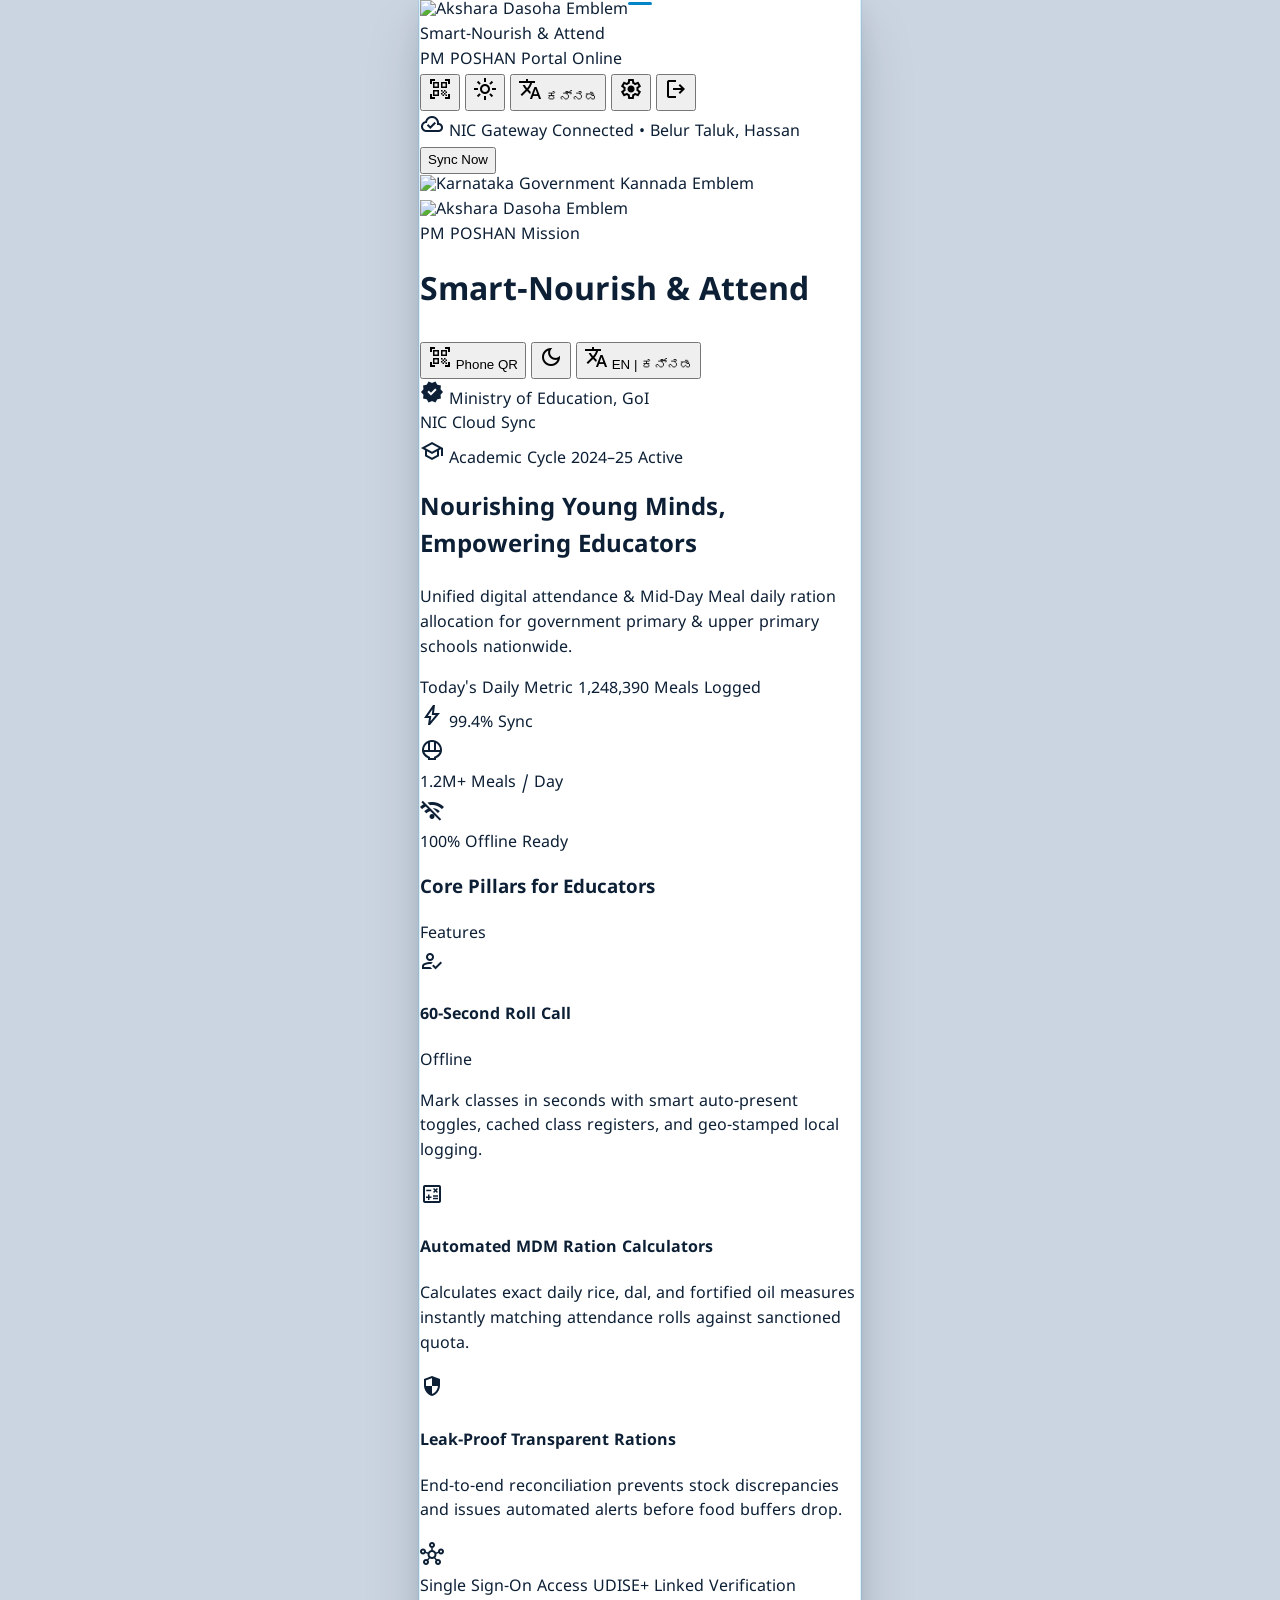
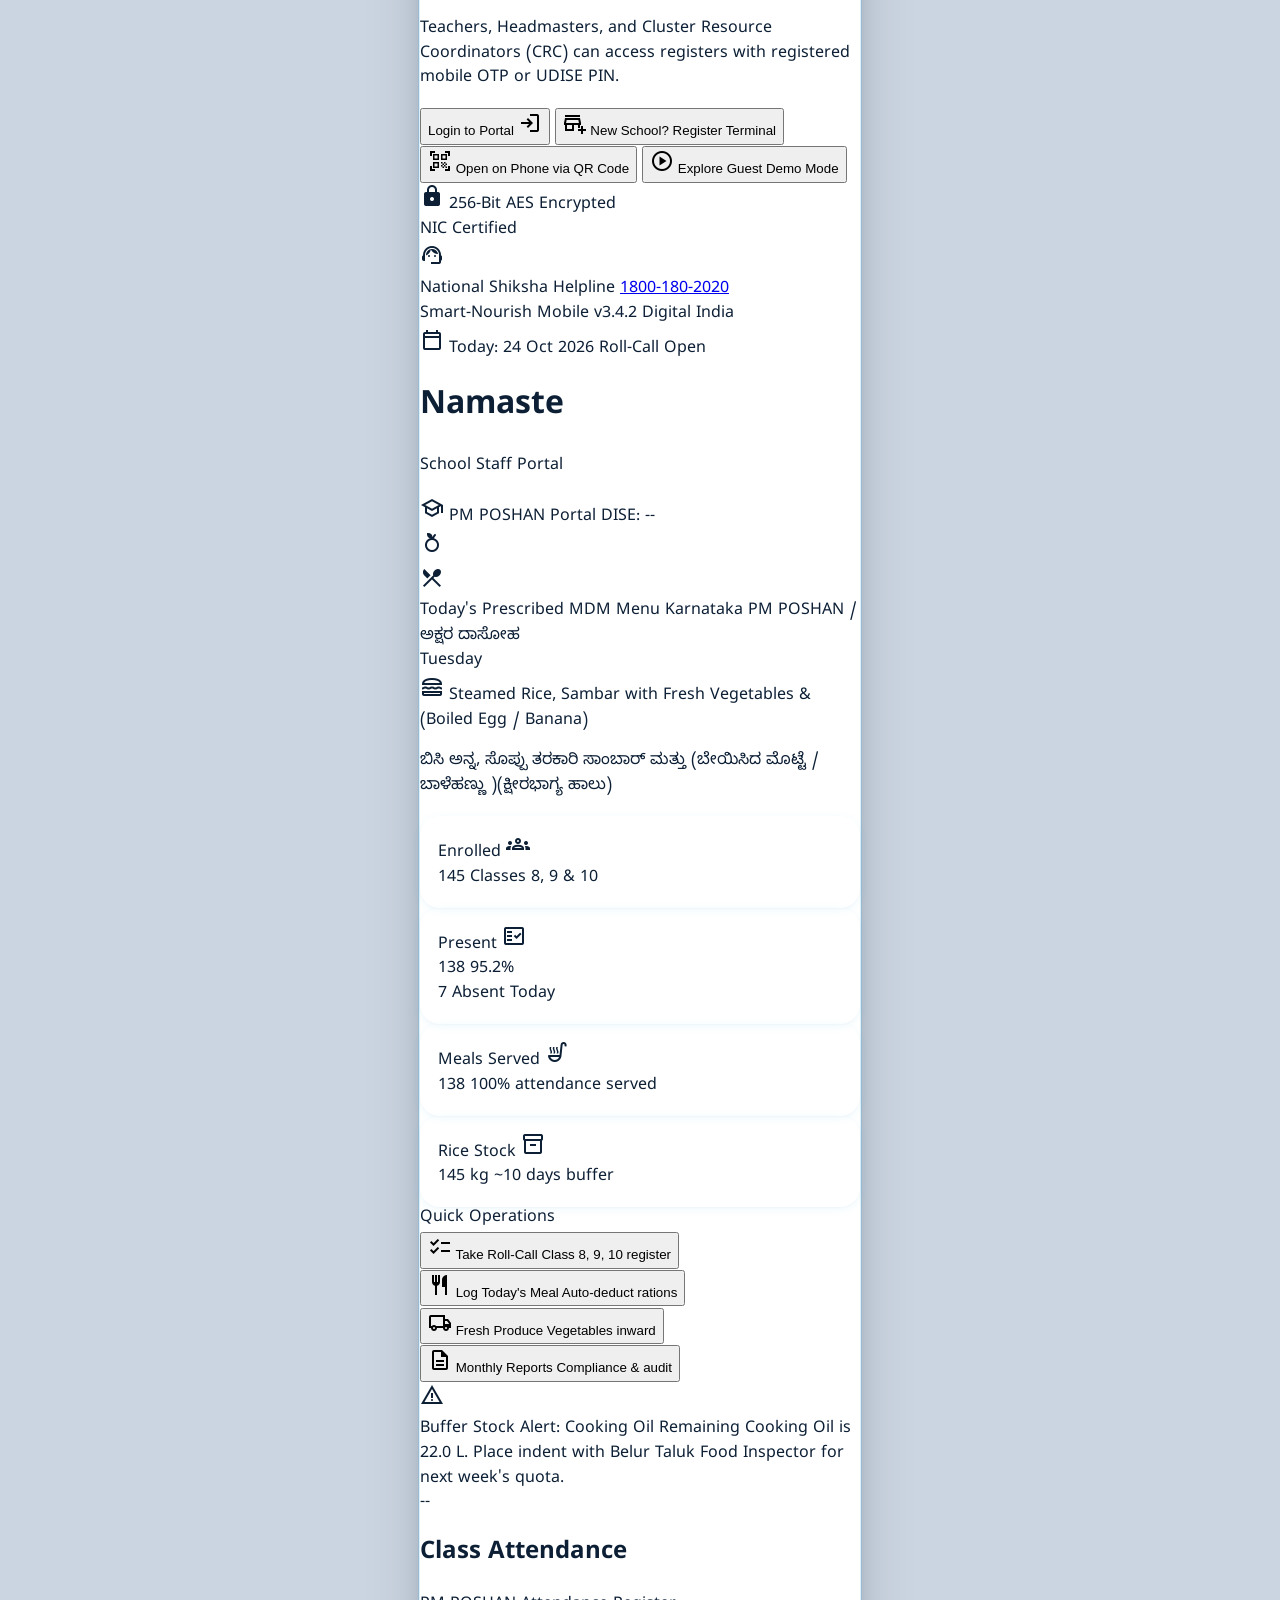
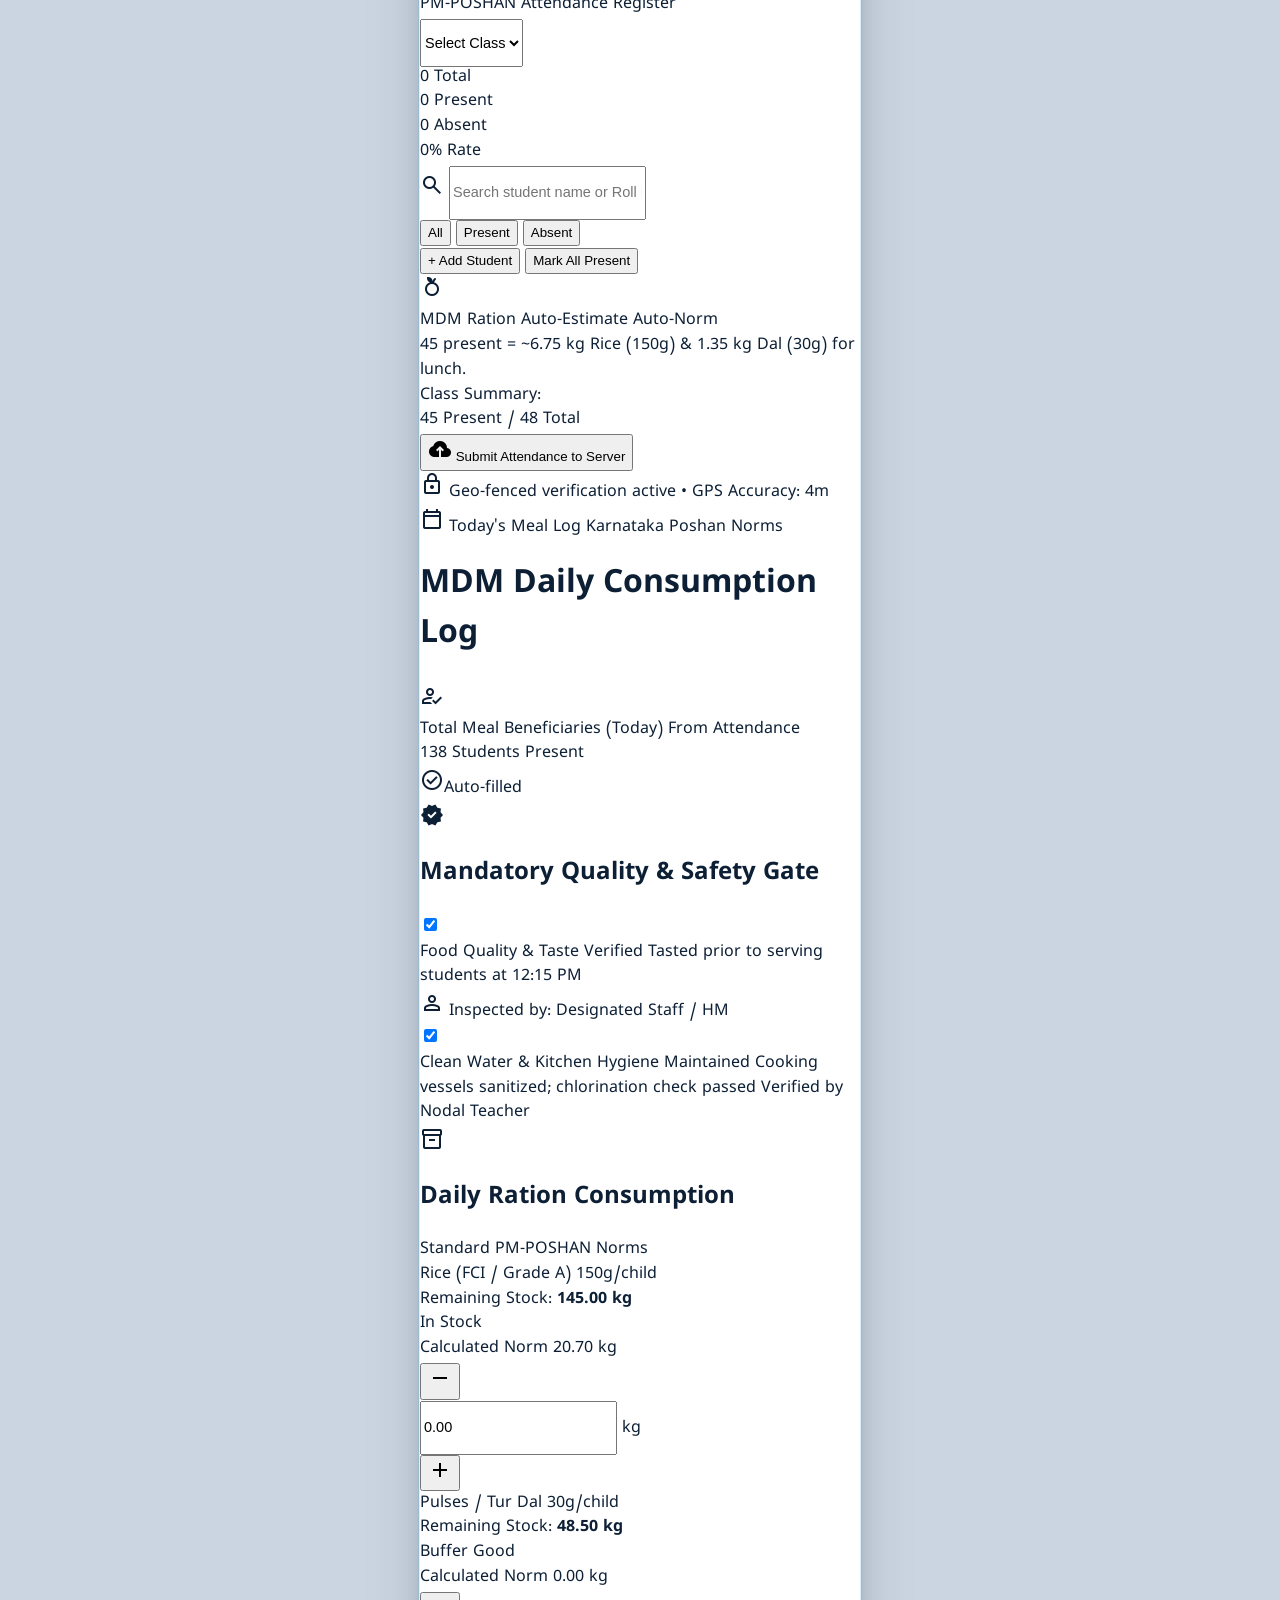
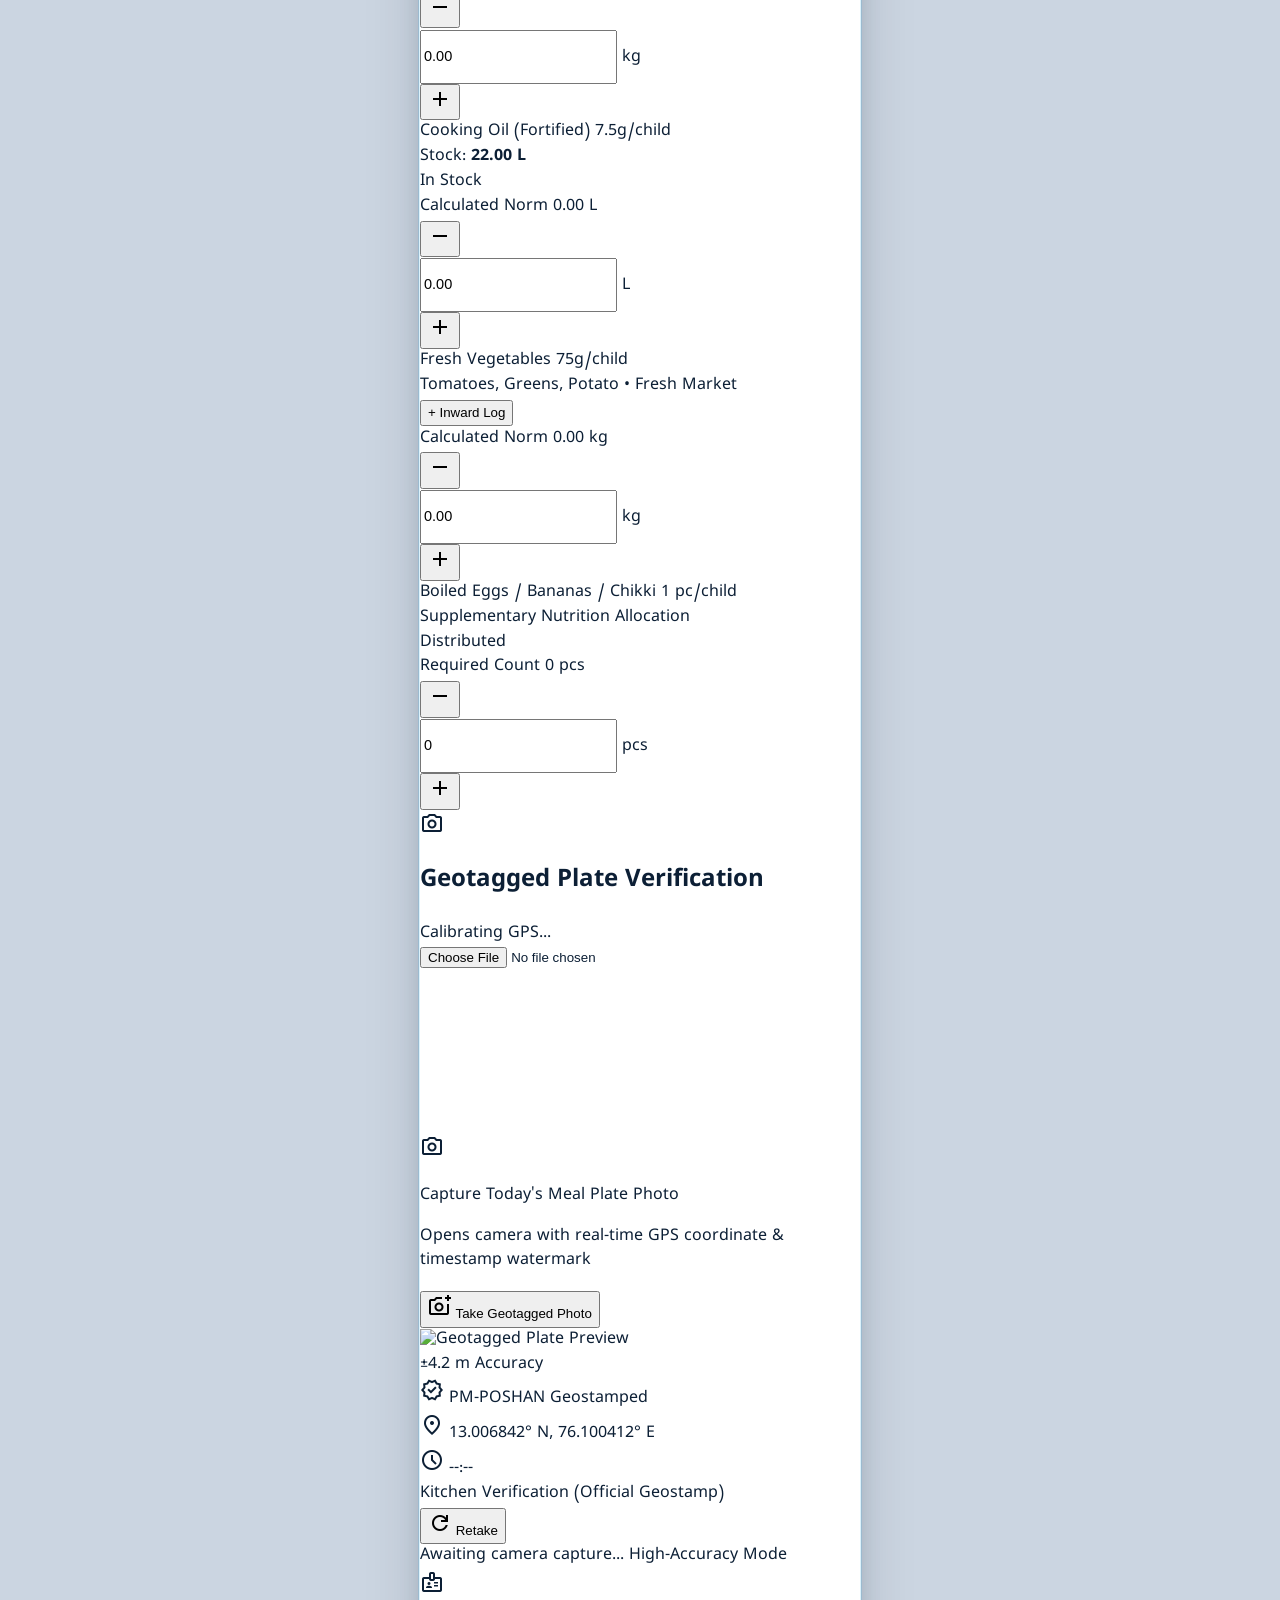
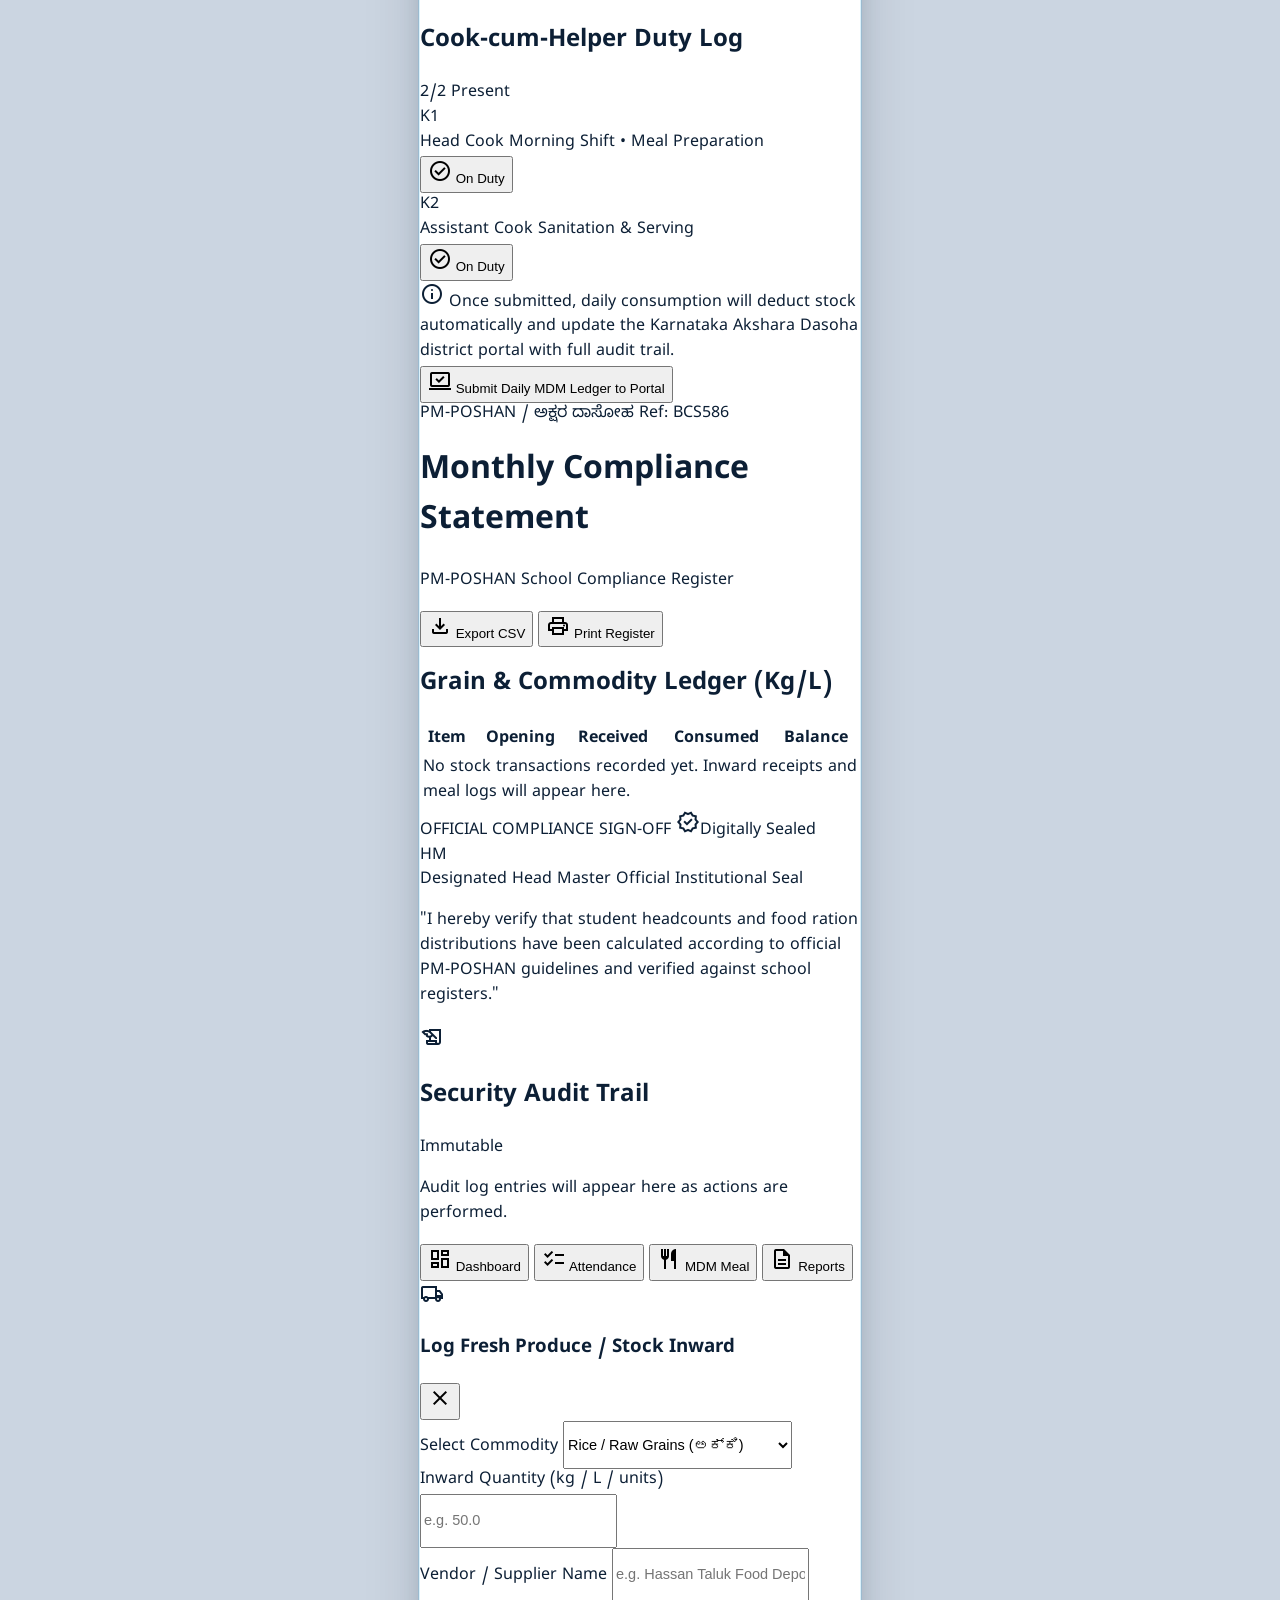
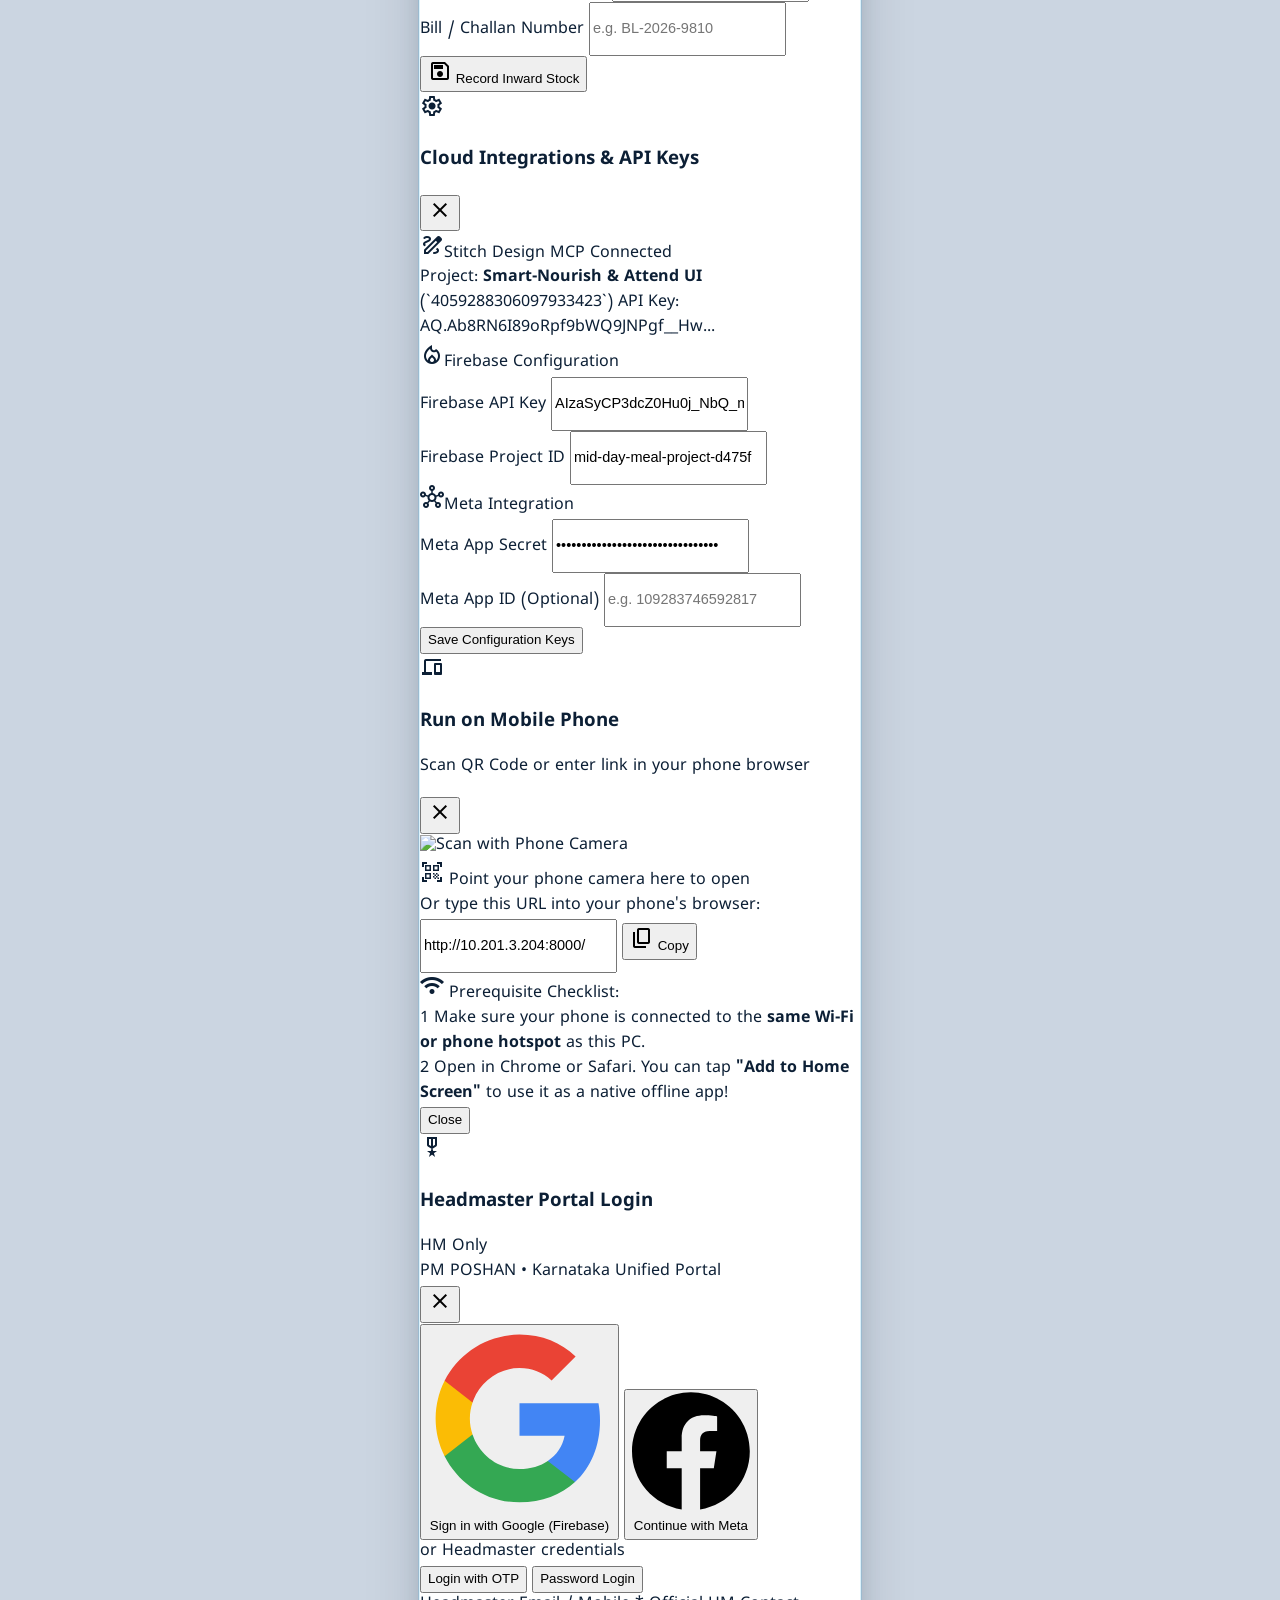
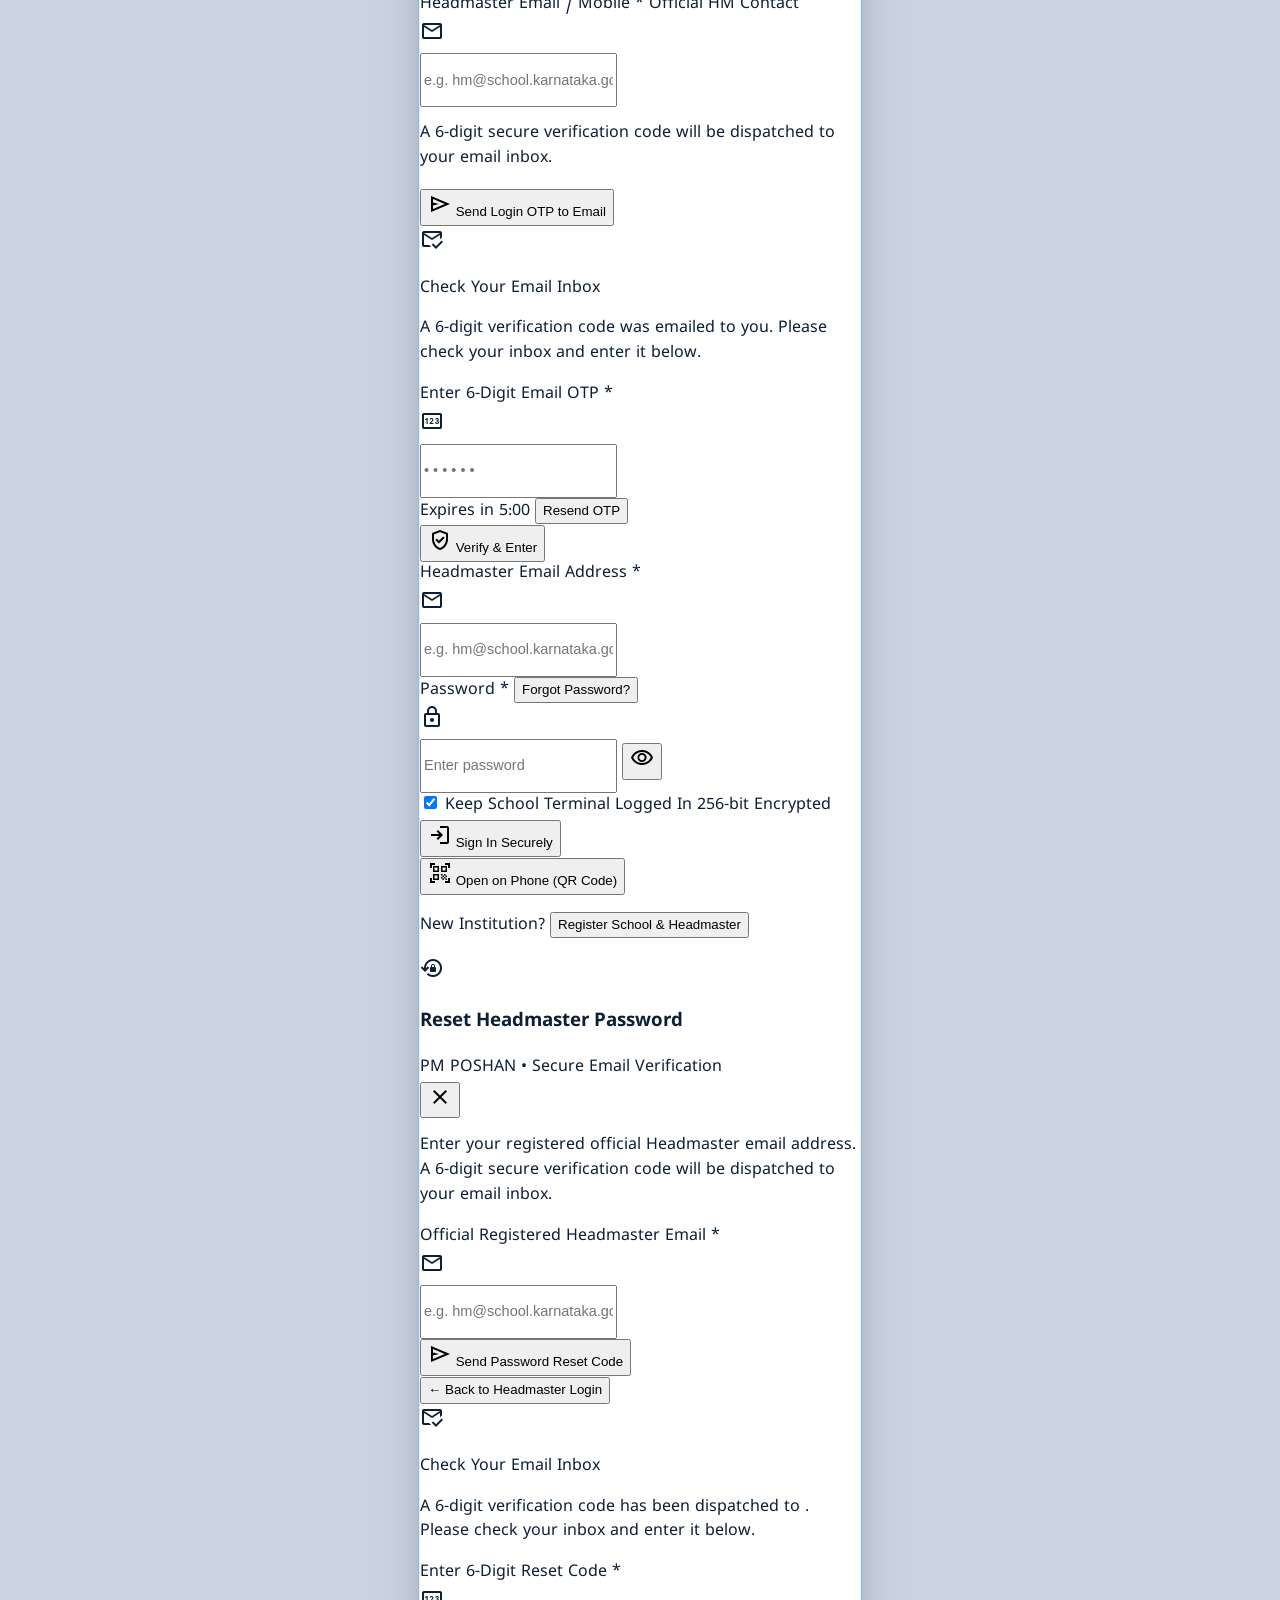
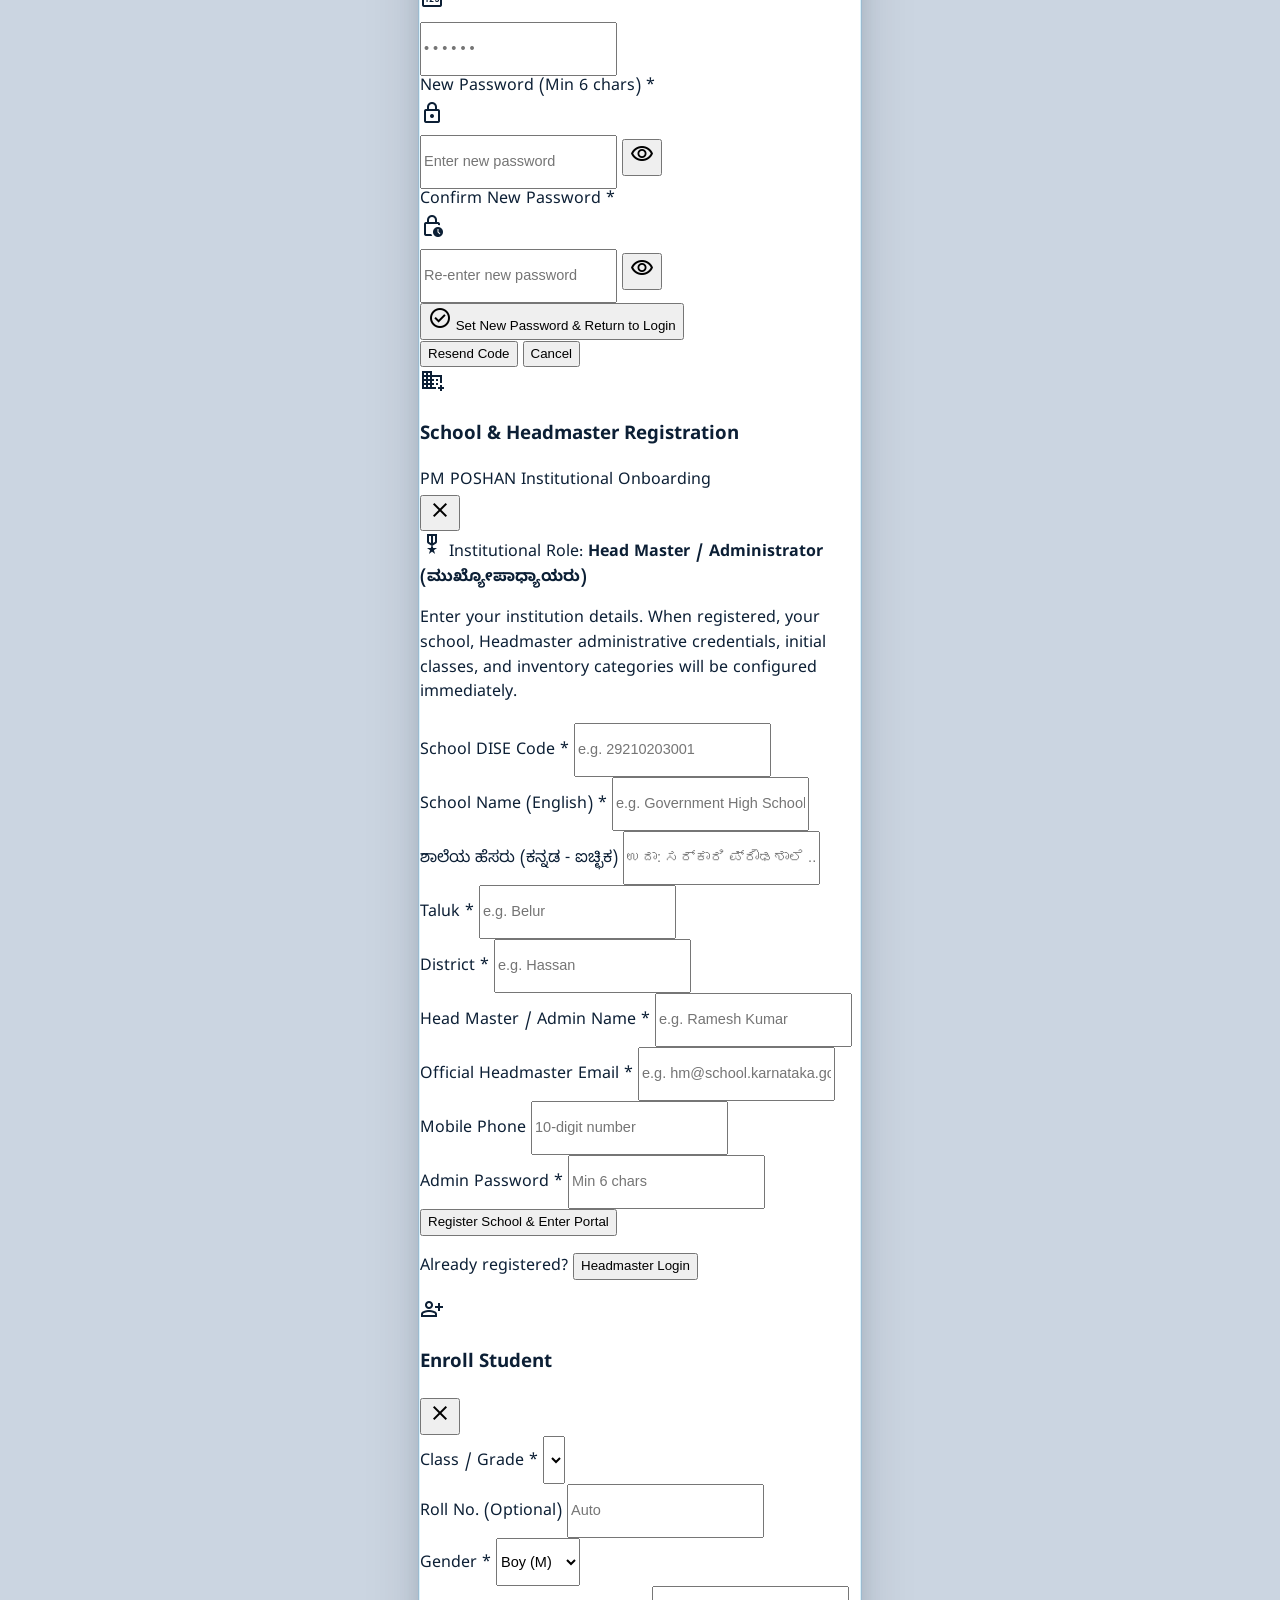
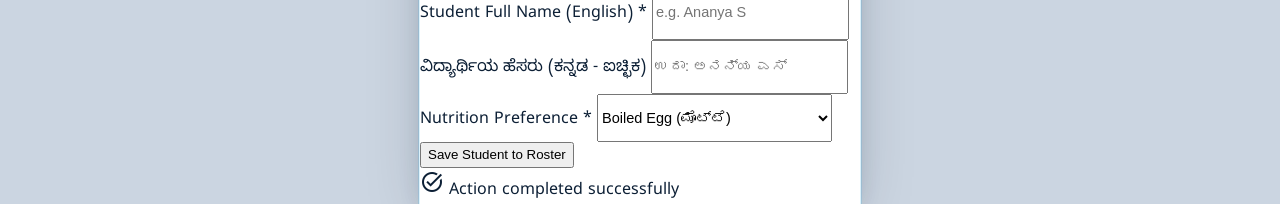
==== commit f58404e5: "fix: make cook on-duty buttons interactive with toggle state, alignment and mobile responsive layout" ====
--- a/frontend/index.html
+++ b/frontend/index.html
@@ -1615,49 +1615,59 @@
         <!-- Cook Cum Helper Attendance -->
         <div
           class="flex flex-col gap-space-sm rounded-xl bg-surface-container-lowest p-space-md shadow-sm border border-surface-container">
-          <div class="flex items-center justify-between">
+          <div class="flex items-center justify-between flex-wrap gap-2">
             <div class="flex items-center gap-space-xs">
               <span class="material-symbols-outlined text-primary text-[20px]">badge</span>
-              <h2 class="font-title-md text-title-md text-on-surface" data-i18n="cook_duty_title">Cook-cum-Helper Duty
-                Log</h2>
-            </div>
-            <span class="font-label-sm text-label-sm text-secondary font-bold">2/2 Present</span>
-          </div>
-
-          <div class="grid grid-cols-1 sm:grid-cols-2 gap-space-sm">
-            <div class="flex items-center justify-between p-space-sm rounded-lg bg-surface-container-low">
-              <div class="flex items-center gap-space-sm">
-                <div
-                  class="w-9 h-9 rounded-full bg-primary-container text-on-primary-container font-label-md text-label-md flex items-center justify-center font-bold">
+              <h2 class="font-title-md text-title-md text-on-surface" data-i18n="cook_duty_title">Cook-cum-Helper Duty Log</h2>
+            </div>
+            <span id="cook-duty-summary" class="px-2.5 py-1 rounded-full text-[12px] font-bold bg-secondary-container text-on-secondary-container transition-colors">
+              2/2 Present
+            </span>
+          </div>
+
+          <div class="grid grid-cols-1 md:grid-cols-2 gap-3">
+            <!-- Head Cook K1 -->
+            <div class="flex items-center justify-between p-3.5 rounded-xl bg-surface-container-low border border-surface-container/60 hover:border-primary/20 transition-all shadow-2xs gap-3">
+              <div class="flex items-center gap-3 min-w-0 flex-1">
+                <div class="w-10 h-10 rounded-full bg-primary/10 text-primary font-bold flex items-center justify-center shrink-0 text-[13px] border border-primary/20">
                   K1
                 </div>
-                <div class="flex flex-col">
-                  <span class="font-label-lg text-label-lg text-on-surface font-bold">Head Cook</span>
-                  <span class="font-body-sm text-body-sm text-on-surface-variant">Morning Shift • Meal
-                    Preparation</span>
+                <div class="flex flex-col min-w-0">
+                  <span class="font-label-lg text-on-surface font-bold text-[14px] truncate" data-i18n="cook_head_title">Head Cook</span>
+                  <span class="text-[12px] text-on-surface-variant truncate" data-i18n="cook_shift_1">Morning Shift • Meal Preparation</span>
                 </div>
               </div>
-              <span
-                class="px-2.5 py-1 rounded-full bg-secondary-container text-on-secondary-container font-label-sm text-label-sm font-bold flex items-center gap-1">
-                <span class="material-symbols-outlined text-[14px]">check</span>On Duty
-              </span>
-            </div>
-
-            <div class="flex items-center justify-between p-space-sm rounded-lg bg-surface-container-low">
-              <div class="flex items-center gap-space-sm">
-                <div
-                  class="w-9 h-9 rounded-full bg-primary-container text-on-primary-container font-label-md text-label-md flex items-center justify-center font-bold">
+              <button
+                type="button"
+                id="cook-duty-btn-k1"
+                onclick="toggleCookDuty('k1')"
+                aria-label="Toggle Head Cook Duty"
+                class="shrink-0 whitespace-nowrap px-3.5 py-1.5 rounded-full font-label-sm text-[12px] font-bold flex items-center gap-1.5 transition-all shadow-2xs active:scale-95 cursor-pointer bg-emerald-100 text-emerald-800 dark:bg-emerald-950/80 dark:text-emerald-300 border border-emerald-300 dark:border-emerald-700 hover:bg-emerald-200 dark:hover:bg-emerald-900">
+                <span id="cook-duty-icon-k1" class="material-symbols-outlined text-[15px] text-emerald-700 dark:text-emerald-300">check_circle</span>
+                <span id="cook-duty-text-k1" data-i18n="on_duty">On Duty</span>
+              </button>
+            </div>
+
+            <!-- Assistant Cook K2 -->
+            <div class="flex items-center justify-between p-3.5 rounded-xl bg-surface-container-low border border-surface-container/60 hover:border-primary/20 transition-all shadow-2xs gap-3">
+              <div class="flex items-center gap-3 min-w-0 flex-1">
+                <div class="w-10 h-10 rounded-full bg-primary/10 text-primary font-bold flex items-center justify-center shrink-0 text-[13px] border border-primary/20">
                   K2
                 </div>
-                <div class="flex flex-col">
-                  <span class="font-label-lg text-label-lg text-on-surface font-bold">Assistant Cook</span>
-                  <span class="font-body-sm text-body-sm text-on-surface-variant">Sanitation & Serving</span>
+                <div class="flex flex-col min-w-0">
+                  <span class="font-label-lg text-on-surface font-bold text-[14px] truncate" data-i18n="cook_assistant_title">Assistant Cook</span>
+                  <span class="text-[12px] text-on-surface-variant truncate" data-i18n="cook_shift_2">Sanitation & Serving</span>
                 </div>
               </div>
-              <span
-                class="px-2.5 py-1 rounded-full bg-secondary-container text-on-secondary-container font-label-sm text-label-sm font-bold flex items-center gap-1">
-                <span class="material-symbols-outlined text-[14px]">check</span>On Duty
-              </span>
+              <button
+                type="button"
+                id="cook-duty-btn-k2"
+                onclick="toggleCookDuty('k2')"
+                aria-label="Toggle Assistant Cook Duty"
+                class="shrink-0 whitespace-nowrap px-3.5 py-1.5 rounded-full font-label-sm text-[12px] font-bold flex items-center gap-1.5 transition-all shadow-2xs active:scale-95 cursor-pointer bg-emerald-100 text-emerald-800 dark:bg-emerald-950/80 dark:text-emerald-300 border border-emerald-300 dark:border-emerald-700 hover:bg-emerald-200 dark:hover:bg-emerald-900">
+                <span id="cook-duty-icon-k2" class="material-symbols-outlined text-[15px] text-emerald-700 dark:text-emerald-300">check_circle</span>
+                <span id="cook-duty-text-k2" data-i18n="on_duty">On Duty</span>
+              </button>
             </div>
           </div>
         </div>
